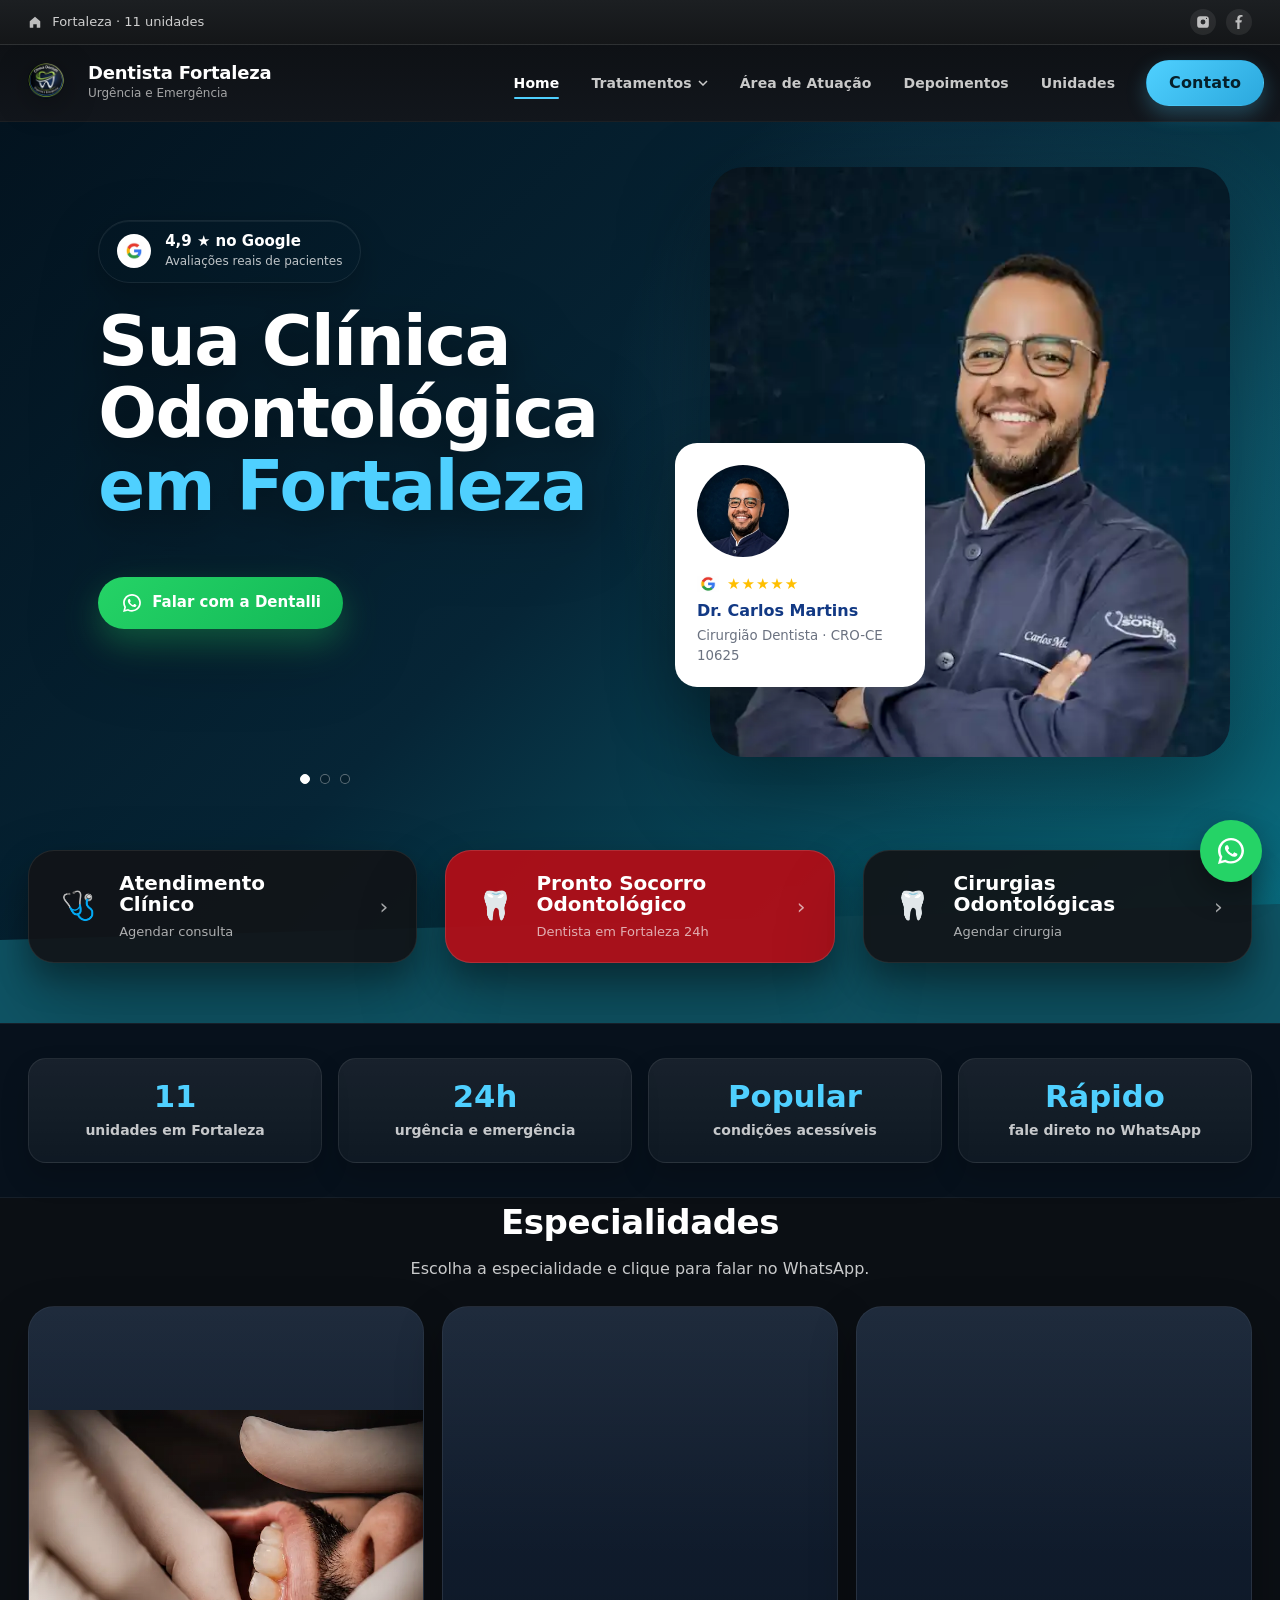
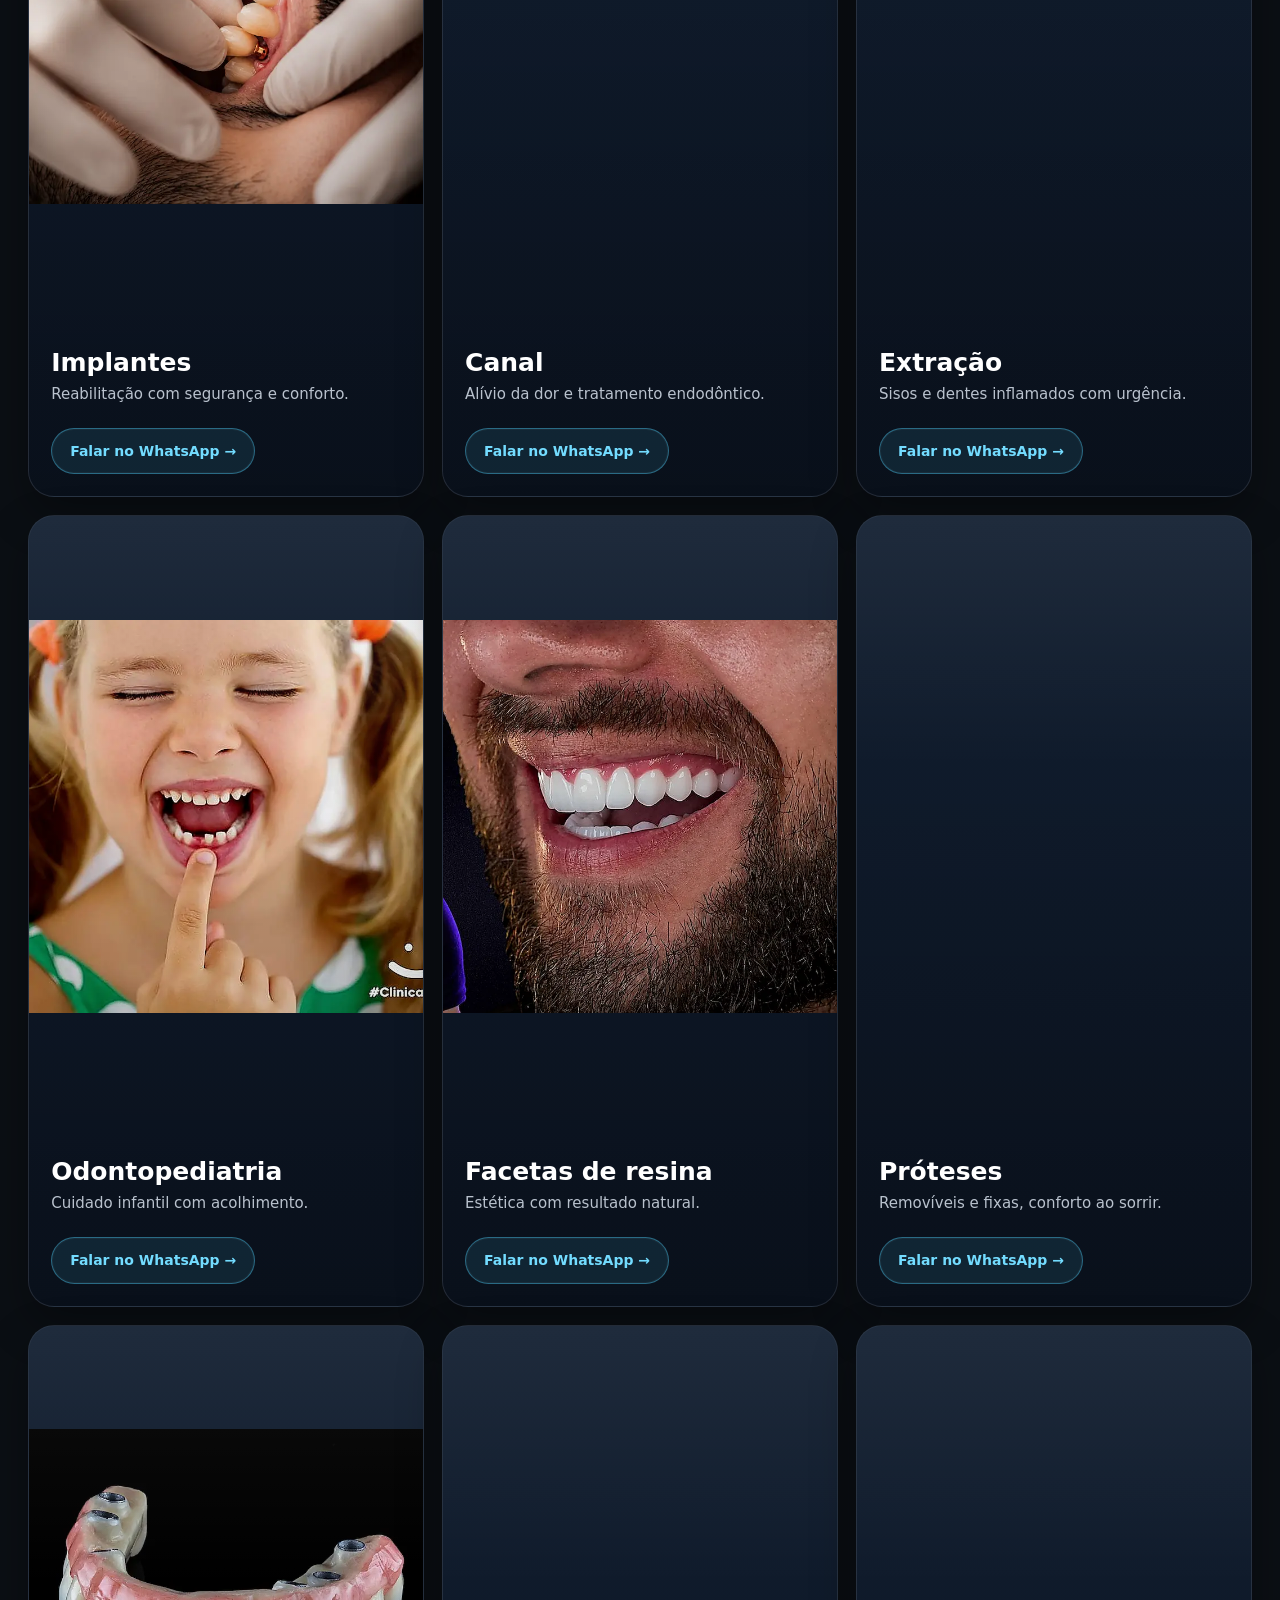
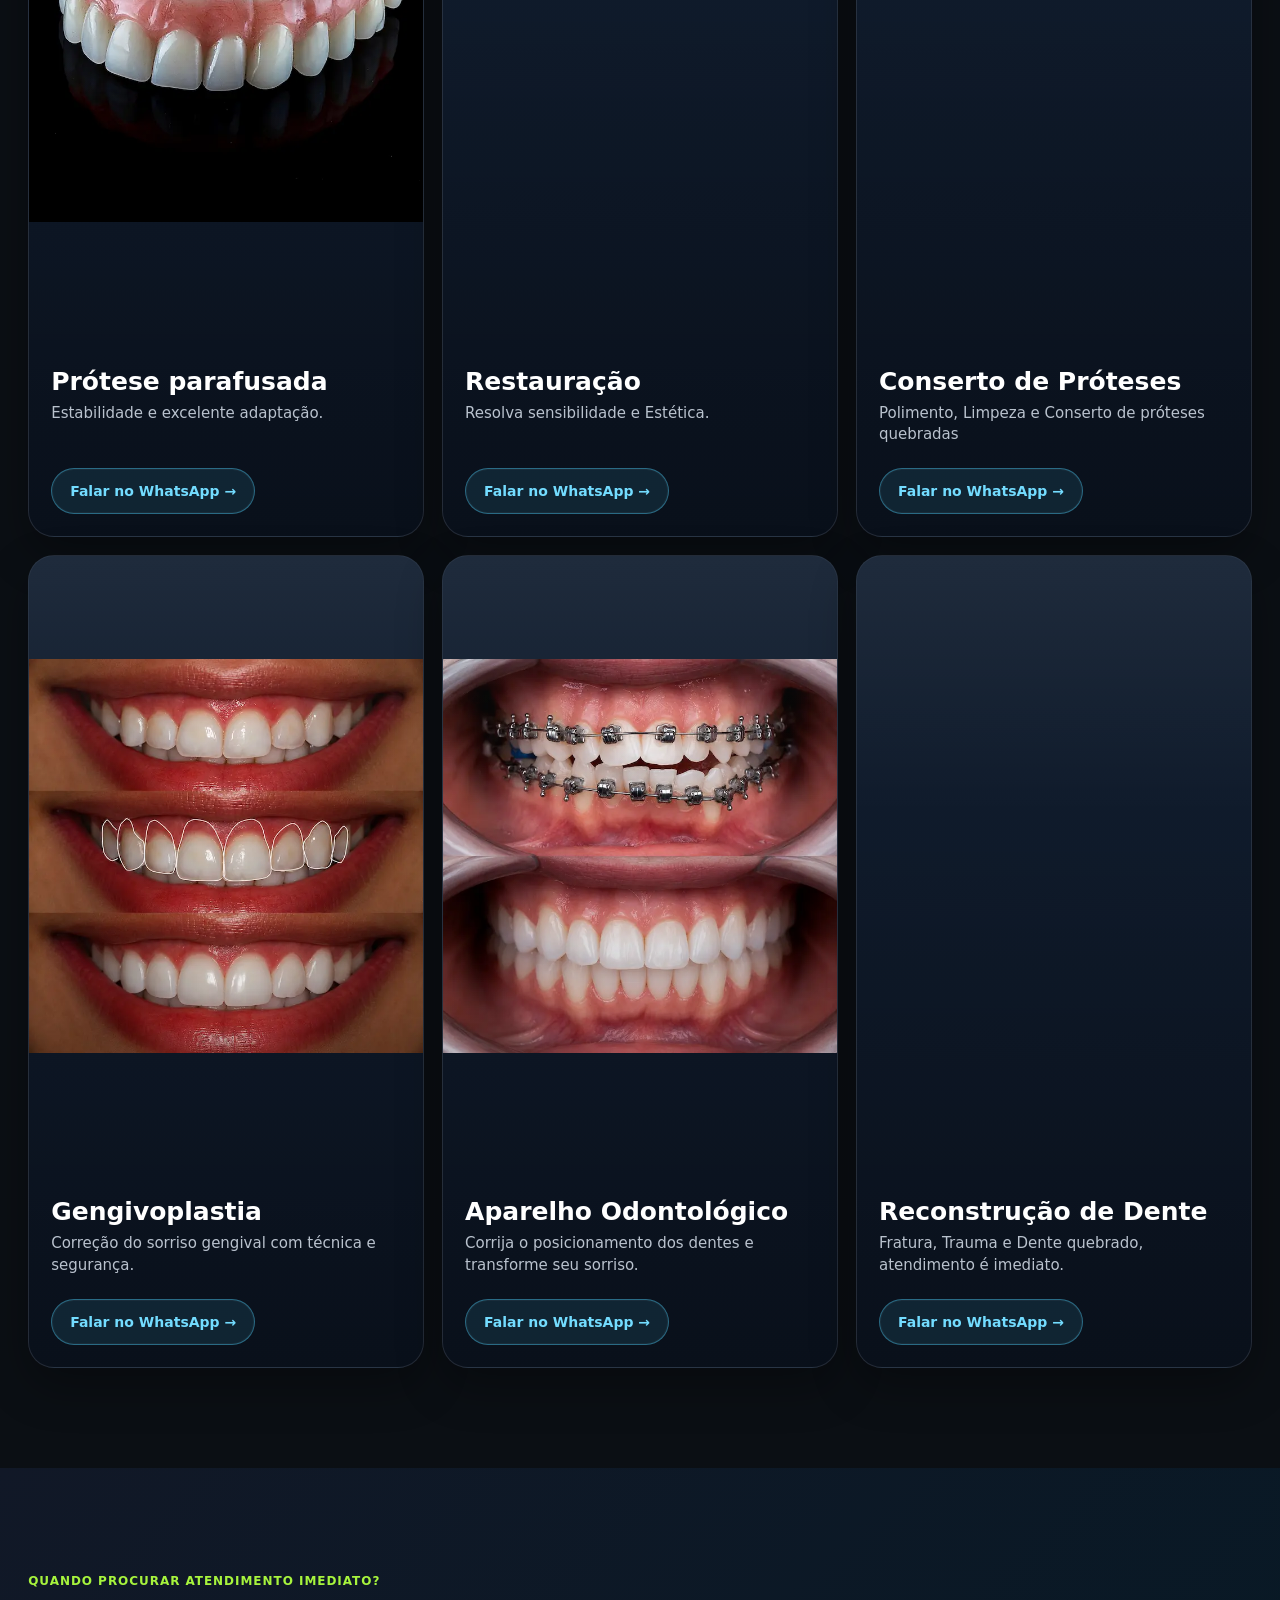
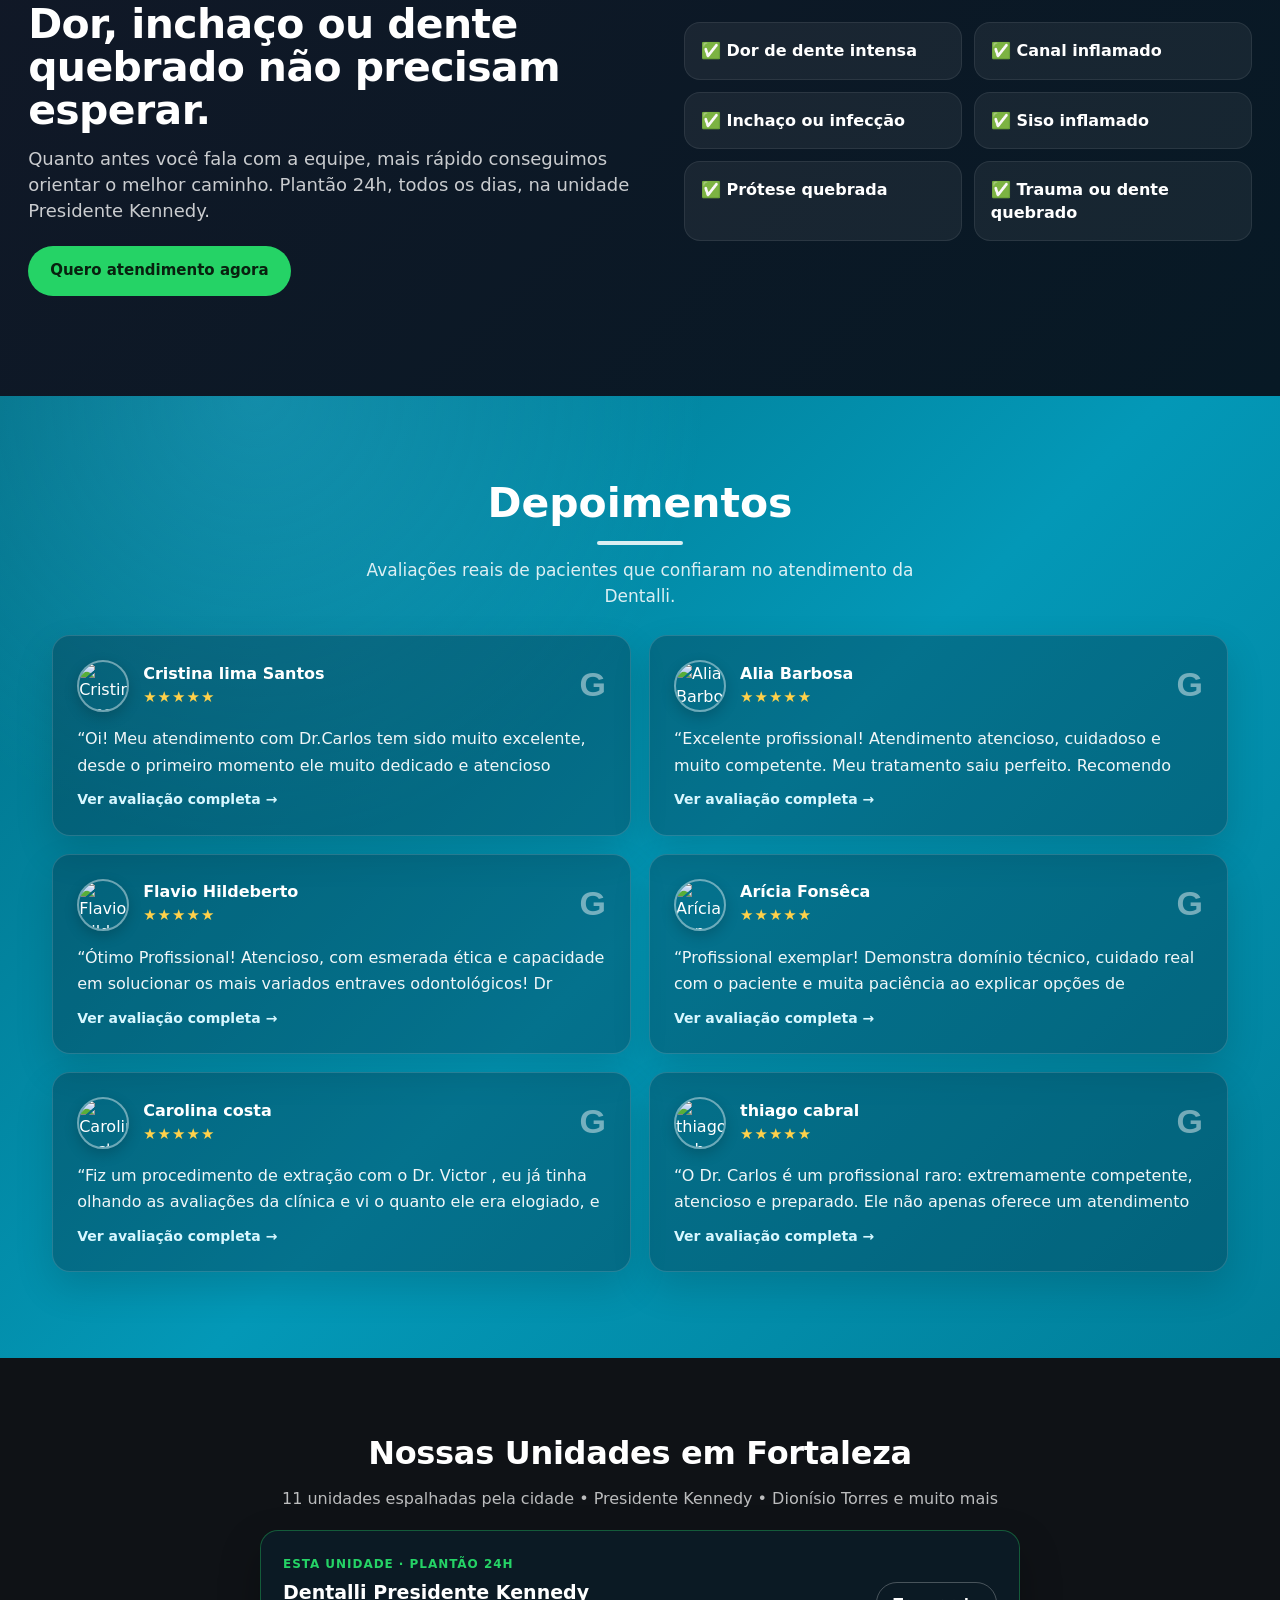
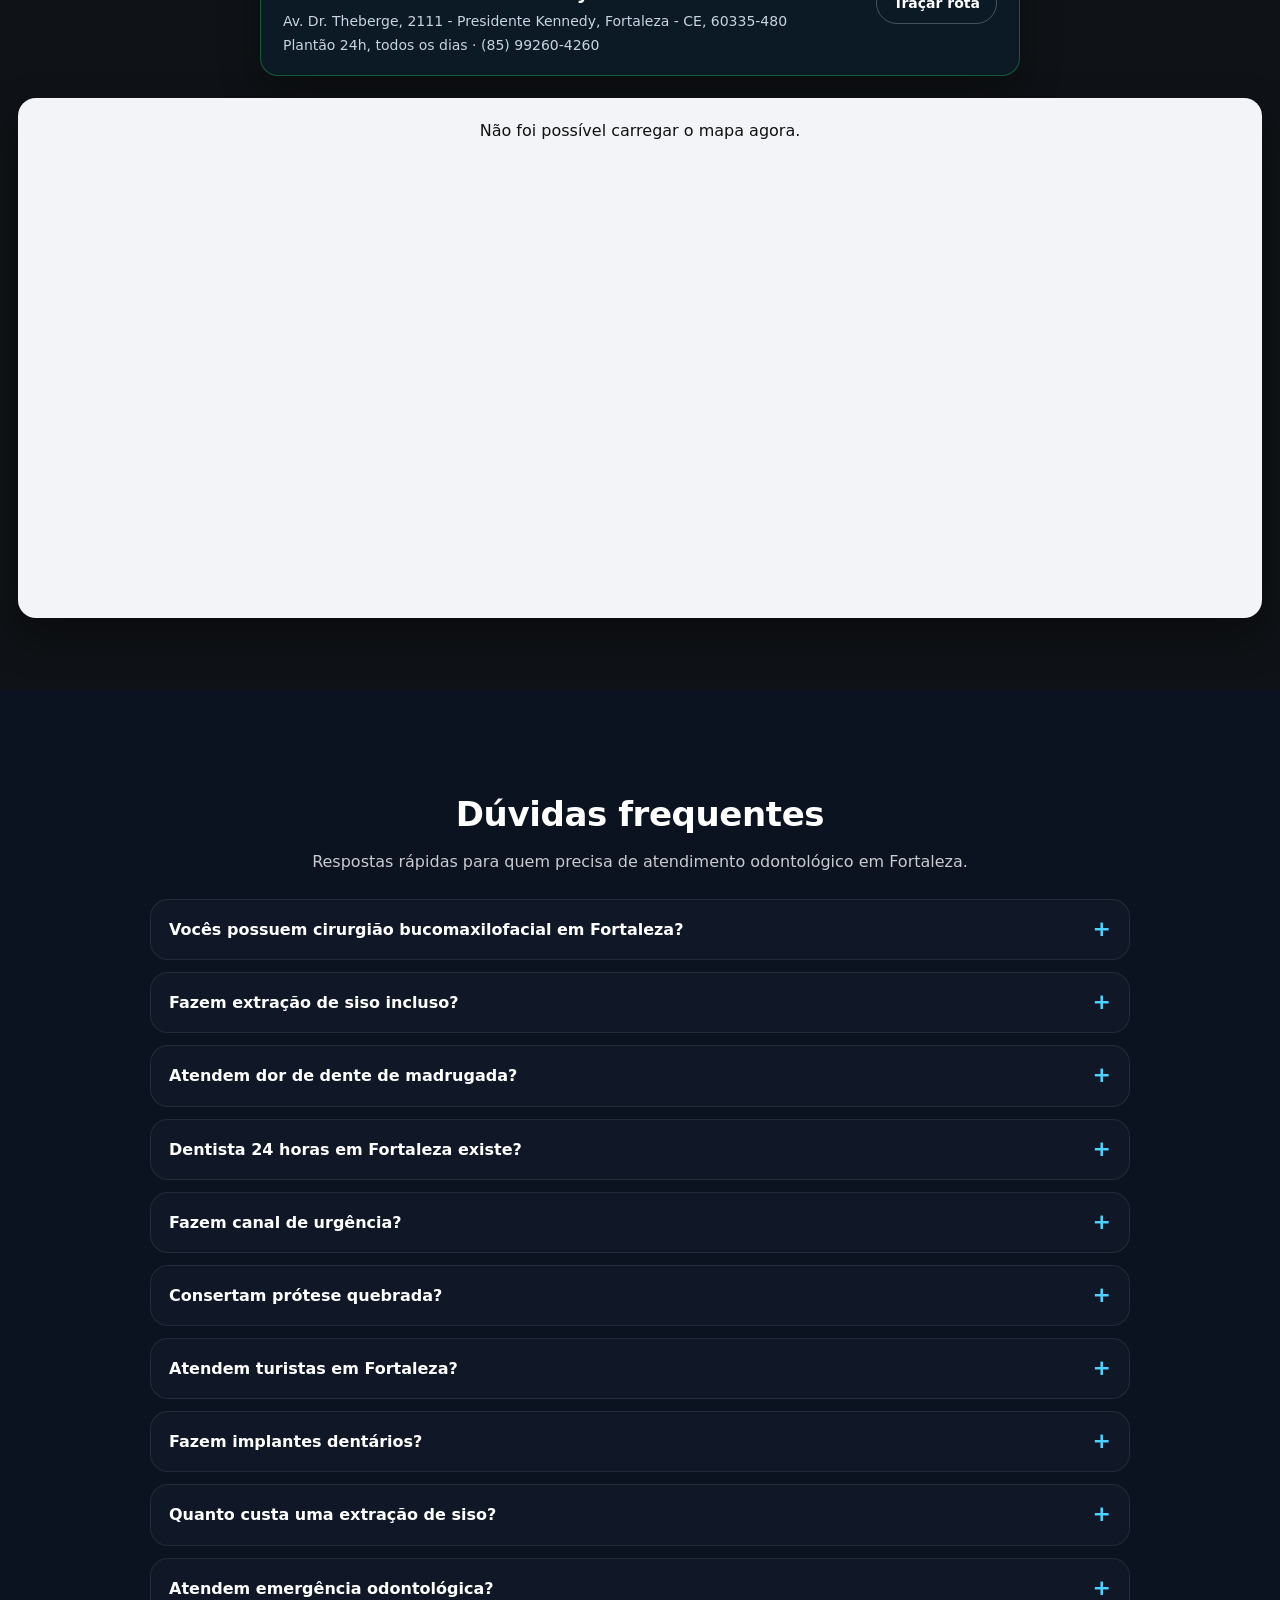
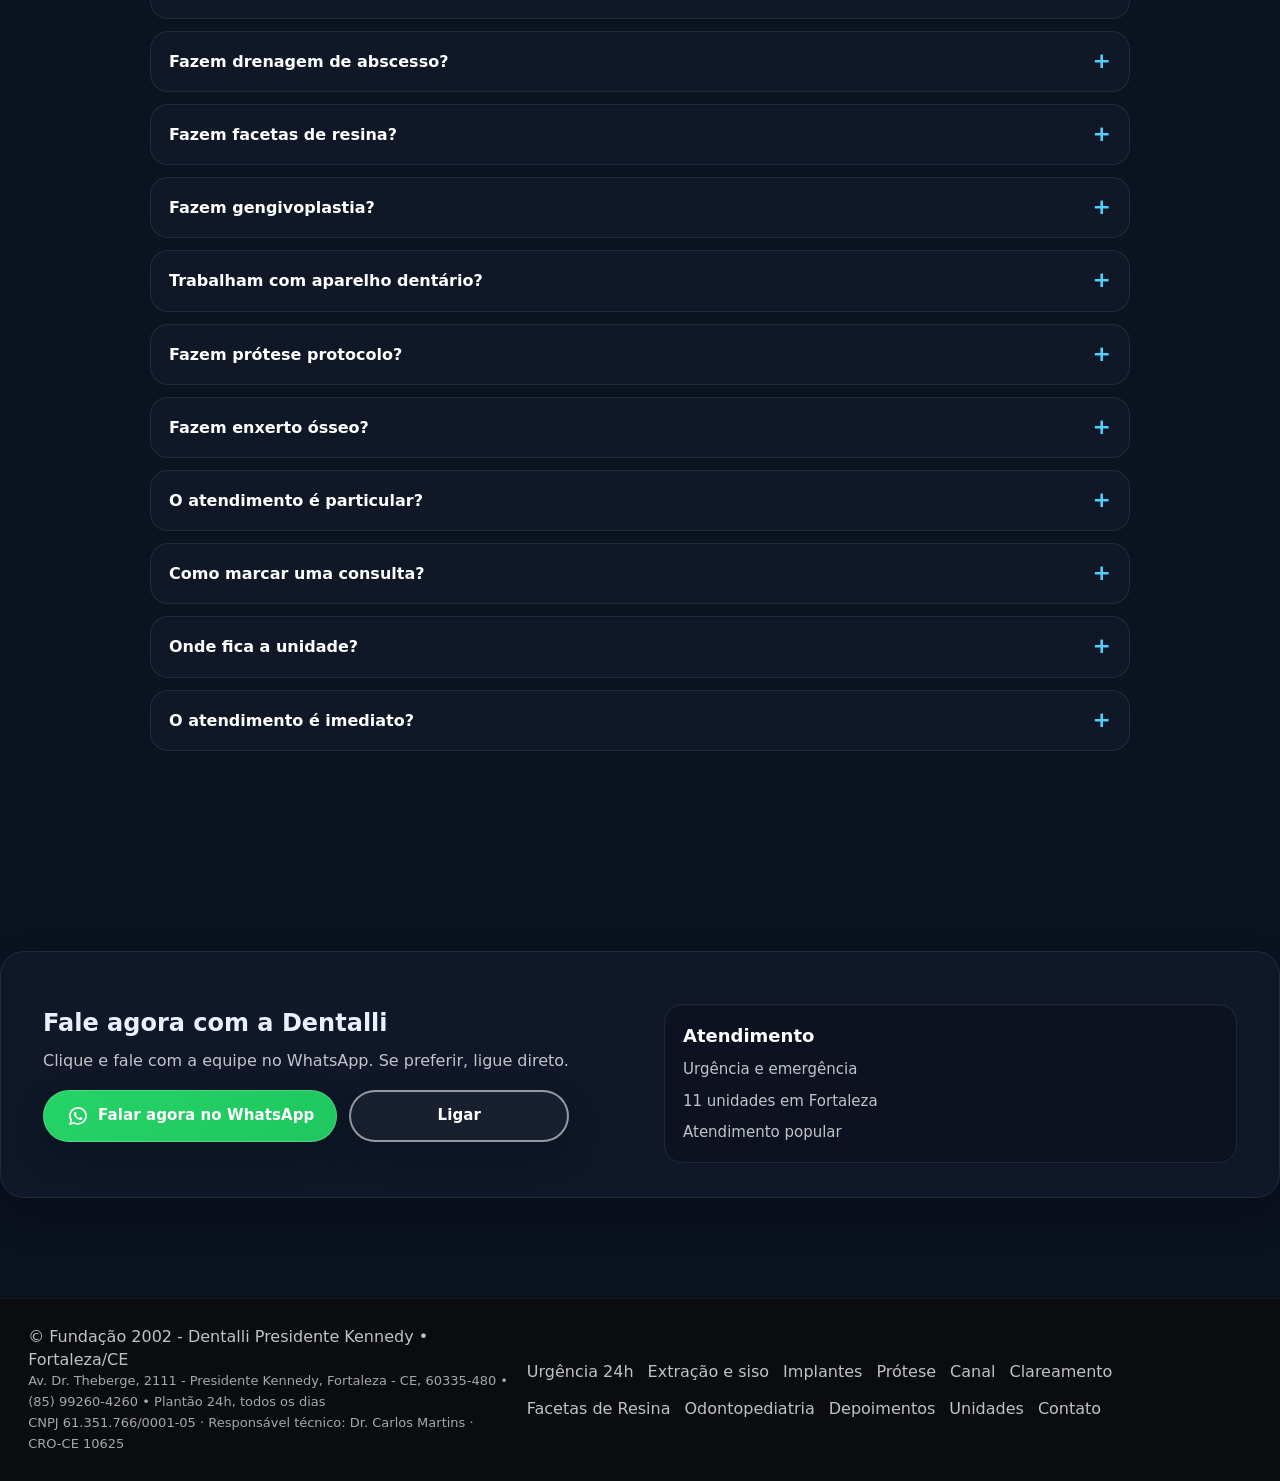
==== index.html @ d0fbab03 "Site dentistasfortaleza.com no padrão do dentistafortaleza.net Mesmas páginas (home, urgência, extra" ====
<!doctype html>
<html lang="pt-BR">

<head>
  <!-- Google Tag Manager -->
  <script>(function(w,d,s,l,i){w[l]=w[l]||[];w[l].push({'gtm.start':
  new Date().getTime(),event:'gtm.js'});var f=d.getElementsByTagName(s)[0],
  j=d.createElement(s),dl=l!='dataLayer'?'&l='+l:'';j.async=true;j.src=
  'https://www.googletagmanager.com/gtm.js?id='+i+dl;f.parentNode.insertBefore(j,f);
  })(window,document,'script','dataLayer','GTM-T4L43JB3');</script>
  <!-- End Google Tag Manager -->
  <meta charset="utf-8" />
  <meta name="viewport" content="width=device-width,initial-scale=1" />
  <title>Dentista 24 Horas em Fortaleza | Urgência Odontológica | Dentista Fortaleza</title>
  <meta name="description"
    content="Dentista 24 horas em Fortaleza. Atendimento odontológico popular com urgência imediata, bucomaxilo, implantes, prótese fixa, implante sem corte, canal, facetas de resina, gengivoplastia, odontopediatria, extração de siso e restauração.">

  <!-- SEO TÉCNICO -->
  <link rel="canonical" href="https://dentistasfortaleza.com/" />
  <meta name="robots" content="index, follow, max-image-preview:large" />
  <meta name="author" content="Dentista Fortaleza" />
  <meta name="theme-color" content="#0b1220" />

  <!-- OPEN GRAPH / WHATSAPP -->
  <meta property="og:type" content="website" />
  <meta property="og:locale" content="pt_BR" />
  <meta property="og:site_name" content="Dentista Fortaleza" />
  <meta property="og:title" content="Dentista 24 Horas em Fortaleza | Urgência Odontológica | Dentalli" />
  <meta property="og:description"
    content="Atendimento odontológico popular em Fortaleza. Urgência 24h, dor de dente, canal, siso, implantes, próteses, bucomaxilo, odontopediatria, facetas, gengivoplastia e restauração." />
  <meta property="og:url" content="https://dentistasfortaleza.com/" />
  <meta property="og:image" content="https://dentistasfortaleza.com/assets/img/dentista.webp" />

  <!-- TWITTER / X -->
  <meta name="twitter:card" content="summary_large_image" />
  <meta name="twitter:title" content="Dentista 24 Horas em Fortaleza | Dentista Fortaleza" />
  <meta name="twitter:description"
    content="Urgência odontológica, atendimento popular, bucomaxilo, implantes, próteses, canal, siso, facetas e odontopediatria em Fortaleza." />
  <meta name="twitter:image" content="https://dentistasfortaleza.com/assets/img/dentista.webp" />

  <!-- PERFORMANCE -->
  <link rel="stylesheet" href="./css/style.min.css" />
  <link rel="stylesheet" href="./css/unidade.css" />

 <script type="application/ld+json">
{
  "@context": "https://schema.org",
  "@graph": [
    {
      "@type": [
        "Dentist",
        "LocalBusiness",
        "MedicalBusiness"
      ],
      "@id": "https://dentistasfortaleza.com/#dentalli",
      "name": "Dentalli Presidente Kennedy",
      "url": "https://dentistasfortaleza.com/",
      "logo": "https://dentistasfortaleza.com/assets/img/logo-dentalli.webp",
      "image": "https://dentistasfortaleza.com/assets/img/dentista.webp",
      "telephone": "+55 85 99260-4260",
      "priceRange": "R$",
      "areaServed": {
        "@type": "City",
        "name": "Fortaleza"
      },
      "address": {
        "@type": "PostalAddress",
        "streetAddress": "Av. Dr. Theberge, 2111",
        "addressLocality": "Fortaleza",
        "addressRegion": "CE",
        "postalCode": "60335-480",
        "addressCountry": "BR"
      },
      "contactPoint": {
        "@type": "ContactPoint",
        "telephone": "+55 85 99260-4260",
        "contactType": "customer service",
        "availableLanguage": "pt-BR"
      },
      "geo": {
        "@type": "GeoCoordinates",
        "latitude": -3.72780,
        "longitude": -38.57060
      },
      "openingHoursSpecification": [
        {
          "@type": "OpeningHoursSpecification",
          "dayOfWeek": [
            "Monday",
            "Tuesday",
            "Wednesday",
            "Thursday",
            "Friday",
            "Saturday",
            "Sunday"
          ],
          "opens": "00:00",
          "closes": "23:59"
        }
      ],
      "medicalSpecialty": [
        "Odontologia",
        "Bucomaxilofacial",
        "Implantodontia",
        "Endodontia",
        "Odontopediatria",
        "Prótese Dentária",
        "Dentística"
      ],
      "knowsAbout": [
        "dentista 24 horas em Fortaleza",
        "urgência odontológica em Fortaleza",
        "atendimento odontológico popular",
        "bucomaxilo em Fortaleza",
        "implantes dentários",
        "implante sem corte",
        "prótese fixa",
        "prótese flex",
        "tratamento de canal",
        "dor de dente",
        "dente quebrado",
        "extração de siso",
        "siso incluso",
        "restauração dentária",
        "facetas de resina",
        "gengivoplastia",
        "odontopediatria"
      ],
      "sameAs": [
        "https://www.instagram.com/drcarlosgmartins/",
        "https://www.facebook.com/p/Clinica-Dentalli-Iguatemi-100095034321883/"
      ]
    },
    {
      "@type": "WebSite",
      "@id": "https://dentistasfortaleza.com/#website",
      "url": "https://dentistasfortaleza.com/",
      "name": "Dentista Fortaleza",
      "publisher": {
        "@id": "https://dentistasfortaleza.com/#dentalli"
      },
      "inLanguage": "pt-BR"
    },
    {
      "@type": "WebPage",
      "@id": "https://dentistasfortaleza.com/#webpage",
      "url": "https://dentistasfortaleza.com/",
      "name": "Dentista 24 Horas em Fortaleza | Urgência Odontológica | Dentalli",
      "description": "Dentista 24 horas em Fortaleza. Atendimento odontológico de urgência para dor de dente, canal inflamado, siso, próteses quebradas, implantes, bucomaxilofacial e emergências odontológicas.",
      "isPartOf": {
        "@id": "https://dentistasfortaleza.com/#website"
      },
      "about": {
        "@id": "https://dentistasfortaleza.com/#dentalli"
      },
      "publisher": {
        "@id": "https://dentistasfortaleza.com/#dentalli"
      },
      "inLanguage": "pt-BR"
    }
  ]
}
</script>

</head>

<body>
  <!-- Google Tag Manager (noscript) -->
  <noscript><iframe src="https://www.googletagmanager.com/ns.html?id=GTM-T4L43JB3"
  height="0" width="0" style="display:none;visibility:hidden"></iframe></noscript>
  <!-- End Google Tag Manager (noscript) -->

  <!-- ===== TOP BAR (estilo DOMO) ===== -->
  <div class="topbar">
    <div class="container container--xl topbar__inner">

      <!-- LEFT -->
      <div class="topbar__left">
        <svg viewBox="0 0 24 24" class="ico">
          <path d="M3 10.5 12 3l9 7.5V21a1 1 0 0 1-1 1h-5v-6H9v6H4a1 1 0 0 1-1-1z" />
        </svg>
        <span>Fortaleza · 11 unidades</span>
      </div>

      <!-- CENTER -->
      <div class="topbar__center">

        <!-- BALÕES DE DIFERENCIAIS -->
        <div class="topbar__badges">
          <a href="./urgencia/">🚨 Precisa de urgência?</a>
          <span>💰 Preço popular</span>
          <span>📍 Fortaleza/CE</span>
        </div>

      </div>


      <!-- RIGHT -->
      <div class="topbar__right">
        <div class="topbar__social">
          <!-- Instagram -->
          <a href="https://www.instagram.com/drcarlosgmartins/" aria-label="Instagram">
            <svg viewBox="0 0 24 24" class="ico">
              <path
                d="M7 2h10a5 5 0 0 1 5 5v10a5 5 0 0 1-5 5H7a5 5 0 0 1-5-5V7a5 5 0 0 1 5-5zm5 5.8A4.2 4.2 0 1 0 16.2 12 4.2 4.2 0 0 0 12 7.8zm6-.9a1 1 0 1 0-1-1 1 1 0 0 0 1 1z" />
            </svg>
          </a>

          <!-- Facebook -->
          <a href="https://www.facebook.com/p/Clinica-Dentalli-Iguatemi-100095034321883/" aria-label="Facebook">
            <svg viewBox="0 0 24 24" class="ico">
              <path d="M15 3h3V0h-3a6 6 0 0 0-6 6v3H6v4h3v11h4V13h3l1-4h-4V6a1 1 0 0 1 1-1z" />
            </svg>
          </a>

        </div>
      </div>

    </div>
  </div>


  <!-- ===== HEADER ===== -->
  <header class="header">
    <div class="container container--xl header__inner">

      <!-- LOGO / MARCA -->
      <a class="brand" href="#home">
        <img class="brand__logo" src="./assets/img/logo-dentalli.webp" alt="Dentista Fortaleza" width="180" height="80"
          fetchpriority="high" />
        <div class="brand__text">
          <div class="brand__name">Dentista Fortaleza</div>
          <div class="brand__sub">Urgência e Emergência</div>
        </div>
      </a>

      <!-- MENU DESKTOP -->
      <nav class="nav" aria-label="Menu principal">

        <a href="#home" class="nav__link is-active">
          Home
        </a>

        <!-- NOVO: Tratamentos -->
        <div class="nav__dropdown">

          <button class="nav__link nav__dropdown-btn">
            Tratamentos
            <svg width="10" height="6" viewBox="0 0 10 6">
              <path d="M1 1L5 5L9 1" />
            </svg>
          </button>

          <div class="nav__submenu">

            <a href="./urgencia/">
              Urgência 24h
            </a>

            <a href="./implantes/">
              Implantes Dentários
            </a>

            <a href="./protese/">
              Prótese Dentária
            </a>

            <a href="./canal/">
              Tratamento de Canal
            </a>

            <a href="./extracao/">
              Extração e Siso
            </a>

            <a href="./clareamento/">
              Clareamento
            </a>

            <a href="./facetas/">
              Facetas de Resina
            </a>

            <a href="./pediatria/">
              Odontopediatria
            </a>

          </div>

        </div>


        <a href="#atuacao" class="nav__link">
          Área de Atuação
        </a>

        <a href="#depoimentos" class="nav__link">
          Depoimentos
        </a>

        <a href="#mapa" class="nav__link">
          Unidades
        </a>

        <a href="#contato" class="nav__btn">
          Contato
        </a>

      </nav>

      <!-- BURGER (SÓ MOBILE) -->
      <button id="menuBtn" class="burger" aria-label="Abrir menu" aria-expanded="false" aria-controls="mobileNav">
        ☰
      </button>
    </div>

    <!-- MENU MOBILE -->
    <div id="mobileNav" class="mobileNav" aria-hidden="true" inert>

      <a href="#home">Home</a>


      <!-- TRATAMENTOS MOBILE -->
      <div class="mobileNav__group">

        <button class="mobileNav__title" type="button">
          Tratamentos
          <span>⌄</span>
        </button>


        <div class="mobileNav__submenu">

          <a href="./urgencia/">
            Urgência 24h
          </a>

          <a href="./implantes/">
            Implantes Dentários
          </a>

          <a href="./protese/">
            Prótese Dentária
          </a>

          <a href="./canal/">
            Tratamento de Canal
          </a>

          <a href="./extracao/">
            Extração e Siso
          </a>

          <a href="./clareamento/">
            Clareamento Dental
          </a>

          <a href="./facetas/">
            Facetas de Resina
          </a>

          <a href="./pediatria/">
            Odontopediatria
          </a>

        </div>

      </div>


      <a href="#atuacao">
        Área de Atuação
      </a>

      <a href="#depoimentos">
        Depoimentos
      </a>

      <a href="#mapa">
        Unidades
      </a>

      <a href="#contato">
        Contato
      </a>


      <a class="mobileNav__cta" data-whatsapp data-wa-context="wppMenuMobileHome" href="#">
        WhatsApp imediato
      </a>

    </div>

    <div id="menuOverlay" class="menuOverlay"></div>

  </header>


  <!-- ===== HERO / SLIDER ===== -->
  <main id="home">
    <section class="hero heroSplitDesktop">

      <div class="heroSplitWrap">
        <div class="heroSplitLeft">

          <div class="hero__slider" data-slider="hero">

            <!-- Slide 1 -->
            <article class="slide is-active">
              <div class="container container--xl slide__inner">
                <div class="slide__content">
                  <div class="googleBadge">
                    <img src="./assets/img/google-logo.webp" alt="Google Avaliações" width="32" height="32">
                    <div>
                      <strong>4,9 ★ no Google</strong>
                      <span>Avaliações reais de pacientes</span>
                    </div>
                  </div>
                  <h1 class="slide__title">
                    Sua Clínica Odontológica<br><span>em Fortaleza</span>
                  </h1>
                  <div class="slide__actions">
                      
                    <a href="#" class="btn btn--wa btn--heroWa" data-whatsapp data-wa-context="wppHeroHome">
                      <span class="waIcon">
                        <svg viewBox="0 0 32 32" aria-hidden="true">
                          <path fill="currentColor"
                            d="M16 3C8.82 3 3 8.73 3 15.8c0 2.25.6 4.45 1.74 6.38L3 29l7.02-1.82A13.1 13.1 0 0 0 16 28.6c7.18 0 13-5.73 13-12.8C29 8.73 23.18 3 16 3Zm0 23.3c-1.83 0-3.63-.48-5.2-1.39l-.37-.21-4.16 1.08 1.1-4.02-.24-.39a10.6 10.6 0 0 1-1.6-5.57c0-5.8 4.72-10.52 10.47-10.52 5.78 0 10.48 4.72 10.48 10.52S21.78 26.3 16 26.3Zm5.75-7.86c-.31-.16-1.82-.9-2.1-1-.28-.1-.48-.16-.68.16-.2.31-.79 1-.97 1.2-.18.2-.36.23-.67.08-.31-.16-1.3-.48-2.48-1.53-.92-.82-1.54-1.84-1.72-2.15-.18-.31-.02-.48.14-.63.14-.14.31-.36.46-.54.15-.18.2-.31.31-.52.1-.21.05-.39-.03-.55-.08-.16-.68-1.64-.93-2.25-.25-.6-.5-.52-.68-.53h-.58c-.2 0-.52.08-.8.39-.28.31-1.07 1.05-1.07 2.57s1.1 2.98 1.25 3.19c.15.21 2.15 3.3 5.22 4.62.73.32 1.3.5 1.74.64.74.23 1.41.2 1.94.12.59-.09 1.82-.74 2.08-1.46.26-.72.26-1.34.18-1.46-.08-.12-.28-.2-.59-.36Z" />
                        </svg>
                      </span>
                      <span><b>Falar com a Dentalli</b><small>Agende sua consulta agora</small></span>
                    </a>

                  </div>
                </div>
              </div>
            </article>

            <!-- Slide 2 -->
            <article class="slide">
              <div class="container container--xl slide__inner">
                <div class="slide__content">
                  <div class="googleBadge">
                    <img src="./assets/img/google-logo.webp" alt="Google Avaliações" width="32" height="32">
                    <div>
                      <strong>4,9 ★ no Google</strong>
                      <span>Avaliações reais de pacientes</span>
                    </div>
                  </div>
                  <h2 class="slide__title">
                    Facetas, Clareamento,<br><span>Restauração e Dente Quebrado</span>
                  </h2>
                  <div class="slide__actions">
                    <a href="#" class="btn btn--wa btn--heroWa" data-whatsapp data-wa-context="wppEspecialidadeFacetasHome">
                      <span class="waIcon">
                        <svg viewBox="0 0 32 32" aria-hidden="true">
                          <path fill="currentColor"
                            d="M16 3C8.82 3 3 8.73 3 15.8c0 2.25.6 4.45 1.74 6.38L3 29l7.02-1.82A13.1 13.1 0 0 0 16 28.6c7.18 0 13-5.73 13-12.8C29 8.73 23.18 3 16 3Zm0 23.3c-1.83 0-3.63-.48-5.2-1.39l-.37-.21-4.16 1.08 1.1-4.02-.24-.39a10.6 10.6 0 0 1-1.6-5.57c0-5.8 4.72-10.52 10.47-10.52 5.78 0 10.48 4.72 10.48 10.52S21.78 26.3 16 26.3Zm5.75-7.86c-.31-.16-1.82-.9-2.1-1-.28-.1-.48-.16-.68.16-.2.31-.79 1-.97 1.2-.18.2-.36.23-.67.08-.31-.16-1.3-.48-2.48-1.53-.92-.82-1.54-1.84-1.72-2.15-.18-.31-.02-.48.14-.63.14-.14.31-.36.46-.54.15-.18.2-.31.31-.52.1-.21.05-.39-.03-.55-.08-.16-.68-1.64-.93-2.25-.25-.6-.5-.52-.68-.53h-.58c-.2 0-.52.08-.8.39-.28.31-1.07 1.05-1.07 2.57s1.1 2.98 1.25 3.19c.15.21 2.15 3.3 5.22 4.62.73.32 1.3.5 1.74.64.74.23 1.41.2 1.94.12.59-.09 1.82-.74 2.08-1.46.26-.72.26-1.34.18-1.46-.08-.12-.28-.2-.59-.36Z" />
                        </svg>
                      </span>
                      <span><b>Falar com a Dentalli</b><small>Fale sobre o seu sorriso</small></span>
                    </a>
                  </div>
                </div>
              </div>
            </article>

            <!-- Slide 3 -->
            <article class="slide">
              <div class="container container--xl slide__inner">
                <div class="slide__content">
                  <div class="googleBadge">
                    <img src="./assets/img/google-logo.webp" alt="Google Avaliações" width="32" height="32">
                    <div>
                      <strong>4,9 ★ no Google</strong>
                      <span>Avaliações reais de pacientes</span>
                    </div>
                  </div>
                  <h2 class="slide__title">
                    Implantes, Próteses,<br><span>Facetas e Canal</span>
                  </h2>
                  <div class="slide__actions">
                    <a href="#" class="btn btn--wa btn--heroWa" data-whatsapp data-wa-context="wppEspecialidadeImplanteHome">
                      <span class="waIcon">
                        <svg viewBox="0 0 32 32" aria-hidden="true">
                          <path fill="currentColor"
                            d="M16 3C8.82 3 3 8.73 3 15.8c0 2.25.6 4.45 1.74 6.38L3 29l7.02-1.82A13.1 13.1 0 0 0 16 28.6c7.18 0 13-5.73 13-12.8C29 8.73 23.18 3 16 3Zm0 23.3c-1.83 0-3.63-.48-5.2-1.39l-.37-.21-4.16 1.08 1.1-4.02-.24-.39a10.6 10.6 0 0 1-1.6-5.57c0-5.8 4.72-10.52 10.47-10.52 5.78 0 10.48 4.72 10.48 10.52S21.78 26.3 16 26.3Zm5.75-7.86c-.31-.16-1.82-.9-2.1-1-.28-.1-.48-.16-.68.16-.2.31-.79 1-.97 1.2-.18.2-.36.23-.67.08-.31-.16-1.3-.48-2.48-1.53-.92-.82-1.54-1.84-1.72-2.15-.18-.31-.02-.48.14-.63.14-.14.31-.36.46-.54.15-.18.2-.31.31-.52.1-.21.05-.39-.03-.55-.08-.16-.68-1.64-.93-2.25-.25-.6-.5-.52-.68-.53h-.58c-.2 0-.52.08-.8.39-.28.31-1.07 1.05-1.07 2.57s1.1 2.98 1.25 3.19c.15.21 2.15 3.3 5.22 4.62.73.32 1.3.5 1.74.64.74.23 1.41.2 1.94.12.59-.09 1.82-.74 2.08-1.46.26-.72.26-1.34.18-1.46-.08-.12-.28-.2-.59-.36Z" />
                        </svg>
                      </span>
                      <span><b>Falar com a Dentalli</b><small>Agende sua avaliação</small></span>
                    </a>
                  </div>
                </div>
              </div>
            </article>

            <button class="slideNav slideNav--prev" aria-label="Anterior">‹</button>
            <button class="slideNav slideNav--next" aria-label="Próximo">›</button>

            <div class="dots" aria-label="Navegação do carrossel">
              <button class="dot is-active" aria-label="Slide 1"></button>
              <button class="dot" aria-label="Slide 2"></button>
              <button class="dot" aria-label="Slide 3"></button>
            </div>
          </div>

        </div>

        <div class="heroDoctorBox">
          <img src="./assets/img/dentista.webp" alt="Dr. Carlos Martins, dentista da Dentalli Presidente Kennedy em Fortaleza" width="520" height="590"
            fetchpriority="high" decoding="async">

          <div class="doctorMiniCard">
            <img src="./assets/img/dentista-rosto.webp" alt="Dr. Carlos Martins" width="112" height="112" loading="lazy"
              decoding="async">
            <div class="doctorRate">
              <img src="./assets/img/google-logo.webp" alt="Google" width="22" height="22" loading="lazy"
                decoding="async">
              <span>★★★★★</span>
            </div>
            <span>Dr. Carlos Martins</span>
            <small>Cirurgião Dentista · CRO-CE 10625</small>
          </div>
        </div>
      </div>

      <!-- Cards invadindo (igual DOMO) -->
      <div class="container container--xl">
        <div class="floatingCards">
          <div class="fCardWrap">
            <a class="fCard" data-whatsapp data-wa-context="wppCardAtendimentoHome" href="#">
              <div class="fCard__icon">🩺</div>
              <div class="fCard__text">
                <strong>Atendimento<br>Clínico</strong>
                <span>Agendar consulta</span>
              </div>
              <div class="fCard__arrow">›</div>
            </a>

          </div>

          <a class="fCard fCard--red" href="./urgencia/">
            <div class="fCard__icon">🦷</div>
            <div class="fCard__text">
              <strong>Pronto Socorro<br>Odontológico</strong>
              <span>Dentista em Fortaleza 24h</span>
            </div>
            <div class="fCard__arrow">›</div>
          </a>

          <a class="fCard" data-whatsapp data-wa-context="wppCardCirurgiasHome" href="#">
            <div class="fCard__icon">🦷</div>
            <div class="fCard__text">
              <strong>Cirurgias<br>Odontológicas</strong>
              <span>Agendar cirurgia</span>
            </div>
            <div class="fCard__arrow">›</div>
          </a>
        </div>
      </div>
    </section>

    <!-- ===== PROVA SOCIAL / CONVERSÃO ===== -->
    <section class="trustStrip" aria-label="Diferenciais da Dentista Fortaleza">
      <div class="container container--xl trustStrip__grid">
        <div class="trustItem reveal"><strong>11</strong><span>unidades em Fortaleza</span></div>
        <div class="trustItem reveal"><strong>24h</strong><span>urgência e emergência</span></div>
        <div class="trustItem reveal"><strong>Popular</strong><span>condições acessíveis</span></div>
        <div class="trustItem reveal"><strong>Rápido</strong><span>fale direto no WhatsApp</span></div>
      </div>
    </section>

    <!-- ===== SOBRE ===== -->
    <!-- <section class="section" id="sobre">
      <div class="container container--xl">
        <div class="sectionHead sectionHead--center">
          <h2>Atendimento popular, rápido e humanizado</h2>
          <p>Equipe com experiência, estrutura moderna e atendimento de urgência em Fortaleza.</p>
        </div>

        <div class="grid3">
          <div class="card">
            <h3>11 unidades em Fortaleza</h3>
            <p>Sempre tem uma Dentalli perto de você, com atendimento ágil.</p>
          </div>
          <div class="card">
            <h3>Urgência e emergência</h3>
            <p>Dor intensa, inchaço, canal e extrações com prioridade.</p>
          </div>
          <div class="card">
            <h3>Preço popular</h3>
            <p>Tratamentos acessíveis sem abrir mão de segurança.</p>
          </div>
        </div>
      </div>
    </section> -->

    <!-- ===== ÁREA DE ATUAÇÃO ===== -->
    <section class="section section--continuo" id="atuacao">
      <div class="container container--xl">
        <div class="sectionHead sectionHead--center">
          <h2>Especialidades</h2>
          <p>Escolha a especialidade e clique para falar no WhatsApp.</p>
        </div>

        <div class="actGrid">
          <a class="actCard" data-whatsapp data-wa-context="wppEspecialidadeImplanteHome" href="#">
            <img class="actCard__image" loading="lazy" decoding="async" src="./assets/img/implante.webp"
              alt="Implantes dentários em Fortaleza">
            <h3>Implantes</h3>
            <p>Reabilitação com segurança e conforto.</p>
            <span class="actBtn">Falar no WhatsApp →</span>
          </a>

          <a class="actCard" data-whatsapp data-wa-context="wppEspecialidadeCanalHome" href="#">
            <img class="actCard__image" loading="lazy" decoding="async" src="./assets/img/canal.webp"
              alt="Tratamento de canal em Fortaleza">
            <h3>Canal</h3>
            <p>Alívio da dor e tratamento endodôntico.</p>
            <span class="actBtn">Falar no WhatsApp →</span>
          </a>

          <a class="actCard" data-whatsapp data-wa-context="wppEspecialidadeExtracaoHome" href="#">
            <img class="actCard__image" loading="lazy" decoding="async" src="./assets/img/extracao.webp"
              alt="Extração de dente em Fortaleza">
            <h3>Extração</h3>
            <p>Sisos e dentes inflamados com urgência.</p>
            <span class="actBtn">Falar no WhatsApp →</span>
          </a>

          <a class="actCard" data-whatsapp data-wa-context="wppEspecialidadePediatriaHome" href="#">
            <img class="actCard__image" loading="lazy" decoding="async" src="./assets/img/odontopediatria.webp"
              alt="Odontopediatria em Fortaleza">
            <h3>Odontopediatria</h3>
            <p>Cuidado infantil com acolhimento.</p>
            <span class="actBtn">Falar no WhatsApp →</span>
          </a>

          <a class="actCard" data-whatsapp data-wa-context="wppEspecialidadeFacetasHome" href="#">
            <img class="actCard__image" loading="lazy" decoding="async" src="./assets/img/facetas.webp"
              alt="Facetas de resina em Fortaleza">
            <h3>Facetas de resina</h3>
            <p>Estética com resultado natural.</p>
            <span class="actBtn">Falar no WhatsApp →</span>
          </a>

          <a class="actCard" data-whatsapp data-wa-context="wppEspecialidadeProteseHome" href="#">
            <img class="actCard__image" loading="lazy" decoding="async" src="./assets/img/protese.webp"
              alt="Próteses dentárias em Fortaleza">
            <h3>Próteses</h3>
            <p>Removíveis e fixas, conforto ao sorrir.</p>
            <span class="actBtn">Falar no WhatsApp →</span>
          </a>

          <a class="actCard" data-whatsapp data-wa-context="wppEspecialidadeProteseParafusadaHome" href="#">
            <img class="actCard__image" loading="lazy" decoding="async" src="./assets/img/protese-parafusada.webp"
              alt="Prótese parafusada em Fortaleza">
            <h3>Prótese parafusada</h3>
            <p>Estabilidade e excelente adaptação.</p>
            <span class="actBtn">Falar no WhatsApp →</span>
          </a>

          <a class="actCard" data-whatsapp data-wa-context="wppEspecialidadeRestauracaoHome" href="#">
            <img class="actCard__image" loading="lazy" decoding="async" src="./assets/img/restauracao.webp"
              alt="Restauraucao e Dente quebrado Fortaleza">
            <h3>Restauração</h3>
            <p>Resolva sensibilidade e Estética.</p>
            <span class="actBtn">Falar no WhatsApp →</span>
          </a>

          <a class="actCard" data-whatsapp data-wa-context="wppEspecialidadeConsertoProteseHome" href="#">
            <img class="actCard__image" loading="lazy" decoding="async" src="./assets/img/conserto-de-protese.webp"
              alt="Conserto de protese em Fortaleza">
            <h3>Conserto de Próteses</h3>
            <p>Polimento, Limpeza e Conserto de próteses quebradas</p>
            <span class="actBtn">Falar no WhatsApp →</span>
          </a>

          <a class="actCard" data-whatsapp data-wa-context="wppEspecialidadeGengivoplastiaHome" href="#">
            <img class="actCard__image" loading="lazy" decoding="async" src="./assets/img/gengivoplastia.webp"
              alt="Gengivoplastia para correção do sorriso gengival em Fortaleza">
            <h3>Gengivoplastia</h3>
            <p>Correção do sorriso gengival com técnica e segurança.</p>
            <span class="actBtn">Falar no WhatsApp →</span>
          </a>

          <a class="actCard" data-whatsapp data-wa-context="wppEspecialidadeAparelhoHome" href="#">
            <img class="actCard__image" loading="lazy" decoding="async" src="./assets/img/aparelho.webp"
              alt="Aparelho odontológico em Fortaleza">
            <h3>Aparelho Odontológico</h3>
            <p>Corrija o posicionamento dos dentes e transforme seu sorriso.</p>
            <span class="actBtn">Falar no WhatsApp →</span>
          </a>

          <a class="actCard" data-whatsapp data-wa-context="wppEspecialidadeDenteQuebradoHome" href="#">
            <img class="actCard__image" loading="lazy" decoding="async" src="./assets/img/dentequebrado.webp"
              alt="Dente quebrado">
            <h3>Reconstrução de Dente</h3>
            <p>Fratura, Trauma e Dente quebrado, atendimento é imediato.</p>
            <span class="actBtn">Falar no WhatsApp →</span>
          </a>

        </div>
      </div>
    </section>


    <!-- ===== URGÊNCIA ===== -->
    <section class="section emergency" id="urgencia">
      <div class="container container--xl emergency__grid">
        <div class="emergency__copy reveal">
          <span class="kicker">Quando procurar atendimento imediato?</span>
          <h2>Dor, inchaço ou dente quebrado não precisam esperar.</h2>
          <p>Quanto antes você fala com a equipe, mais rápido conseguimos orientar o melhor caminho. Plantão 24h, todos
            os dias, na unidade Presidente Kennedy.</p>
          <a class="btn btn--wa btn--pulse" data-whatsapp data-wa-context="wppUrgenciaHome" href="#">Quero atendimento
            agora</a>
        </div>
        <div class="emergencyList reveal">
          <div>✅ Dor de dente intensa</div>
          <div>✅ Canal inflamado</div>
          <div>✅ Inchaço ou infecção</div>
          <div>✅ Siso inflamado</div>
          <div>✅ Prótese quebrada</div>
          <div>✅ Trauma ou dente quebrado</div>
        </div>
      </div>
    </section>


    <!-- ===== DEPOIMENTOS (formato carrossel) ===== -->
    <section class="testimonials" id="depoimentos">
      <div class="container container--xl">
        <h2 class="testimonials__title">Depoimentos</h2>
        <p class="sectionIntro">Avaliações reais de pacientes que confiaram no atendimento da Dentalli.</p>

        <div class="tSlider" data-slider="testimonials">
          <button class="tNav tNav--prev" aria-label="Anterior">‹</button>

          <div class="tTrack">
            <article class="tCard is-active">
              <div class="tTop">
                <img class="tAvatar"
                  src="https://lh3.googleusercontent.com/a-/ALV-UjUrYLFMAX7rfZqxfejk_1RDM1I8oDB8vBGdckMFTzNe0hLViq3vuQ=s45-c-rp-mo-br100"
                  alt="Cristina lima Santos" />
                <div>
                  <strong>Cristina lima Santos</strong>
                  <div class="tStars">★★★★★</div>
                </div>
                <div class="tG">G</div>
              </div>
              <p class="reviewText">
                “Oi!
                Meu atendimento com Dr.Carlos tem sido muito excelente, desde o primeiro momento ele muito dedicado e
                atencioso explicando todo procedimento a ser feito .
                Eu super indico!!!
                Parabéns Dr. Carlos por tanta dedicação com o cliente. ❤️ 👏”
              </p>
              <span class="reviewMore">
                Ver avaliação completa →
              </span>
            </article>

            <article class="tCard">
              <div class="tTop">
                <img class="tAvatar"
                  src="https://lh3.googleusercontent.com/a-/ALV-UjVT_iZoAo9lLoc3cE-1ke_A3nsG0O3HpszXy4ZhHdW8mJBMWOi02Q=s45-c-rp-mo-br100"
                  alt="Alia Barbosa" />
                <div>
                  <strong>Alia Barbosa</strong>
                  <div class="tStars">★★★★★</div>
                </div>
                <div class="tG">G</div>
              </div>
              <p class="reviewText">
                “Excelente profissional! Atendimento atencioso, cuidadoso e muito competente. Meu tratamento saiu
                perfeito. Recomendo demais o Dr. Carlos.”
              </p>
              <span class="reviewMore">
                Ver avaliação completa →
              </span>
            </article>

            <article class="tCard">
              <div class="tTop">
                <img class="tAvatar"
                  src="https://lh3.googleusercontent.com/a-/ALV-UjXGZ6lLZTmZHXr3w9FYDFYTo_3ga1Wef7Xzz7WjFpLouiNoHYQt4A=s45-c-rp-mo-br100"
                  alt="Flavio Hildeberto" />
                <div>
                  <strong>Flavio Hildeberto</strong>
                  <div class="tStars">★★★★★</div>
                </div>
                <div class="tG">G</div>
              </div>
              <p class="reviewText">
                “Ótimo Profissional! Atencioso, com esmerada ética e capacidade em solucionar os mais variados entraves
                odontológicos! Dr Carlos merece mais que cinco estrelas!”
              </p>
              <span class="reviewMore">
                Ver avaliação completa →
              </span>
            </article>

            <article class="tCard">
              <div class="tTop">
                <img class="tAvatar"
                  src="https://lh3.googleusercontent.com/a-/ALV-UjW0y5qXZOHTVKnANaeZAuCuawT4Owl4YIyetpVBoqunqcO8aMKatQ=s45-c-rp-mo-br100"
                  alt="Arícia Fonsêca" />
                <div>
                  <strong>Arícia Fonsêca</strong>
                  <div class="tStars">★★★★★</div>
                </div>
                <div class="tG">G</div>
              </div>
              <p class="reviewText">
                “Profissional exemplar! Demonstra domínio técnico, cuidado real com o paciente e muita paciência ao
                explicar opções de tratamento. O consultório é organizado, a equipe é acolhedora e o resultado do meu
                atendimento ficou perfeito. Um dos melhores dentistas que já fui.”
              </p>
              <span class="reviewMore">
                Ver avaliação completa →
              </span>
            </article>

            <article class="tCard">
              <div class="tTop">
                <img class="tAvatar"
                  src="https://lh3.googleusercontent.com/a-/ALV-UjXgGXSMoB9wEh_Vi9NCN602-RA-QXsBPJehETU8SJ-Vaxd_uQ6G3A=s45-c-rp-mo-br100"
                  alt="Carolina costa" />
                <div>
                  <strong>Carolina costa</strong>
                  <div class="tStars">★★★★★</div>
                </div>
                <div class="tG">G</div>
              </div>
              <p class="reviewText">
                “Fiz um procedimento de extração com o Dr. Victor , eu já tinha olhando as avaliações da clínica e vi o
                quanto ele era elogiado, e é uma alegria ser atendida por ele, paciente, cuidadoso , sincero e muito
                profissional, voltarei porque achei meu odontologista e indicarei muito ele,
                Parabéns a ele e a sua parceira de sala. Obrigada pelo o atendimento excepcional e acolhedor ♥️.”
              </p>
              <span class="reviewMore">
                Ver avaliação completa →
              </span>
            </article>

            <article class="tCard">
              <div class="tTop">
                <img class="tAvatar"
                  src="https://lh3.googleusercontent.com/a-/ALV-UjW43kPMEC4-wIxNvfNStsWQAMvLSWWD1EeGJQ3fleoItBcN-ngI=s45-c-rp-mo-br100"
                  alt="thiago cabral" />
                <div>
                  <strong>thiago cabral</strong>
                  <div class="tStars">★★★★★</div>
                </div>
                <div class="tG">G</div>
              </div>
              <p class="reviewText">
                “O Dr. Carlos é um profissional raro: extremamente competente, atencioso e preparado. Ele não apenas
                oferece um atendimento técnico de excelência, mas um cuidado humanizado difícil de encontrar hoje em
                dia. Precisei dele em um momento de muita dor, durante um feriado, e ele foi impecável. Resolvemos tudo
                da melhor forma, com uma agilidade e qualidade profissional muito acima da média. Sou eternamente
                grato!”
              </p>
              <span class="reviewMore">
                Ver avaliação completa →
              </span>
            </article>

          </div>

          <button class="tNav tNav--next" aria-label="Próximo">›</button>

          <div class="tDots" aria-label="Navegação depoimentos">
            <button class="tDot is-active" aria-label="Depoimento 1"></button>
            <button class="tDot" aria-label="Depoimento 2"></button>
            <button class="tDot" aria-label="Depoimento 3"></button>
          </div>
        </div>
      </div>
    </section>

    <!-- ===== BLOG ===== -->
    <!-- <section class="section section--dark" id="blog">
      <div class="container container--xl">
        <div class="sectionHead sectionHead--center">
          <h2>Blog</h2>
          <p>Dicas rápidas e conteúdos para ajudar você a cuidar do seu sorriso.</p>
        </div>


        <div class="blogGrid">
          <a class="blogCard" href="#">
            <h3>Vamos continuar falando de implantes</h3>
            <span class="blogDate">08/08/2024</span>
            <span class="blogMore">Saiba mais ›</span>
          </a>

          <a class="blogCard" href="#">
            <h3>Tratamento de Canal</h3>
            <span class="blogDate">05/08/2024</span>
            <span class="blogMore">Saiba mais ›</span>
          </a>

          <a class="blogCard" href="#">
            <h3>Vamos falar de implantes</h3>
            <span class="blogDate">05/08/2024</span>
            <span class="blogMore">Saiba mais ›</span>
          </a>

          <a class="blogCard" href="#">
            <h3>Retomar aos trabalhos</h3>
            <span class="blogDate">31/07/2024</span>
            <span class="blogMore">Saiba mais ›</span>
          </a>
        </div>
      </div>
    </section> -->

    <!-- ===== MAPA (FULL WIDTH) ===== -->
    <section class="mapWrap" id="mapa">
      <div class="mapWrap__head">
        <h2>Nossas Unidades em Fortaleza</h2>
        <p>11 unidades espalhadas pela cidade • Presidente Kennedy • Dionísio Torres e muito mais</p>
      </div>

      <!-- Destaque da unidade deste site -->
      <div class="unitCard">
        <div>
          <span class="unitCard__tag">Esta unidade · Plantão 24h</span>
          <strong>Dentalli Presidente Kennedy</strong>
          <p>Av. Dr. Theberge, 2111 - Presidente Kennedy, Fortaleza - CE, 60335-480</p>
          <p>Plantão 24h, todos os dias · <a href="tel:+5585992604260" data-tel-link>(85) 99260-4260</a></p>
        </div>
        <div class="unitCard__actions">
          <a href="https://www.google.com/maps/search/?api=1&amp;query=Av.+Dr.+Theberge,+2111+-+Presidente+Kennedy,+Fortaleza+-+CE,+60335-480"
            target="_blank" rel="noopener">Traçar rota</a>
        </div>
      </div>

      <div class="mapShell">
        <div id="map"></div>
      </div>
    </section>

    <!-- ===== FAQ ===== -->
    <section class="section faq" id="duvidas">
      <div class="container container--xl">
        <div class="sectionHead sectionHead--center reveal">
          <h2>Dúvidas frequentes</h2>
          <p>Respostas rápidas para quem precisa de atendimento odontológico em Fortaleza.</p>
        </div>
        <div class="faqGrid">
          <details class="faqItem reveal">
            <summary>Vocês possuem cirurgião bucomaxilofacial em Fortaleza?</summary>
            <p>Sim. A Dentalli conta com atendimento em bucomaxilofacial em Fortaleza para avaliação de cirurgias mais
              complexas, extração de siso, traumas, fraturas e procedimentos odontológicos que exigem maior cuidado.</p>
          </details>

          <details class="faqItem reveal">
            <summary>Fazem extração de siso incluso?</summary>
            <p>Sim. Realizamos avaliação para extração de siso incluso, semi-incluso ou impactado. O paciente passa por
              análise clínica e, quando necessário, exames de imagem para definir a melhor conduta.</p>
          </details>

          <details class="faqItem reveal">
            <summary>Atendem dor de dente de madrugada?</summary>
            <p>Sim. A Dentalli oferece atendimento odontológico de urgência para dor de dente intensa, inclusive de
              madrugada. Plantão 24h, todos os dias, na unidade Presidente Kennedy.</p>
          </details>

          <details class="faqItem reveal">
            <summary>Dentista 24 horas em Fortaleza existe?</summary>
            <p>Sim. A Dentalli trabalha com atendimento de urgência odontológica 24h em Fortaleza para casos como dor
              intensa, canal inflamado, infecção, fratura dental, siso, abscesso e prótese quebrada.</p>
          </details>

          <details class="faqItem reveal">
            <summary>Fazem canal de urgência?</summary>
            <p>Sim. Realizamos avaliação para tratamento de canal de urgência em casos de dor forte, inflamação,
              infecção ou sensibilidade intensa. O objetivo é aliviar a dor e iniciar o tratamento com segurança.</p>
          </details>

          <details class="faqItem reveal">
            <summary>Consertam prótese quebrada?</summary>
            <p>Sim. A Dentalli atende casos de prótese dentária quebrada, solta ou machucando. A equipe avalia se é
              possível fazer reparo, ajuste ou substituição da prótese.</p>
          </details>

          <details class="faqItem reveal">
            <summary>Atendem turistas em Fortaleza?</summary>
            <p>Sim. Atendemos turistas em Fortaleza que precisam de dentista de urgência, seja por dor de dente,
              fratura, restauração quebrada, canal, siso ou problema com prótese durante a viagem.</p>
          </details>

          <details class="faqItem reveal">
            <summary>Fazem implantes dentários?</summary>
            <p>Sim. A Dentalli realiza avaliação para implantes dentários em Fortaleza, incluindo planejamento, exames,
              cirurgia de implante e opções de prótese sobre implante conforme cada caso.</p>
          </details>

          <details class="faqItem reveal">
            <summary>Quanto custa uma extração de siso?</summary>
            <p>O valor da extração de siso depende da posição do dente, grau de dificuldade, necessidade de exames e
              tipo de procedimento. Para informar corretamente, é necessário passar por avaliação odontológica.</p>
          </details>

          <details class="faqItem reveal">
            <summary>Atendem emergência odontológica?</summary>
            <p>Sim. Atendemos emergência odontológica em Fortaleza para dor intensa, infecção, abscesso, fratura
              dentária, trauma, sangramento, canal inflamado, siso e prótese quebrada.</p>
          </details>

          <details class="faqItem reveal">
            <summary>Fazem drenagem de abscesso?</summary>
            <p>Sim. Casos de abscesso dentário, inchaço ou infecção devem ser avaliados com urgência. Quando indicado, o
              dentista pode realizar drenagem, medicação e tratamento da causa do problema.</p>
          </details>

          <details class="faqItem reveal">
            <summary>Fazem facetas de resina?</summary>
            <p>Sim. A Dentalli realiza avaliação para facetas de resina em Fortaleza, indicadas para melhorar cor,
              formato, tamanho e harmonia do sorriso de forma estética e personalizada.</p>
          </details>

          <details class="faqItem reveal">
            <summary>Fazem gengivoplastia?</summary>
            <p>Sim. Realizamos avaliação para gengivoplastia, procedimento estético indicado para melhorar o contorno
              gengival, reduzir excesso de gengiva aparente e deixar o sorriso mais harmônico.</p>
          </details>

          <details class="faqItem reveal">
            <summary>Trabalham com aparelho dentário?</summary>
            <p>Sim. A Dentalli oferece avaliação ortodôntica para aparelho dentário, alinhamento dos dentes, correção da
              mordida e planejamento de tratamento conforme a necessidade de cada paciente.</p>
          </details>

          <details class="faqItem reveal">
            <summary>Fazem prótese protocolo?</summary>
            <p>Sim. Realizamos avaliação para prótese protocolo sobre implantes, uma opção para quem perdeu vários
              dentes e busca mais estabilidade, conforto e segurança ao mastigar e sorrir.</p>
          </details>

          <details class="faqItem reveal">
            <summary>Fazem enxerto ósseo?</summary>
            <p>Sim. A necessidade de enxerto ósseo é avaliada em consulta, principalmente em casos de implantes
              dentários quando há pouca estrutura óssea para receber o implante com segurança.</p>
          </details>

          <details class="faqItem reveal">
            <summary>O atendimento é particular?</summary>
            <p>Sim. A Dentalli Presidente Kennedy atende exclusivamente pacientes particulares, com condições de pagamento
              facilitadas. Fale com a equipe pelo WhatsApp.</p>
          </details>

          <details class="faqItem reveal">
            <summary>Como marcar uma consulta?</summary>
            <p>Para marcar uma consulta na Dentalli Presidente Kennedy, clique em um dos botões de WhatsApp do site, conte o
              que você precisa e a equipe combina o melhor horário com você.</p>
          </details>

          <details class="faqItem reveal">
            <summary>Onde fica a unidade?</summary>
            <p>A Dentalli Presidente Kennedy fica na Av. Dr. Theberge, 2111 - Presidente Kennedy, Fortaleza - CE, 60335-480, com
              plantão 24h, todos os dias. A rede Dentalli tem 11 unidades em Fortaleza.</p>
          </details>

          <details class="faqItem reveal">
            <summary>O atendimento é imediato?</summary>
            <p>Em casos de urgência odontológica, o atendimento é feito no plantão 24h, todos os dias, na unidade Presidente
              Kennedy. Situações como dor intensa, fratura, infecção ou prótese quebrada têm prioridade.</p>
          </details>
        </div>
      </div>
    </section>

    <!-- ===== CONTATO ===== -->
    <section class="section" id="contato">
      <div class="container contactBox">
        <div>
          <h2>Fale agora com a Dentalli</h2>
          <p class="muted">Clique e fale com a equipe no WhatsApp. Se preferir, ligue direto.</p>
          <div class="contactActions">

            <a href="#" class="btn btn--wa btn--heroWa" data-whatsapp data-wa-context="wppContatoHome">
              <span class="waIcon">
                <svg viewBox="0 0 32 32" aria-hidden="true">
                  <path fill="currentColor"
                    d="M16 3C8.82 3 3 8.73 3 15.8c0 2.25.6 4.45 1.74 6.38L3 29l7.02-1.82A13.1 13.1 0 0 0 16 28.6c7.18 0 13-5.73 13-12.8C29 8.73 23.18 3 16 3Zm0 23.3c-1.83 0-3.63-.48-5.2-1.39l-.37-.21-4.16 1.08 1.1-4.02-.24-.39a10.6 10.6 0 0 1-1.6-5.57c0-5.8 4.72-10.52 10.47-10.52 5.78 0 10.48 4.72 10.48 10.52S21.78 26.3 16 26.3Zm5.75-7.86c-.31-.16-1.82-.9-2.1-1-.28-.1-.48-.16-.68.16-.2.31-.79 1-.97 1.2-.18.2-.36.23-.67.08-.31-.16-1.3-.48-2.48-1.53-.92-.82-1.54-1.84-1.72-2.15-.18-.31-.02-.48.14-.63.14-.14.31-.36.46-.54.15-.18.2-.31.31-.52.1-.21.05-.39-.03-.55-.08-.16-.68-1.64-.93-2.25-.25-.6-.5-.52-.68-.53h-.58c-.2 0-.52.08-.8.39-.28.31-1.07 1.05-1.07 2.57s1.1 2.98 1.25 3.19c.15.21 2.15 3.3 5.22 4.62.73.32 1.3.5 1.74.64.74.23 1.41.2 1.94.12.59-.09 1.82-.74 2.08-1.46.26-.72.26-1.34.18-1.46-.08-.12-.28-.2-.59-.36Z" />
                </svg>
              </span>
              <span>Falar agora no WhatsApp</span>
            </a>

            <a class="btn btn--ghost" data-tel-link>Ligar</a>
          </div>
        </div>

        <div class="miniInfo">
          <h3>Atendimento</h3>
          <div class="miniList">
            <span>Urgência e emergência</span>
            <span>11 unidades em Fortaleza</span>
            <span>Atendimento popular</span>
          </div>
        </div>
      </div>
    </section>

    <footer class="footer">
      <div class="container container--xl footer__inner">
        <div>
          © Fundação 2002 - Dentalli Presidente Kennedy • Fortaleza/CE
          <p class="footer__unit">Av. Dr. Theberge, 2111 - Presidente Kennedy, Fortaleza - CE, 60335-480 •
            <a href="tel:+5585992604260" data-tel-link>(85) 99260-4260</a> • Plantão 24h, todos os dias<br>
            CNPJ 61.351.766/0001-05 · Responsável técnico: Dr. Carlos Martins · CRO-CE 10625</p>
        </div>
        <div class="footer__links">
          <a href="./urgencia/">Urgência 24h</a>
          <a href="./extracao/">Extração e siso</a>
          <a href="./implantes/">Implantes</a>
          <a href="./protese/">Prótese</a>
          <a href="./canal/">Canal</a>
          <a href="./clareamento/">Clareamento</a>
          <a href="./facetas/">Facetas de Resina</a>
          <a href="./pediatria/">Odontopediatria</a>
          <a href="#depoimentos">Depoimentos</a>
          <a href="#mapa">Unidades</a>
          <a href="#contato">Contato</a>
        </div>
      </div>
    </footer>
  </main>

  <!-- WhatsApp Floating -->
  <a class="waFloat" data-whatsapp data-wa-context="wppFlutuanteHome" href="#" aria-label="Falar no WhatsApp">

    <svg viewBox="0 0 32 32" fill="none">
      <path fill="white"
        d="M16 3C8.82 3 3 8.73 3 15.8c0 2.25.6 4.45 1.74 6.38L3 29l7.02-1.82A13.1 13.1 0 0 0 16 28.6c7.18 0 13-5.73 13-12.8C29 8.73 23.18 3 16 3Zm0 23.3c-1.83 0-3.63-.48-5.2-1.39l-.37-.21-4.16 1.08 1.1-4.02-.24-.39a10.6 10.6 0 0 1-1.6-5.57c0-5.8 4.72-10.52 10.47-10.52 5.78 0 10.48 4.72 10.48 10.52S21.78 26.3 16 26.3Zm5.75-7.86c-.31-.16-1.82-.9-2.1-1-.28-.1-.48-.16-.68.16-.2.31-.79 1-.97 1.2-.18.2-.36.23-.67.08-.31-.16-1.3-.48-2.48-1.53-.92-.82-1.54-1.84-1.72-2.15-.18-.31-.02-.48.14-.63.14-.14.31-.36.46-.54.15-.18.2-.31.31-.52.1-.21.05-.39-.03-.55-.08-.16-.68-1.64-.93-2.25-.25-.6-.5-.52-.68-.53h-.58c-.2 0-.52.08-.8.39-.28.31-1.07 1.05-1.07 2.57s1.1 2.98 1.25 3.19c.15.21 2.15 3.3 5.22 4.62.73.32 1.3.5 1.74.64.74.23 1.41.2 1.94.12.59-.09 1.82-.74 2.08-1.46.26-.72.26-1.34.18-1.46-.08-.12-.28-.2-.59-.36Z" />
    </svg>

  </a>
  <script src="/js/whatsapp.js" defer></script>
  <script src="./js/script.min.js" defer></script>

  <a data-tel-link class="callBar">
    <svg viewBox="0 0 24 24" aria-hidden="true">
      <path fill="currentColor"
        d="M6.6 10.8c1.6 3.2 3.9 5.5 7.1 7.1l2.4-2.4c.3-.3.7-.4 1.1-.3 1.2.4 2.5.6 3.8.6.6 0 1 .4 1 1V21c0 .6-.4 1-1 1C10.5 22 2 13.5 2 3c0-.6.4-1 1-1h4.2c.6 0 1 .4 1 1 0 1.3.2 2.6.6 3.8.1.4 0 .8-.3 1.1l-2.3 2.9z" />
    </svg>

    <span>Ligar Agora</span>
  </a>

  <!-- Popup Benefício Dentalli -->

  <!-- POPUP DESATIVADO (contador e desconto). Para reativar, descomente este bloco e a chamada no JS.
  <div class="benefitOverlay" id="benefitOverlay" aria-hidden="true">
  <div class="benefitModal" role="dialog" aria-modal="true" aria-labelledby="benefitTitle">

    <button class="benefitClose" id="benefitClose" aria-label="Fechar popup">×</button>

    <div class="benefitImage">
      <img src="./assets/img/beneficio.webp" alt="Benefício exclusivo Dentalli">
    </div>

    <div class="benefitContent">
      <span class="benefitKicker">🦷 Antes de sair...</span>

      <h2 id="benefitTitle">Seu benefício já está disponível</h2>

      <p>
       Seu código exclusivo será exibido após o clique.
      </p>

      <div class="benefitTimer">
        Expira em <strong id="benefitTimer">05:00</strong>
      </div>

      <div class="benefitGift" id="benefitGift">
        <span>🔓</span>
        <strong>Liberar minha condição</strong>
      </div>

      <div class="benefitReveal" id="benefitReveal" hidden>
        <small>Seu código exclusivo:</small>
        <strong id="benefitCode">DTL-00000</strong>

        <div class="benefitOptions">
          <span>✅ Limpeza com condição especial</span>
          <span>💰 Desconto exclusivo no tratamento</span>
        </div>

        <a class="benefitWhatsapp" data-wa-context="popupHome" id="popupHome">
          Resgatar no WhatsApp e agendar!
        </a>
      </div>

      <button class="benefitNo" id="benefitNo">Não quero meu benefício</button>
    </div>
  </div>
</div>
  -->
</body>

</html>
---- css/style.min.css ----
.burger,
.dot,
.reviewMore,
.slideNav,
.tDot,
.tNav {
    cursor: pointer
}

*,
.mobileNav a,
::after,
::before {
    box-sizing: border-box
}

.floatingCards,
.grid3 {
    grid-template-columns: 1fr 1fr 1fr
}

#map,
.brand__sub,
.hero {
    overflow: hidden
}

.heroProof,
.mapWrap__head,
.sectionHead--center,
.slide__content,
.topbar__cta,
.trustItem {
    text-align: center
}

body,
html {
    max-width: 100%;
    overflow-x: hidden
}

* {
    margin: 0;
    padding: 0
}

html {
    scroll-behavior: smooth
}

body {
    font-family: Inter, system-ui, Arial, sans-serif;
    color: #eaf0ff;
    background: #0b1220;
    line-height: 1.45;
    -webkit-font-smoothing: antialiased;
    -moz-osx-font-smoothing: grayscale
}

a {
    color: inherit;
    text-decoration: none
}

.container {
    width: 100%;
    max-width: 1920px;
    margin: 0 auto;
    padding-left: clamp(14px, 2.2vw, 40px);
    padding-right: clamp(14px, 2.2vw, 40px)
}

.container--xl {
    max-width: 2120px
}

:root {
    --brand: #213984;
    --wa: #25D366;
    --dark: #111315;
    --dark2: #1a1d20;
    --heroBlue: #2a7f99;
    --muted: #c9d2e6;
    --card: #121b2d;
    --radius: 22px;
    --accent: #4fd0ff;
    --lime: #a7f43d;
    --surface: #101827;
    --surface2: #121b2d;
    --dentalli-bg: #07111c;
    --dentalli-card: #0f1a2a;
    --dentalli-line: rgba(255, 255, 255, .10);
    --dentalli-cyan: #50d5ff;
    --dentalli-red: #d71920;
    --dentalli-star: #ffd14a
}

.brand {
    display: flex;
    align-items: center;
    gap: 10px
}

.brand,
.header__inner {
    display: flex;
    gap: 12px
}

.header {
    position: relative;
    background: linear-gradient(to bottom, #0e1115, #12161c);
    border-bottom: 1px solid rgba(255, 255, 255, .06)
}

.hero::after,
.mobileNav {
    position: absolute;
    left: 0
}

.header__inner {
    align-items: center;
    justify-content: flex-start;
    width: 100%;
    padding: 0 16px
}

.brand,
.contactBox,
.nav,
.tTop {
    align-items: center
}

.brand__logo {
    width: 60px;
    height: auto;
    object-fit: contain;
    display: block;
    flex-shrink: 0;
    filter: drop-shadow(0 6px 16px rgba(0, 0, 0, .35))
}

.actCard__image,
.tAvatar {
    object-fit: cover
}

.brand__text {
    display: flex;
    flex-direction: column;
    justify-content: center;
    flex: 1
}

.brand__name {
    font-size: 18px;
    font-weight: 600;
    letter-spacing: -.2px;
    line-height: 1.1;
    color: #fff
}

.brand__sub {
    font-size: 12px;
    font-weight: 400;
    color: #c9c9c9;
    opacity: .8;
    margin-top: 2px;
    white-space: nowrap;
    text-overflow: ellipsis
}

.nav {
    display: flex;
    align-items: center;
    gap: 30px
}

.nav__link {
    position: relative;
    color: #c9c9c9;
    font-size: 14px;
    font-weight: 600;
    letter-spacing: .1px;
    padding: 6px 1px;
    opacity: 1;
    transition: color .2s ease
}

.nav__link::after {
    content: "";
    position: absolute;
    left: 1px;
    right: 1px;
    bottom: 0;
    height: 2px;
    border-radius: 2px;
    background: var(--accent);
    transform: scaleX(0);
    transform-origin: left;
    transition: transform .25s ease
}

.nav__link.is-active,
.nav__link:hover {
    color: #fff
}

.nav__link.is-active::after,
.nav__link:hover::after {
    transform: scaleX(1)
}

.nav__btn {
    padding: 10px 22px;
    border-radius: 999px;
    border: 1px solid transparent;
    background: linear-gradient(135deg, #4fd0ff, #2ba8dd);
    color: #06202b;
    font-weight: 700;
    letter-spacing: .1px;
    box-shadow: 0 8px 20px rgba(79, 208, 255, .28);
    transition: transform .2s ease, box-shadow .2s ease, filter .2s ease
}

.nav__btn:hover {
    transform: translateY(-1px);
    box-shadow: 0 12px 26px rgba(79, 208, 255, .4);
    filter: saturate(1.1)
}

.nav__btn:active {
    transform: scale(.97)
}

.burger {
    display: none;
    background: 0 0;
    border: none;
    color: #ff4d4d;
    font-size: 28px;
    padding: 6px;
    align-self: center;
    margin-left: auto
}

.mobileNav {
    padding: 16px;
    top: 100%;
    width: 100%;
    z-index: 9999;
    background: linear-gradient(#101214, #0c0e10);
    border-top: 1px solid rgba(255, 255, 255, .06)
}

.hero-content,
.tNav {
    z-index: 2
}

.floatingCards,
.hero,
.hero-content,
.hero__slider,
.tSlider {
    position: relative
}

.slideNav,
.tNav {
    top: 50%;
    place-items: center
}

.mobileNav a {
    display: block;
    width: 100%;
    padding: 14px 0;
    font-size: 16px;
    color: #c9c9c9
}

.hero {
    background-size: 200% 200%;
    animation: none;
    background: linear-gradient(135deg, #062630, #0c3f4f, #1a6d82);
    color: #fff;
    padding-bottom: 100px
}

.hero::after {
    content: "";
    bottom: -1px;
    width: 100%;
    height: 120px;
    background: #0f5566;
    clip-path: polygon(0 30%, 100% 0, 100% 100%, 0 100%)
}

.hero h1,
.slide__title {
    margin-bottom: 24px
}

.hero p,
.slide__lead {
    font-size: 18px;
    line-height: 1.5;
    max-width: 340px;
    margin-top: 0;
    margin-bottom: 28px;
    color: rgba(255, 255, 255, .88)
}

.hero__slider {
    min-height: 520px
}

.actCard::after,
.dots,
.slide,
.slide::after,
.slideNav,
.tNav {
    position: absolute
}

.slide {
    inset: 0;
    opacity: 0;
    pointer-events: none;
    transition: opacity .35s;
    background: linear-gradient(90deg, rgba(0, 0, 0, .35), rgba(0, 0, 0, .15)), var(--bg) center/cover no-repeat
}

.menuOverlay.is-open,
.slide.is-active {
    opacity: 1;
    pointer-events: auto
}

.actCard::after,
.menuOverlay,
.slide::after {
    inset: 0;
    pointer-events: none
}

.slide__inner {
    height: 520px;
    display: flex;
    align-items: center
}

.slide__content {
    max-width: 620px;
    margin: 0 auto;
    display: flex;
    flex-direction: column;
    align-items: center
}

.slide__pill {
    display: inline-flex;
    background: rgba(0, 0, 0, .28);
    border: 1px solid rgba(255, 255, 255, .18);
    padding: 10px 16px;
    border-radius: 999px;
    font-weight: 500;
    color: #f2f6ff;
    margin-bottom: 18px
}

.slide__title {
    font-size: 52px;
    line-height: 1.05;
    letter-spacing: -.6px;
    margin-bottom: 14px;
    color: #fff
}

.slide__title span {
    color: #4fd0ff
}

.slide__lead {
    color: rgba(255, 255, 255, .92);
    font-size: 18px;
    line-height: 1.5;
    max-width: 560px;
    margin-bottom: 22px
}

.slide__actions {
    display: flex;
    flex-direction: column;
    align-items: center;
    gap: 18px;
    margin-top: 8px;
    margin-bottom: 36px;
    width: 100%
}

.slideNav {
    transform: translateY(-50%);
    width: 44px;
    height: 44px;
    border-radius: 50%;
    border: 1px solid rgba(255, 255, 255, .25);
    background: rgba(0, 0, 0, .22);
    color: #fff;
    font-size: 28px;
    display: none !important
}

.slideNav--prev {
    left: 16px
}

.slideNav--next {
    right: 16px
}

.dots {
    left: 50%;
    transform: translateX(-50%);
    bottom: 18px;
    display: flex;
    gap: 10px
}

.dot {
    width: 10px;
    height: 10px;
    border-radius: 50%;
    border: 1px solid rgba(255, 255, 255, .35);
    background: rgba(0, 0, 0, .15)
}

.dot.is-active {
    background: #fff;
    border-color: #fff
}

.btn {
    display: inline-flex;
    align-items: center;
    justify-content: center;
    padding: 14px 22px;
    border-radius: 999px;
    font-weight: 700;
    font-size: 15px;
    gap: 8px
}

.btn--wa {
    background: var(--wa);
    color: #08210f
}

.btn--ghost {
    border: 2px solid rgba(255, 255, 255, .65);
    background: 0 0;
    color: #fff
}

.btn:active {
    transform: scale(.98)
}

.floatingCards {
    z-index: 2;
    margin-top: 0;
    display: grid;
    gap: 28px
}

.fCard__text {
    display: flex;
    flex-direction: column;
    gap: 4px;
    line-height: 1.15
}

.fCard,
.fCard__icon {
    display: flex;
    align-items: center
}

.fCard__text span {
    font-size: 13px;
    opacity: .8
}

.fCard {
    background: rgba(18, 20, 23, .92);
    border-radius: 26px;
    padding: 22px 28px;
    min-height: 110px;
    gap: 20px;
    box-shadow: 0 16px 32px rgba(0, 0, 0, .35), 0 50px 90px rgba(0, 0, 0, .25);
    border: 1px solid rgba(255, 255, 255, .08)
}

.fCard--red {
    background: rgba(176, 14, 24, .95);
    border-color: rgba(255, 255, 255, .12)
}

.fCard__icon {
    font-size: 28px;
    width: 42px;
    height: 42px;
    justify-content: center;
    flex-shrink: 0
}

.fCard__text strong {
    font-weight: 800;
    margin: 0;
    display: block;
    font-size: 20px;
    line-height: 1.05;
    color: #fff
}

.fCard__text span {
    display: block;
    margin-top: 6px;
    color: rgba(255, 255, 255, .82);
    font-weight: 500
}

.fCard__arrow {
    margin-left: auto;
    font-size: 22px;
    opacity: .75;
    color: rgba(255, 255, 255, .85)
}

.actIcon,
.tCard p {
    opacity: .95
}

.section {
    padding: 100px 0
}

.section--dark {
    background: #10151f
}

.sectionHead {
    margin-bottom: 26px
}

.sectionHead h2 {
    font-size: 34px;
    letter-spacing: -.4px;
    color: #fff
}

.sectionHead p {
    color: rgba(255, 255, 255, .78);
    margin-top: 10px
}

.grid3 {
    display: grid;
    gap: 28px
}

.card {
    background: #0f1728;
    border: 1px solid rgba(255, 255, 255, .06);
    border-radius: 20px;
    padding: 20px;
    box-shadow: 0 12px 26px rgba(0, 0, 0, .22)
}

.actCard,
.blogCard {
    box-shadow: 0 18px 40px rgba(0, 0, 0, .28)
}

.card h3 {
    font-size: 18px;
    color: #fff;
    margin-bottom: 8px
}

.card p,
.footer,
.miniList,
.muted {
    color: rgba(255, 255, 255, .75)
}

.actGrid {
    margin-top: 18px;
    display: grid;
    grid-template-columns: repeat(3, 1fr);
    gap: 18px
}

.actCard {
    background: #15181b;
    border-radius: 26px
}

.actIcon {
    font-size: 46px;
    margin-bottom: 10px
}

.actCard p {
    max-width: 320px;
    margin: 0 auto 18px
}

.actBtn {
    display: inline-flex;
    border-radius: 999px;
    font-weight: 800
}

.tAvatar,
.tDot,
.tNav {
    border-radius: 50%
}

.testimonials {
    background: #028aa6
}

.testimonials__title {
    text-align: center;
    font-size: 40px;
    color: #fff
}

.tNav {
    transform: translateY(-50%);
    width: 44px;
    height: 44px;
    font-size: 28px;
    display: grid
}

.tTrack {
    display: grid;
    grid-template-columns: repeat(2, 1fr);
    gap: 16px
}

.tDots,
.tTop {
    display: flex
}

.tTop {
    gap: 14px
}

.tStars {
    letter-spacing: 2px;
    margin-top: 4px
}

.tG {
    margin-left: auto;
    opacity: .35
}

.tDots {
    justify-content: center;
    gap: 12px
}

.tDot {
    border: 1px solid rgba(255, 255, 255, .2)
}

.blogGrid {
    margin-top: 18px;
    display: grid;
    grid-template-columns: repeat(4, 1fr);
    gap: 24px
}

.blogCard {
    background: #15181b;
    border: 1px solid rgba(255, 255, 255, .08);
    border-radius: 26px;
    padding: 28px
}

.blogCard h3 {
    color: #4fd0ff;
    font-size: 26px;
    margin-bottom: 12px
}

.blogDate {
    display: block;
    color: rgba(255, 255, 255, .7);
    margin-bottom: 18px
}

.blogMore {
    color: #4fd0ff;
    font-weight: 800
}

.mapWrap {
    padding: 72px 0;
    background: #0f1216
}

.mapWrap__head {
    padding: 0 18px 20px
}

.mapWrap__head h2 {
    font-size: 32px;
    color: #fff;
    letter-spacing: -.3px
}

.mapWrap__head p {
    margin-top: 10px;
    color: rgba(255, 255, 255, .72)
}

.mapShell {
    width: 100%;
    max-width: 1400px;
    margin: 0 auto;
    padding: 0 18px
}

#map {
    height: 520px;
    width: 100%;
    border-radius: 18px;
    border: 1px solid rgba(255, 255, 255, .1);
    box-shadow: 0 18px 40px rgba(0, 0, 0, .35);
    background: #f2f4f7
}

.leaflet-tooltip {
    background: #111;
    color: #fff;
    border: 1px solid rgba(255, 255, 255, .2);
    border-radius: 10px;
    padding: 8px 10px;
    font-family: Inter, sans-serif
}

.contactBox {
    display: grid;
    grid-template-columns: 1fr 1fr;
    gap: 48px;
    background: #0f1728;
    border: 1px solid rgba(255, 255, 255, .08);
    border-radius: 24px;
    padding: 34px 42px;
    box-shadow: 0 18px 40px rgba(0, 0, 0, .25)
}

.contactActions,
.footer__inner {
    align-items: center;
    display: flex
}

.contactActions {
    gap: 14px;
    flex-wrap: wrap
}

.contactActions .btn {
    width: auto;
    min-width: 220px;
    height: 52px;
    border-radius: 999px;
    font-size: 15px;
    font-weight: 900;
    letter-spacing: .1px;
    box-shadow: 0 14px 34px rgba(0, 0, 0, .22)
}

.contactActions .btn--wa {
    background: linear-gradient(135deg, #25d366, #20c760);
    color: #06210f;
    border: 1px solid rgba(255, 255, 255, .18)
}

.contactActions .btn--wa:hover {
    transform: translateY(-2px);
    box-shadow: 0 18px 42px rgba(37, 211, 102, .25)
}

.contactActions .btn--ghost {
    background: rgba(255, 255, 255, .04);
    border: 2px solid rgba(255, 255, 255, .55);
    color: #fff
}

.contactActions .btn--ghost:hover {
    background: rgba(255, 255, 255, .1);
    border-color: rgba(255, 255, 255, .85);
    transform: translateY(-2px)
}

.miniInfo {
    margin-top: 18px;
    box-shadow: inset 0 1px 0 rgba(255, 255, 255, .04)
}

.miniInfo h3 {
    font-size: 18px;
    color: #fff;
    margin-bottom: 10px
}

.miniList {
    display: flex;
    flex-direction: column;
    gap: 12px;
    font-size: 15px
}

.footer__inner {
    justify-content: space-between;
    gap: 18px
}

.footer__links {
    display: flex;
    align-items: center;
    gap: 18px;
    flex-wrap: wrap
}

@media (max-width:680px) {

    .contactBox,
    .footer__inner,
    .miniInfo {
        text-align: center
    }

    .contactBox {
        padding: 28px 18px
    }

    .contactActions {
        justify-content: center
    }

    .contactActions .btn {
        width: 100%;
        max-width: 330px
    }

    .footer {
        padding: 26px 0 34px
    }

    .footer__inner {
        flex-direction: column;
        justify-content: center
    }

    .footer__links {
        justify-content: center;
        gap: 12px 18px
    }
}

.muted {
    margin-top: 8px
}

.contactActions {
    margin-top: 18px;
    display: flex;
    gap: 12px;
    flex-wrap: wrap
}

.miniInfo {
    background: rgba(0, 0, 0, .18);
    border: 1px solid rgba(255, 255, 255, .08);
    border-radius: 18px;
    padding: 18px
}

.miniList {
    display: flex;
    flex-direction: column;
    gap: 10px
}

.footer__inner,
.waFloat {
    display: flex;
    align-items: center
}

.footer {
    padding: 26px 0;
    background: #0a0c0f;
    border-top: 1px solid rgba(255, 255, 255, .06)
}

.footer__links a:hover,
.waFloat {
    color: #fff
}

.footer__inner {
    justify-content: space-between;
    gap: 16px
}

.footer__links {
    display: flex;
    gap: 14px
}

.waFloat {
    position: fixed;
    right: 18px;
    bottom: 18px;
    width: 62px;
    height: 62px;
    border-radius: 50%;
    background: #25d366;
    justify-content: center;
    z-index: 9999;
    box-shadow: 0 10px 30px rgba(0, 0, 0, .35)
}

.waFloat svg {
    width: 32px;
    height: 32px;
    display: block
}

.waFloat:hover {
    transform: scale(1.08)
}

.topbar {
    background: linear-gradient(#1c1f22, #141618);
    border-bottom: 1px solid rgba(255, 255, 255, .08);
    font-size: 13px
}

.topbar__btn,
.topbar__cta {
    display: flex;
    font-size: 12px
}

.topbar__inner {
    height: 44px;
    display: flex;
    align-items: center;
    justify-content: space-between;
    gap: 16px
}

.topbar__center,
.topbar__left,
.topbar__right {
    display: flex;
    align-items: center;
    gap: 10px;
    color: #cfcfcf
}

.topbar__link {
    display: flex;
    align-items: center;
    gap: 6px;
    color: #d7d7d7;
    font-weight: 500
}

.topbar__btn,
.topbar__cta {
    border-radius: 2px;
    color: #fff;
    white-space: nowrap
}

.topbar__link.wa {
    color: #25d366;
    font-weight: 700
}

.topbar__cta {
    height: 32px;
    padding: 0 14px;
    justify-content: center;
    align-items: center;
    background: #b10e18;
    font-weight: 700;
    letter-spacing: .2px
}

.topbar__social {
    display: flex;
    gap: 10px;
    margin-left: 8px
}

.topbar__social a {
    width: 26px;
    height: 26px;
    display: grid;
    place-items: center;
    border-radius: 50%;
    background: rgba(255, 255, 255, .08);
    transition: .2s
}

.topbar__social a:hover {
    background: rgba(255, 255, 255, .18);
    transform: translateY(-1px)
}

.topbar .ico {
    width: 14px;
    height: 14px;
    fill: #cfcfcf;
    opacity: .9
}

.topbar .ico.wa {
    fill: #25D366
}

.topbar__btn {
    align-items: center;
    gap: 6px;
    height: 30px;
    padding: 0 12px;
    font-weight: 700;
    background: rgba(255, 255, 255, .1);
    border: 1px solid rgba(255, 255, 255, .18)
}

.topbar__btn.call {
    background: rgba(72, 193, 255, .12);
    border-color: rgba(72, 193, 255, .35)
}

.topbar__btn.wa {
    background: rgba(37, 211, 102, .16);
    border-color: rgba(37, 211, 102, .35);
    color: #fff !important
}

.topbar__btn.wa svg {
    width: 16px;
    height: 16px;
    display: block
}

.topbar__badges {
    display: flex;
    align-items: center;
    gap: 8px
}

.topbar__badges a,
.topbar__badges span {
    display: inline-flex;
    align-items: center;
    height: 26px;
    padding: 0 11px;
    border-radius: 999px;
    background: rgba(255, 255, 255, .07);
    border: 1px solid rgba(255, 255, 255, .16);
    font-size: 11.5px;
    font-weight: 700;
    color: #cfcfcf;
    white-space: nowrap;
    text-decoration: none;
    transition: .2s
}

.topbar__badges a:hover {
    background: rgba(255, 255, 255, .16);
    color: #fff;
    border-color: rgba(255, 255, 255, .3)
}

@media (max-width:1400px) {
    .topbar__badges {
        display: none
    }
}

.topbar__btn:hover {
    background: rgba(255, 255, 255, .22)
}

.section--continuo {
    background: #0b0f14;
    padding-top: 0
}

@media (min-width:769px) {
    .topbar {
        position: sticky;
        top: 0;
        z-index: 120
    }
}

@media (max-width:1200px) {
    .tTrack {
        grid-template-columns: repeat(2, 1fr)
    }
}

body.scrolled .header {
    background: #0a0d12;
    box-shadow: 0 8px 20px rgba(0, 0, 0, .4)
}

.mobileNav {
    display: none;
    transform: translateY(-20px);
    opacity: 0
}

@media (max-width:980px) {

    .nav,
    .topbar {
        display: none !important
    }

    .actGrid,
    .blogGrid,
    .contactBox,
    .floatingCards,
    .grid3 {
        grid-template-columns: 1fr
    }

    .slide__title {
        font-size: 40px
    }

    .floatingCards {
        margin-top: -28px
    }

    .tNav--prev {
        left: 0
    }

    .tNav--next {
        right: 0
    }

    .topbar {
        height: 0 !important;
        overflow: hidden !important
    }

    .header {
        top: 0
    }

    .burger {
        display: block !important;
        margin-left: auto;
        font-size: 28px;
        line-height: 1;
        color: #fff;
        background: 0 0;
        border: 0;
        cursor: pointer
    }

    .mobileNav {
        display: block;
        max-height: 0;
        overflow: hidden;
        background: #101214;
        transition: max-height .28s;
        border-top: 1px solid rgba(255, 255, 255, .06)
    }

    .mobileNav.is-open {
        max-height: 420px
    }

    .mobileNav a {
        display: block;
        padding: 14px 0;
        font-size: 16px;
        color: #c9c9c9
    }

    .header__inner {
        padding-left: 14px;
        padding-right: 14px
    }
}

.blogCard,
.burger,
.menuOverlay,
.mobileNav {
    transition: .25s
}

.menuOverlay {
    position: fixed;
    background: rgba(0, 0, 0, .6);
    opacity: 0;
    z-index: 9998
}

.mobileNav.is-open {
    transform: translateY(0);
    opacity: 1
}

.burger.is-open {
    transform: rotate(90deg)
}

.brand,
.brand__text,
.header,
.header__inner {
    max-width: 100%;
    min-width: 0
}

.header__inner {
    flex-wrap: nowrap
}

.brand__logo,
.burger {
    flex-shrink: 0
}

@keyframes gradientMove {

    0%,
    100% {
        background-position: 0 50%
    }

    50% {
        background-position: 100% 50%
    }
}

@media (max-width:768px) {

    .topbar__center,
    .topbar__social {
        display: none
    }

    .topbar__inner {
        justify-content: space-between
    }

    .topbar__cta {
        font-size: 11px;
        padding: 0 12px
    }

    .hero,
    .hero-content,
    .hero__content,
    .slider-content {
        text-align: center
    }

    .hero {
        padding-top: 48px;
        padding-bottom: 80px
    }

    .hero-content,
    .hero__content,
    .slider-content {
        display: flex;
        flex-direction: column;
        align-items: center
    }

    .badge {
        margin-left: auto;
        margin-right: auto
    }

    .hero h1,
    .hero-title {
        font-size: 32px;
        line-height: 1.2
    }

    .hero p {
        max-width: 320px
    }

    .cta-buttons,
    .hero-buttons {
        justify-content: center;
        gap: 12px
    }

    .cta-buttons a,
    .hero-buttons a,
    .hero-buttons button {
        width: 100%;
        max-width: 260px
    }

    .slideNav,
    .slideNav--next,
    .slideNav--prev {
        display: none !important;
        visibility: hidden !important;
        opacity: 0 !important;
        pointer-events: none !important
    }

    .slide__inner {
        align-items: flex-start !important;
        padding-top: 20px !important;
        height: 520px
    }

    .slide__content {
        padding-top: 0 !important
    }
}

.header {
    position: sticky !important;
    z-index: 110
}

.header__inner {
    justify-content: space-between !important;
    min-height: 76px
}

.nav {
    margin-left: auto
}

.btn--wa,
.topbar__cta,
.waFloat {
    transition: transform .2s, box-shadow .2s, filter .2s
}

.btn--wa:hover,
.topbar__cta:hover,
.waFloat:hover {
    transform: translateY(-2px);
    filter: saturate(1.1)
}

.hero {
    background: radial-gradient(circle at 78% 22%, rgba(79, 208, 255, .22), transparent 35%), linear-gradient(135deg, #041722, #0b3e4e, #087f9a)
}

.slide {
    background: linear-gradient(90deg, rgba(2, 8, 18, .78), rgba(2, 8, 18, .36), rgba(2, 8, 18, .14)), var(--bg) center/cover no-repeat
}

.slide::after {
    content: "";
    background: radial-gradient(circle at 18% 30%, rgba(79, 208, 255, .18), transparent 30%)
}

.slide__content,
.slide__inner {
    position: relative;
    z-index: 2
}

.slide__content {
    padding: 28px 0
}

.heroProof {
    display: inline-flex;
    font-size: 14px;
    letter-spacing: .2px;
    text-shadow: 0 2px 10px rgba(0, 0, 0, .45)
}

.slide__title {
    font-weight: 900;
    text-shadow: 0 12px 34px rgba(0, 0, 0, .35)
}

.slide__lead {
    font-size: clamp(16px, 1.2vw, 20px);
    font-weight: 500
}

.heroBadges {
    display: flex;
    flex-wrap: wrap
}

.dot,
.slideNav,
.tDot,
.tNav {
    transition: transform .2s, background .2s
}

.slideNav:hover,
.tNav:hover {
    transform: translateY(-50%) scale(1.06);
    background: rgba(0, 0, 0, .38)
}

.dot:hover,
.tDot:hover {
    transform: scale(1.2)
}

.actCard,
.blogCard,
.card,
.fCard {
    transition: transform .22s, border-color .22s, box-shadow .22s
}

.actCard:hover,
.blogCard:hover,
.card:hover,
.fCard:hover {
    transform: translateY(-5px);
    border-color: rgba(79, 208, 255, .32);
    box-shadow: 0 22px 56px rgba(0, 0, 0, .36)
}

.trustStrip {
    padding: 34px 0
}

.trustStrip__grid {
    display: grid;
    grid-template-columns: repeat(4, 1fr);
    gap: 14px
}

.trustItem {
    background: rgba(255, 255, 255, .055);
    padding: 22px
}

.trustItem strong {
    display: block;
    font-size: clamp(26px, 2.4vw, 38px);
    font-weight: 900;
    color: #4fd0ff;
    line-height: 1
}

.trustItem span {
    display: block;
    margin-top: 8px;
    color: rgba(255, 255, 255, .76);
    font-weight: 700;
    font-size: 14px
}

.emergency {
    background: linear-gradient(135deg, #111827, #071925)
}

.emergency__grid {
    display: grid;
    grid-template-columns: 1.05fr .95fr;
    gap: 28px;
    align-items: center
}

.kicker {
    display: inline-flex;
    margin-bottom: 12px;
    color: #a7f43d;
    font-weight: 900;
    letter-spacing: .08em;
    text-transform: uppercase;
    font-size: 12px
}

.emergency__copy h2 {
    font-size: clamp(32px, 3.2vw, 54px);
    line-height: 1.05;
    margin-bottom: 14px;
    color: #fff;
    letter-spacing: -.6px
}

.emergency__copy p {
    color: rgba(255, 255, 255, .78);
    font-size: 18px;
    max-width: 620px;
    margin-bottom: 22px
}

.emergencyList {
    display: grid;
    grid-template-columns: 1fr 1fr;
    gap: 12px
}

.emergencyList div {
    padding: 16px;
    border-radius: 16px;
    background: rgba(255, 255, 255, .06);
    border: 1px solid rgba(255, 255, 255, .08);
    font-weight: 800;
    color: #fff
}

.faq {
    background: #0b1220
}

.faqGrid {
    max-width: 980px;
    margin: 0 auto;
    display: grid;
    gap: 12px
}

.faqItem {
    background: #101827;
    border: 1px solid rgba(255, 255, 255, .08);
    border-radius: 18px;
    padding: 0 18px;
    overflow: hidden
}

.faqItem summary {
    cursor: pointer;
    padding: 18px 0;
    font-weight: 900;
    color: #fff;
    list-style: none
}

.faqItem summary::-webkit-details-marker {
    display: none
}

.faqItem summary::after {
    content: "+";
    float: right;
    color: #4fd0ff;
    font-size: 22px;
    line-height: 1
}

.faqItem[open] summary::after {
    content: "–"
}

.faqItem p {
    padding: 0 0 18px;
    color: rgba(255, 255, 255, .76)
}

.reveal {
    opacity: 0;
    transform: translateY(18px);
    transition: opacity .55s, transform .55s
}

.reveal.is-visible {
    opacity: 1;
    transform: none
}

.waFloat {
    font-size: 24px;
    animation: 2.3s infinite waPulse
}

.waFloat span {
    transform: translateY(1px)
}

@media (max-width:980px) {
    .header__inner {
        gap: 12px
    }

    .brand {
        align-items: center
    }

    .brand__text {
        line-height: 1.1
    }

    .emergency__copy,
    .mobileNav__cta,
    .slide__content {
        text-align: center
    }

    .header {
        top: 0
    }

    .mobileNav {
        position: fixed !important;
        top: 0;
        right: 0;
        left: auto;
        width: min(86vw, 360px);
        height: 100vh;
        max-height: none !important;
        padding: 88px 22px 24px;
        z-index: 10000;
        background: linear-gradient(180deg, #101827, #070b12);
        border-left: 1px solid rgba(255, 255, 255, .1);
        transform: translateX(105%);
        opacity: 1;
        box-shadow: -18px 0 50px rgba(0, 0, 0, .45)
    }

    .mobileNav.is-open {
        transform: translateX(0)
    }

    .mobileNav a {
        border-bottom: 1px solid rgba(255, 255, 255, .06);
        padding: 16px 4px
    }

    .mobileNav__cta {
        margin-top: 18px !important;
        background: var(--wa);
        color: #08210f !important;
        border-radius: 999px;
        font-weight: 900;
        border-bottom: 0 !important
    }

    .burger {
        z-index: 10001
    }

    .menuOverlay {
        z-index: 9999
    }

    .slide__inner {
        height: auto !important;
        min-height: 560px;
        align-items: center !important;
        padding-top: 26px !important;
        padding-bottom: 70px
    }

    .slide__content {
        margin: 0 auto
    }

    .heroBadges,
    .slide__actions {
        justify-content: center
    }

    .trustStrip__grid {
        grid-template-columns: 1fr 1fr
    }

    .emergency__grid {
        grid-template-columns: 1fr
    }

    .emergency__copy .btn {
        margin: auto
    }
}

@media (max-width:620px) {
    .slide__title {
        font-size: 34px !important
    }

    .slide__lead {
        font-size: 16px
    }

    .btn,
    .slide__actions {
        width: 100%
    }

    .slide__actions .btn {
        max-width: 310px
    }

    .heroBadges span,
    .heroBadges a {
        width: 100%;
        max-width: 310px
    }

    .emergencyList,
    .trustStrip__grid {
        grid-template-columns: 1fr
    }

    .waFloat {
        width: 58px;
        height: 58px;
        right: 14px;
        bottom: 14px
    }
}

@media (prefers-reduced-motion:reduce) {

    *,
    ::after,
    ::before {
        animation: none !important;
        transition: none !important;
        scroll-behavior: auto !important
    }
}

.heroProof {
    display: flex;
    align-items: center;
    justify-content: center;
    gap: 10px;
    flex-wrap: wrap;
    color: #fff;
    line-height: 1.4
}

.heroStars {
    color: #ffd34d;
    font-size: 18px;
    line-height: 1
}

@media (max-width:768px) {
    .heroBadges {
        display: none !important
    }

    .slide__actions .btn {
        width: 100%;
        max-width: 320px
    }

    .slide__inner {
        padding-top: 10px !important
    }
}

.googleBadge {
    display: inline-flex;
    align-items: center;
    gap: 14px;
    padding: 12px 18px;
    border-radius: 999px;
    border: 1px solid rgba(255, 255, 255, .08);
    box-shadow: 0 10px 30px rgba(0, 0, 0, .22), inset 0 1px 0 rgba(255, 255, 255, .06);
    margin-bottom: 22px;
    animation: 3.2s ease-in-out infinite googleFloat
}

.googleBadge img {
    width: 34px;
    height: 34px;
    object-fit: contain;
    background: #fff;
    border-radius: 50%;
    padding: 5px
}

.googleBadge strong {
    display: block;
    color: #fff;
    font-size: 15px;
    line-height: 1.1
}

.googleBadge span {
    display: block;
    color: rgba(255, 255, 255, .74);
    font-size: 12px;
    margin-top: 3px
}

@keyframes googleFloat {

    0%,
    100% {
        transform: translateY(0)
    }

    50% {
        transform: translateY(-6px)
    }
}

@media(max-width:980px) {
    .googleBadge {
        margin-bottom: 18px;
        padding: 10px 16px
    }

    .googleBadge img {
        width: 30px;
        height: 30px
    }

    .googleBadge strong {
        font-size: 14px
    }

    .googleBadge span {
        font-size: 11px
    }
}

@media (min-width:981px) {

    .heroSplitLeft .hero__slider,
    .hero__slider {
        min-height: 680px !important
    }

    .heroSplitLeft .slide__inner,
    .slide__inner {
        height: 680px !important
    }

    .slide__inner {
        align-items: center !important;
        padding-top: 0 !important
    }

    .floatingCards {
        margin-top: 48px !important
    }

    .heroSplitDesktop {
        padding-bottom: 60px
    }

    .heroSplitWrap {
        max-width: 1440px;
        margin: 0 auto;
        padding: 0 48px;
        display: grid;
        grid-template-columns: 1fr 520px;
        gap: 70px;
        align-items: center
    }

    .heroSplitLeft {
        min-width: 0
    }

    .heroDoctorBox {
        position: relative;
        display: flex;
        justify-content: center;
        align-items: center;
        isolation: isolate
    }

    .heroDoctorBox::before {
        content: "";
        position: absolute;
        width: 420px;
        height: 420px;
        left: 50%;
        top: 46%;
        transform: translate(-50%, -50%);
        border-radius: 50%;
        background: radial-gradient(circle, rgba(79, 208, 255, .28) 0, rgba(79, 208, 255, .12) 45%, transparent 72%);
        filter: blur(45px);
        z-index: -1;
        animation: none
    }

    .heroDoctorBox>img {
        width: 100%;
        max-width: 500px;
        height: 580px;
        object-fit: cover;
        border-radius: 34px;
        box-shadow: 0 30px 90px rgba(0, 0, 0, .38)
    }

    .doctorMiniCard {
        position: absolute;
        left: -35px;
        bottom: 70px;
        width: 250px;
        padding: 22px;
        background: #fff;
        color: #0b1220;
        border-radius: 22px;
        box-shadow: 0 24px 70px rgba(0, 0, 0, .28)
    }

    .doctorMiniCard img {
        width: 92px;
        height: 92px;
        border-radius: 50%;
        object-fit: cover;
        display: block;
        margin-bottom: 14px
    }

    .doctorMiniCard strong {
        display: block;
        color: #213984;
        font-size: 18px
    }

    .doctorMiniCard span {
        display: block;
        color: #123984;
        font-weight: 700;
        margin-top: 3px
    }

    .doctorMiniCard small {
        display: block;
        margin-top: 4px;
        color: #6b7280
    }
}

@media (max-width:980px) {
    .hero__slider {
        min-height: 560px !important
    }

    .slide__inner {
        height: 560px !important;
        align-items: flex-start !important;
        padding-top: 34px !important;
        padding-bottom: 0 !important
    }

    .slide__content {
        max-width: 360px;
        margin: 0 auto;
        text-align: center;
        align-items: center
    }

    .floatingCards {
        display: grid;
        grid-template-columns: 1fr;
        gap: 14px;
        position: relative;
        z-index: 5
    }

    .heroSplitWrap {
        display: block
    }

    .heroDoctorBox {
        display: block;
        max-width: 330px;
        margin: 38px auto 40px;
        position: relative
    }

    .heroBadges {
        display: none !important
    }

    .heroDoctorBox>img {
        width: 100%;
        height: 360px;
        object-fit: cover;
        object-position: center 60%;
        border-radius: 0;
        box-shadow: none
    }

    .doctorMiniCard {
        display: block;
        position: absolute;
        left: 42%;
        bottom: -78px;
        transform: translateX(-50%);
        width: 260px;
        padding: 20px 22px 18px;
        background: #fff;
        color: #0b1220;
        border-radius: 18px;
        box-shadow: 0 18px 45px rgba(0, 0, 0, .22);
        text-align: left;
        overflow: hidden
    }

    .doctorMiniCard::before {
        content: "";
        position: absolute;
        top: -40%;
        left: -70%;
        width: 55%;
        height: 180%;
        background: linear-gradient(90deg, transparent, rgba(255, 255, 255, .55), transparent);
        transform: rotate(22deg);
        animation: none;
        pointer-events: none
    }

    @keyframes cardShine {
        0% {
            left: -80%
        }

        100%,
        20% {
            left: 160%
        }
    }

    .doctorMiniCard>img {
        width: 112px;
        height: 112px;
        border-radius: 50%;
        object-fit: cover;
        object-position: center
    }

    .doctorMiniCard strong {
        display: block;
        color: #2438ff;
        font-size: 16px;
        margin-bottom: 4px
    }

    .doctorMiniCard span {
        display: block;
        color: #123984;
        font-size: 16px;
        font-weight: 500
    }

    .doctorMiniCard small {
        display: block;
        color: #4b5563;
        font-size: 13px;
        margin-top: 2px
    }

    .floatingCards {
        margin-top: 110px !important
    }
}

@media (min-width:981px) {
    .heroSplitWrap {
        max-width: 1540px;
        gap: 110px;
        padding: 0 70px
    }

    .heroSplitLeft .hero__slider {
        background: 0 0 !important;
        box-shadow: none !important
    }

    .heroSplitLeft .slide {
        background: 0 0 !important
    }

    .heroSplitLeft .slide::after {
        display: none !important
    }

    .hero {
        background: radial-gradient(circle at 78% 35%, rgba(79, 208, 255, .22), transparent 34%), linear-gradient(135deg, #03131f 0, #062536 46%, #0b7487 100%) !important
    }

    .heroDoctorBox {
        transform: translateX(20px)
    }

    .heroDoctorBox>img {
        max-width: 520px;
        height: 590px
    }
}

.doctorRate {
    display: flex;
    align-items: center;
    gap: 8px;
    margin-bottom: 3px
}

.doctorRate img {
    width: 22px !important;
    height: 22px !important;
    object-fit: contain;
    border-radius: 0 !important;
    background: 0 0 !important;
    padding: 0 !important;
    margin: 0 !important
}

.doctorRate span {
    color: #ffbf00 !important;
    font-size: 15px !important;
    letter-spacing: 1px
}

.doctorMiniCard {
    opacity: 0;
    transform: translateY(26px) scale(.96);
    transition: opacity .7s, transform .7s cubic-bezier(.2, .8, .2, 1);
    overflow: hidden !important
}

.doctorMiniCard.is-visible {
    opacity: 1;
    transform: translateY(0) scale(1);
    animation: 4s ease-in-out infinite doctorFloat
}

@keyframes doctorFloat {

    0%,
    100% {
        transform: translateY(0)
    }

    50% {
        transform: translateY(-8px)
    }
}

.actCard__image {
    border-radius: 20px;
    margin-bottom: 20px
}

.reviewText {
    max-height: 3.2em;
    transition: max-height .45s
}

.reviewMore {
    display: inline-flex;
    transition: .25s
}

.reviewMore:hover {
    opacity: .75
}

.tCard.open {
    transform: translateY(-4px);
    box-shadow: 0 18px 45px rgba(0, 0, 0, .18);
    min-height: auto !important
}

@media (max-width:680px) {
    .tNav {
        display: none !important
    }

    .tSlider {
        overflow: hidden
    }

    .tTrack {
        grid-template-columns: 1fr;
        display: flex !important;
        grid-template-columns: none !important;
        gap: 0 !important;
        transition: transform .45s;
        will-change: transform
    }

    .tCard {
        min-width: 100% !important;
        flex: 0 0 100% !important
    }
}

@media (min-width:681px) {
    .tSlider {
        overflow: visible
    }

    .tTrack {
        display: grid !important;
        grid-template-columns: repeat(2, 1fr) !important;
        gap: 18px !important;
        transform: none !important
    }

    .tCard {
        min-width: 0 !important;
        flex: auto !important;
        margin: 0 !important;
        min-height: auto !important;
        background: rgba(8, 35, 55, .28);
        border: 1px solid rgba(255, 255, 255, .12);
        color: #fff
    }

    .tDots,
    .tNav {
        display: none !important
    }
}

@media (max-width:680px) {
    .tNav {
        display: none !important
    }

    .tSlider {
        overflow: hidden
    }

    .tTrack {
        display: flex !important;
        grid-template-columns: none !important;
        gap: 0 !important;
        transition: transform .45s;
        will-change: transform
    }

    .tCard {
        flex: 0 0 100% !important;
        min-width: 100% !important;
        margin: 0 !important;
        min-height: auto !important
    }
}

img {
    max-width: 100%;
    height: auto
}

.header {
    position: sticky;
    top: 44px
}

.actCard,
.btn--pulse,
.tCard {
    position: relative
}

.heroSplitWrap {
    max-width: 2120px;
    margin: 0 auto
}

.heroSplitDesktop .slide__content {
    filter: drop-shadow(0 14px 38px rgba(0, 0, 0, .24))
}

.heroProof {
    display: inline-flex;
    align-items: center;
    gap: 9px;
    padding: 8px 14px;
    border-radius: 999px;
    background: rgba(0, 0, 0, .22);
    border: 1px solid rgba(255, 255, 255, .16);
    font-weight: 700;
    margin: 14px 0 16px
}

.heroStars {
    color: var(--dentalli-star);
    letter-spacing: 2px;
    text-shadow: 0 1px 10px rgba(255, 209, 74, .35)
}

.heroBadges {
    display: flex;
    flex-wrap: wrap;
    justify-content: center;
    gap: 10px;
    margin-top: 4px
}

.heroBadges span,
.heroBadges a {
    display: inline-flex;
    align-items: center;
    min-height: 34px;
    padding: 8px 13px;
    border-radius: 999px;
    background: rgba(0, 0, 0, .25);
    border: 1px solid rgba(255, 255, 255, .14);
    font-size: 13px;
    font-weight: 800;
    color: #fff;
    text-decoration: none
}

.heroBadges a {
    transition: transform .2s, border-color .2s
}

.heroBadges a:hover {
    transform: translateY(-2px);
    border-color: rgba(255, 255, 255, .4)
}

.btn--pulse {
    box-shadow: 0 0 0 0 rgba(37, 211, 102, .5);
    animation: 2.4s infinite waPulse
}

@keyframes waPulse {
    0% {
        box-shadow: 0 0 0 0 rgba(37, 211, 102, .42);
        box-shadow: 0 0 0 0 rgba(37, 211, 102, .55)
    }

    70% {
        box-shadow: 0 0 0 14px rgba(37, 211, 102, 0)
    }

    100% {
        box-shadow: 0 0 0 0 rgba(37, 211, 102, 0)
    }
}

.actGrid,
.tTrack {
    align-items: stretch
}

.actCard {
    overflow: hidden;
    display: flex;
    flex-direction: column;
    min-height: 430px;
    padding: 0 !important;
    text-align: left;
    background: linear-gradient(180deg, #111e30, #0b1320);
    border: 1px solid rgba(255, 255, 255, .1);
    box-shadow: 0 18px 46px rgba(0, 0, 0, .3);
    transition: transform .28s, box-shadow .28s, border-color .28s
}

.actCard::after {
    content: "";
    background: linear-gradient(180deg, rgba(255, 255, 255, .08), transparent 32%, rgba(0, 0, 0, .24));
    opacity: .75
}

.actCard:hover {
    transform: translateY(-7px);
    border-color: rgba(80, 213, 255, .38);
    box-shadow: 0 28px 65px rgba(0, 0, 0, .44)
}

.actCard__image {
    width: 100%;
    height: 600px;
    object-fit: contain;
    display: block;
    transition: transform .45s, filter .45s
}

.actCard:hover .actCard__image {
    transform: scale(1.045);
    filter: saturate(1.08) contrast(1.04)
}

.actCard .actBtn,
.actCard h3,
.actCard p {
    position: relative;
    z-index: 1;
    margin-left: 22px;
    margin-right: 22px
}

.actCard h3 {
    margin-top: 22px;
    margin-bottom: 8px;
    font-size: 25px;
    line-height: 1.08;
    color: #fff
}

.actBtn,
.actCard p {
    margin-bottom: 22px
}

.actCard p {
    max-width: none;
    color: rgba(235, 243, 255, .78);
    font-size: 15px;
    line-height: 1.45
}

.actBtn {
    margin-top: auto;
    align-self: flex-start;
    background: rgba(80, 213, 255, .1);
    border: 1px solid rgba(80, 213, 255, .4);
    color: #73dcff;
    padding: 12px 18px;
    font-size: 14px;
    box-shadow: inset 0 0 0 1px rgba(255, 255, 255, .04);
    transition: .24s
}

.actCard:hover .actBtn {
    background: #25d366;
    border-color: #25d366;
    color: #06210f
}

.testimonials {
    background: radial-gradient(circle at 20% 0, rgba(80, 213, 255, .22), transparent 32%), linear-gradient(135deg, #016f86, #0398b7 52%, #017f9a);
    padding: 86px 0;
    overflow: hidden
}

.testimonials__title {
    font-size: clamp(32px, 3.2vw, 48px);
    line-height: 1.05;
    margin-bottom: 12px
}

.testimonials__title::after {
    content: "";
    display: block;
    width: 86px;
    height: 4px;
    margin: 16px auto 0;
    border-radius: 999px;
    background: rgba(255, 255, 255, .85)
}

.tSlider {
    width: 100%;
    max-width: 1920px;
    margin: 26px auto 0;
    padding: 0 24px
}

.tCard {
    display: block !important;
    border-radius: 18px;
    background: rgba(8, 35, 55, .32);
    color: #fff;
    border: 1px solid rgba(255, 255, 255, .14);
    box-shadow: 0 16px 38px rgba(0, 0, 0, .14);
    padding: 24px !important;
    min-height: auto !important;
    transition: transform .28s, box-shadow .28s, border-color .28s
}

.tCard:hover {
    transform: translateY(-4px);
    border-color: rgba(255, 255, 255, .24);
    box-shadow: 0 24px 58px rgba(0, 0, 0, .22)
}

.tCard::before {
    content: "";
    display: none
}

.tTop {
    align-items: center;
    margin-bottom: 14px;
    padding-right: 46px
}

.tAvatar {
    width: 52px;
    height: 52px;
    border: 2px solid rgba(255, 255, 255, .42);
    box-shadow: 0 5px 14px rgba(0, 0, 0, .18)
}

.reviewMore,
.tG {
    border: 0;
    background: 0 0;
    font-weight: 900
}

.tTop strong {
    display: block;
    color: #fff;
    font-size: 16px;
    line-height: 1.2
}

.tStars {
    color: #ffd14a;
    font-size: 15px;
    letter-spacing: 1px;
    text-shadow: none
}

.tG {
    position: absolute;
    right: 24px;
    top: 24px;
    width: auto;
    height: auto;
    display: block;
    color: rgba(255, 255, 255, .45);
    font-family: Arial, sans-serif;
    font-size: 34px;
    opacity: 1
}

.reviewText,
.tCard p {
    font-size: 16px !important;
    line-height: 1.65 !important;
    color: rgba(255, 255, 255, .94);
    opacity: 1 !important;
    margin: 0;
    display: -webkit-box;
    line-clamp: 3;
    -webkit-line-clamp: 3;
    -webkit-box-orient: vertical;
    overflow: hidden
}

.tCard.open .reviewText {
    max-height: 500px;
    line-clamp: unset;
    -webkit-line-clamp: unset;
    overflow: visible
}

.reviewMore {
    margin-top: 12px;
    display: inline-flex;
    align-items: center;
    gap: 6px;
    color: #d7f7ff;
    font-size: 14px;
    padding: 0
}

.reviewMore[hidden] {
    display: none !important
}

.tNav {
    background: rgba(255, 255, 255, .96);
    color: #064c5d;
    border: 1px solid rgba(255, 255, 255, .5);
    box-shadow: 0 12px 30px rgba(0, 0, 0, .18)
}

.tNav--prev {
    left: -18px
}

.tNav--next {
    right: -18px
}

.tDots {
    margin-top: 24px
}

.tDot {
    width: 11px;
    height: 11px;
    background: rgba(255, 255, 255, .34);
    border-color: rgba(255, 255, 255, .55)
}

.tDot.is-active {
    width: 30px;
    border-radius: 999px;
    background: #fff;
    border-color: #fff
}

.trustStrip {
    background: #07111c;
    border-top: 1px solid rgba(255, 255, 255, .06);
    border-bottom: 1px solid rgba(255, 255, 255, .06)
}

.trustStrip__grid {
    gap: 16px
}

.trustItem {
    border-radius: 18px;
    background: linear-gradient(180deg, rgba(255, 255, 255, .07), rgba(255, 255, 255, .035));
    border: 1px solid rgba(255, 255, 255, .08);
    box-shadow: 0 14px 28px rgba(0, 0, 0, .18)
}

.blogCard:hover {
    transform: translateY(-5px);
    border-color: rgba(80, 213, 255, .35)
}

@media (max-width:980px) {
    .header {
        top: 0
    }

    .hero {
        padding-bottom: 54px
    }

    .slide__inner {
        height: 560px;
        align-items: center
    }

    .slide__title {
        font-size: clamp(31px, 9vw, 42px)
    }

    .slide__actions {
        margin-bottom: 20px
    }

    .floatingCards {
        gap: 14px;
        margin-top: 0
    }

    .fCard {
        min-height: 92px;
        padding: 18px 20px;
        border-radius: 20px
    }

    .actGrid {
        grid-template-columns: 1fr;
        gap: 18px
    }

    .actCard {
        min-height: 0;
        border-radius: 22px
    }

    .actCard__image {
        height: 230px
    }

    .hero {
        padding-top: 0 !important
    }

    .hero__slider {
        min-height: 540px !important
    }

    .slide__inner {
        padding-top: 22px !important
    }

    .heroDoctorBox {
        overflow: visible !important
    }
}

@media (min-width:681px) {
    .tSlider {
        overflow: visible
    }

    .tTrack {
        display: grid !important;
        grid-template-columns: repeat(2, 1fr) !important;
        gap: 18px !important;
        transform: none !important
    }

    .tCard {
        min-width: 0 !important;
        flex: auto !important;
        margin: 0 !important
    }

    .tDots,
    .tNav {
        display: none !important
    }
}

@media (max-width:680px) {

    .tCard,
    .tCard.open {
        min-height: auto
    }

    .testimonials {
        padding: 64px 0
    }

    .tSlider {
        overflow: hidden;
        padding: 0 4px
    }

    .tTrack {
        display: flex !important;
        grid-template-columns: none !important;
        gap: 0 !important;
        transition: transform .45s;
        will-change: transform
    }

    .tCard {
        flex: 0 0 100% !important;
        min-width: 100% !important;
        margin: 0;
        display: block !important
    }

    .tNav {
        display: none !important
    }

    .tCard::before {
        right: 18px;
        top: 18px;
        font-size: 10px
    }

    .tTop {
        padding-right: 102px;
        gap: 11px
    }

    .tAvatar {
        width: 48px;
        height: 48px
    }

    .reviewText {
        line-clamp: 3;
        -webkit-line-clamp: 3
    }

    .tCard.open .reviewText {
        line-clamp: unset;
        -webkit-line-clamp: unset
    }

    .section {
        padding: 70px 0
    }
}

@media (max-width:480px) {
    .brand__logo {
        width: 52px
    }

    .brand__name {
        font-size: 16px
    }

    .brand__sub {
        font-size: 11px
    }

    .heroBadges span,
    .heroBadges a,
    .heroProof {
        font-size: 12px
    }

    .container {
        padding-left: 16px;
        padding-right: 16px
    }

    .heroProof {
        gap: 6px
    }

    .btn {
        width: 100%;
        max-width: 310px
    }

    .actCard__image {
        height: 400px
    }

    .tCard {
        padding: 20px !important
    }
}

.sectionIntro {
    max-width: 620px;
    margin: 0 auto;
    color: rgba(255, 255, 255, .86);
    text-align: center;
    font-size: 17px;
    line-height: 1.55
}

@keyframes doctorGlow {

    0%,
    100% {
        transform: translate(-50%, -50%) scale(1);
        opacity: .8
    }

    50% {
        transform: translate(-50%, -50%) scale(1.08);
        opacity: 1
    }
}

.callBar {
    display: none
}

@media (max-width:768px) {
    .callBar {
        position: fixed;
        left: 16px;
        right: 16px;
        bottom: 14px;
        height: 68px;
        display: flex;
        align-items: center;
        justify-content: center;
        gap: 14px;
        border-radius: 22px;
        background: linear-gradient(180deg, #1c29dd, #0723be);
        color: #fff;
        text-decoration: none;
        font-weight: 300;
        font-size: 22px;
        box-shadow: 0 16px 40px rgba(0, 0, 0, .35), 0 2px 10px rgba(255, 0, 0, .25);
        z-index: 9998;
        animation: .75s cubic-bezier(.22, 1, .36, 1) callBarEnter
    }

    .callBar svg {
        width: 28px;
        height: 28px;
        flex-shrink: 0
    }

    .callBar span {
        font-size: 22px;
        font-weight: 900;
        letter-spacing: .2px
    }

    body {
        padding-bottom: 88px
    }

    .waFloat {
        bottom: 100px
    }
}

@keyframes callBarEnter {
    from {
        transform: translateX(-120%);
        opacity: 0
    }

    70% {
        transform: translateX(4%)
    }

    to {
        transform: translateX(0);
        opacity: 1
    }
}

.btn--heroWa {
    position: relative;
    overflow: hidden;
    color: #fff !important;
    background: linear-gradient(135deg, #25d366, #12b857);
    box-shadow: 0 14px 34px rgba(37, 211, 102, .32);
    isolation: isolate
}

.btn--heroWa::before {
    content: "";
    position: absolute;
    inset: -40%;
    background: linear-gradient(120deg, transparent 35%, rgba(255, 255, 255, .55) 50%, transparent 65%);
    transform: translateX(-80%) rotate(12deg);
    animation: 3.4s ease-in-out infinite waShine;
    z-index: -1
}

.btn--heroWa::after {
    content: "";
    position: absolute;
    inset: -4px;
    border-radius: 999px;
    border: 2px solid rgba(255, 255, 255, .28);
    opacity: 0;
    animation: 2.6s ease-out infinite waRing
}

.waIcon {
    width: 24px;
    height: 24px;
    display: inline-grid;
    place-items: center;
    color: #fff;
    animation: 2.2s ease-in-out infinite waIconPop
}

.waIcon svg {
    width: 22px;
    height: 22px
}

@keyframes waShine {

    0%,
    55% {
        transform: translateX(-85%) rotate(12deg)
    }

    100%,
    75% {
        transform: translateX(85%) rotate(12deg)
    }
}

@keyframes waRing {
    0% {
        transform: scale(.96);
        opacity: .55
    }

    100% {
        transform: scale(1.18);
        opacity: 0
    }
}

@keyframes waIconPop {

    0%,
    100% {
        transform: scale(1) rotate(0)
    }

    45% {
        transform: scale(1.14) rotate(-6deg)
    }

    60% {
        transform: scale(1.05) rotate(4deg)
    }
}

.benefitOverlay {
  position: fixed;
  inset: 0;
  z-index: 99999;
  display: none;
  align-items: center;
  justify-content: center;
  padding: 18px;
  background: rgba(2, 8, 18, .74);
  backdrop-filter: blur(10px);
}

.benefitOverlay.is-open {
  display: flex;
}

.benefitModal {
  position: relative;
  width: min(980px, 100%);
  display: grid;
  grid-template-columns: 1.05fr .95fr;
  overflow: hidden;
  border-radius: 28px;
  background: linear-gradient(145deg, #07111c, #101827);
  border: 1px solid rgba(255,255,255,.12);
  box-shadow: 0 30px 100px rgba(0,0,0,.55);
  animation: benefitIn .35s ease;
}

.benefitClose {
  position: absolute;
  top: 14px;
  right: 16px;
  z-index: 3;
  width: 38px;
  height: 38px;
  border: 0;
  border-radius: 50%;
  background: rgba(255,255,255,.12);
  color: #fff;
  font-size: 28px;
  cursor: pointer;
}

.benefitImage{
    display:flex;
    justify-content:center;
    align-items:center;
    background:#06101c;
    overflow:hidden;
}

.benefitImage img{
    width:100%;
    height:100%;
    object-fit:contain;
    object-position:center;
    display:block;
}

.benefitContent {
  padding: 42px 34px;
  color: #fff;
  display: flex;
  flex-direction: column;
  justify-content: center;
}

.benefitKicker {
  color: #ffd14a;
  font-weight: 900;
  margin-bottom: 10px;
}

.benefitContent h2 {
  font-size: clamp(30px, 4vw, 46px);
  line-height: 1.02;
  margin-bottom: 14px;
}

.benefitContent p {
  color: rgba(255,255,255,.78);
  font-size: 16px;
  margin-bottom: 18px;
}

.benefitTimer {
  display: inline-flex;
  width: fit-content;
  padding: 10px 16px;
  border-radius: 999px;
  background: rgba(255,209,74,.12);
  border: 1px solid rgba(255,209,74,.32);
  color: #ffd14a;
  font-weight: 800;
  margin: 0 auto 20px;
}

.benefitGift {
  width: 100%;
  max-width: 260px;
  margin: 0 auto 12px;

  cursor: pointer;
  padding: 14px 18px;
  border-radius: 999px;

  display: flex;
  align-items: center;
  justify-content: center;
  gap: 8px;

  background: linear-gradient(180deg, #27D467 0%, #18B957 100%);
  color: #fff;
  border: 0;

  font-size: 14px;
  font-weight: 900;
  line-height: 1;
  text-align: center;
  white-space: nowrap;

  box-shadow: 0 12px 28px rgba(37, 211, 102, .30);
  transition: transform .2s ease, box-shadow .2s ease;
  animation: benefitPulse 2.2s infinite;
}

.benefitGift:hover {
  transform: translateY(-2px);
  box-shadow: 0 16px 34px rgba(37, 211, 102, .42);
}

.benefitGift:active {
  transform: scale(.98);
}

.benefitGift span {
  font-size: 18px;
  line-height: 1;
}

.benefitGift span {
  font-size: 22px;
}

.benefitReveal {
  padding: 18px;
  border-radius: 22px;
  background: linear-gradient(145deg, rgba(255,209,74,.14), rgba(255,255,255,.06));
  border: 1px solid rgba(255,209,74,.28);
  margin-bottom: 18px;
}

.benefitReveal small {
  display: block;
  color: rgba(255,255,255,.72);
  margin-bottom: 4px;
}

.benefitReveal > strong {
  display: inline-flex;
  padding: 10px 16px;
  border-radius: 14px;
  background: #07111c;
  color: #ffd14a;
  font-size: 22px;
  letter-spacing: 2px;
  margin-bottom: 14px;
}

.benefitOptions {
  display: grid;
  gap: 8px;
  margin-bottom: 16px;
  color: #fff;
  font-weight: 700;
}

.benefitWhatsapp {
  display: flex;
  justify-content: center;
  align-items: center;
  height: 52px;
  border-radius: 999px;
  background: #25D366;
  color: #fff;
  font-weight: 900;
  box-shadow: 0 14px 34px rgba(37,211,102,.32);
  animation: benefitPulse 2.2s infinite;
}

.benefitNo {
  background: none;
  border: 0;
  color: rgba(255,255,255,.58);
  cursor: pointer;
  font-size: 13px;
}

@keyframes benefitIn {
  from {
    opacity: 0;
    transform: translateY(22px) scale(.96);
  }
  to {
    opacity: 1;
    transform: none;
  }
}

@keyframes giftFloat {
  0%,100% {
    transform: translateY(0);
  }
  50% {
    transform: translateY(-5px);
  }
}

@keyframes benefitPulse {
  0%,100% {
    transform: scale(1);
  }
  50% {
    transform: scale(1.035);
  }
}

@media (max-width: 780px) {
  .benefitModal {
    grid-template-columns: 1fr;
    max-height: 92vh;
    overflow-y: auto;
  }

  .benefitImage {
    min-height: 220px;
  }

  .benefitContent {
    padding: 28px 20px;
    text-align: center;
  }

  .benefitTimer {
    margin-left: auto;
    margin-right: auto;
  }
}

@media (max-width: 768px) {
  .slide__inner {
    padding-top: 55px !important;
  }
}

/* ===============================
   DROPDOWN TRATAMENTOS
================================ */

.nav__dropdown {
  position: relative;
  display: flex;
  align-items: center;
}


/* BOTÃO TRATAMENTOS */
.nav__dropdown-btn {

  position: relative;

  background: transparent;
  border: none;

  color: #c9c9c9;

  font-family: inherit;
  font-size: 14px;
  font-weight: 600;
  letter-spacing: .1px;

  display: flex;
  align-items: center;
  gap: 6px;

  padding: 6px 1px;

  cursor: pointer;

  transition: color .2s ease;

}

.nav__dropdown-btn::after {

  content: "";
  position: absolute;
  left: 1px;
  right: 20px;
  bottom: 0;

  height: 2px;
  border-radius: 2px;
  background: var(--accent);

  transform: scaleX(0);
  transform-origin: left;
  transition: transform .25s ease;

}

.nav__dropdown:hover .nav__dropdown-btn {
  color: #fff;
}

.nav__dropdown:hover .nav__dropdown-btn::after {
  transform: scaleX(1);
}


/* SETA */
.nav__dropdown-btn svg {

  width: 10px;
  height: 6px;

  fill: none;
  stroke: currentColor;
  stroke-width: 1.5;

  transition: .25s ease;

}


/* ROTAÇÃO DA SETA */
.nav__dropdown:hover .nav__dropdown-btn svg {

  transform: rotate(180deg);

}



/* MENU ABERTO */
.nav__submenu {

  position: absolute;

  top: calc(100% + 18px);
  left: 50%;

  transform: translateX(-50%) translateY(10px);


  width: 240px;

  background: #07141d;

  border: 1px solid rgba(255,255,255,.12);

  border-radius: 14px;

  padding: 8px;


  opacity: 0;

  visibility: hidden;


  transition:
  opacity .25s ease,
  transform .25s ease;


  box-shadow: 0 20px 45px rgba(0,0,0,.45);

  z-index: 999;

}



/* MOSTRAR MENU */
.nav__dropdown:hover .nav__submenu {

  opacity: 1;

  visibility: visible;

  transform: translateX(-50%) translateY(0);

}



/* LINKS */
.nav__submenu a {

  display: block;

  padding: 12px 14px;


  color: #fff;

  font-size: 14px;

  text-decoration: none;


  border-radius: 10px;

  transition: .25s ease;

}



/* HOVER DOS LINKS */
.nav__submenu a:hover {

  background: rgba(255,255,255,.08);

  color: #22d86b;

}

/* ===============================
   MOBILE TRATAMENTOS
================================ */

.mobileNav__group {
  border-bottom: 1px solid rgba(255,255,255,.08);
}


.mobileNav__title {

  width:100%;

  background:none;

  border:0;

  color:#fff;

  font-size:16px;

  text-align:left;

  padding:18px 0;

  display:flex;

  justify-content:space-between;

  align-items:center;

  cursor:pointer;

}


.mobileNav__title span {

  font-size:14px;

  transition:.3s ease;

}


.mobileNav__submenu {

  display:none;

  padding-left:15px;

}


.mobileNav__submenu a {

  font-size:14px;

  padding:12px 0;

  color:#cfcfcf;

}



/* ABERTO */

.mobileNav__group.active .mobileNav__submenu {

  display:block;

}


.mobileNav__group.active .mobileNav__title span {

  transform:rotate(180deg);

}

/* ===========================
   Ajustes hero mobile — evitar CTA coberto pelos botões fixos
=========================== */

@media (max-width:980px) {
    .heroProof {
        display: none !important
    }
}

@media (max-height:700px) {
    .slide__inner {
        padding-top: 14px !important
    }

    .googleBadge {
        margin-bottom: 12px
    }
}

@media (max-width:768px) {
    .waFloat,
    .callBar {
        opacity: 0;
        transform: translateY(14px);
        pointer-events: none;
        transition: opacity .3s ease, transform .3s ease;
        animation: none !important
    }

    body.hero-passed .waFloat,
    body.hero-passed .callBar {
        opacity: 1;
        transform: none;
        pointer-events: auto
    }
}

/* ===========================
   Hero da home mais robusto no desktop
=========================== */

@media (min-width:981px) {
    .heroSplitDesktop .slide__content {
        max-width: 1260px;
        margin: 0;
        align-items: flex-start;
        text-align: left
    }

    .heroSplitDesktop .slide__title {
        font-size: clamp(48px, 5.4vw, 82px);
        letter-spacing: -1.5px
    }

    .heroSplitDesktop .slide__lead {
        max-width: 680px
    }

    .heroSplitDesktop .heroActions,
    .heroSplitDesktop .heroBadges {
        justify-content: flex-start
    }

    .heroSplitDesktop .slide__actions {
        flex-direction: row;
        align-items: center;
        justify-content: flex-start;
        flex-wrap: wrap;
        width: auto;
        margin-top: 4px;
        margin-bottom: 0
    }

    .heroSplitDesktop .slide__actions .btn {
        width: auto;
        max-width: none
    }

    .heroSplitDesktop .slide__lead {
        margin-bottom: 20px
    }

    .heroSplitDesktop .slide__inner {
        align-items: flex-start !important;
        padding-top: 70px !important
    }

    .heroSplitDesktop .googleBadge {
        margin-top: 0
    }
}

/* ===================================================================
   Mascote dentista animado — sobe atrás do card "Atendimento Clínico"
   e aponta pro botão "Falar com a Dentalli"
   =================================================================== */

.fCardWrap {
    position: relative;
}

.heroMascot,
.heroMascotDoc {
    position: absolute;
    z-index: 1;
    pointer-events: none;
    opacity: 0;
    transform: translateY(60px) scale(.82);
    animation: mascotRise 1.5s cubic-bezier(.34, 1.4, .64, 1) .5s both;
}

.heroMascot {
    left: 14px;
    bottom: 40px;
    width: 102px;
}

.heroMascotDoc {
    display: none;
}

.fCard {
    position: relative;
    z-index: 2;
}

.heroMascot__figure {
    width: 100%;
    height: auto;
    display: block;
    overflow: visible;
    filter: drop-shadow(0 10px 16px rgba(0, 0, 0, .4));
}

.heroMascot__rig {
    transform-box: fill-box;
    transform-origin: 50% 100%;
    animation: mascotJumpLoop 3.4s 2s infinite;
}

.heroMascot__legL,
.heroMascot__legR {
    transform-box: fill-box;
}

.heroMascot__legL {
    transform-origin: 50% 0%;
    animation: mascotLegL 3.4s 2s infinite;
}

.heroMascot__legR {
    transform-origin: 50% 0%;
    animation: mascotLegR 3.4s 2s infinite;
}

.heroMascot__armL {
    transform-box: fill-box;
    transform-origin: 100% 0%;
    animation: mascotArmL 3.4s 2s infinite;
}

.heroMascot__headPivot {
    transform-box: fill-box;
    transform-origin: 50% 100%;
    animation: mascotHeadLook .8s cubic-bezier(.3, .9, .35, 1) 1s both;
}

.heroMascot__headIdle {
    transform-box: fill-box;
    transform-origin: 50% 100%;
    animation: mascotHeadIdle 3.4s ease-in-out 2s infinite;
}

/* Entrada única: sobe de trás do card e assenta em cima dele */
@keyframes mascotRise {
    0% {
        opacity: 0;
        transform: translateY(64px) scale(.8)
    }

    55% {
        opacity: 1;
        transform: translateY(-9px) scale(1.05)
    }

    78% {
        transform: translateY(3px) scale(.97)
    }

    100% {
        opacity: 1;
        transform: translateY(0) scale(1)
    }
}

/* Corpo: agacha, pula com peso e pousa — em loop contínuo e molengo */
@keyframes mascotJumpLoop {
    0% {
        transform: translateY(0) scaleY(1) scaleX(1);
        animation-timing-function: cubic-bezier(.55, 0, .65, .35)
    }

    10% {
        transform: translateY(6px) scaleY(.86) scaleX(1.1);
        animation-timing-function: cubic-bezier(.2, .85, .35, 1)
    }

    26% {
        transform: translateY(-38px) scaleY(1.12) scaleX(.92);
        animation-timing-function: ease-in-out
    }

    36% {
        transform: translateY(-34px) scaleY(1.04) scaleX(.97);
        animation-timing-function: cubic-bezier(.55, 0, .75, .3)
    }

    50% {
        transform: translateY(4px) scaleY(.88) scaleX(1.08);
        animation-timing-function: ease-out
    }

    60% {
        transform: translateY(0) scaleY(1) scaleX(1);
        animation-timing-function: ease-in-out
    }

    100% {
        transform: translateY(0) scaleY(1) scaleX(1)
    }
}

@keyframes mascotLegL {

    0%,
    100% {
        transform: rotate(0deg)
    }

    10% {
        transform: rotate(-14deg)
    }

    26% {
        transform: rotate(10deg)
    }

    36% {
        transform: rotate(8deg)
    }

    50% {
        transform: rotate(-16deg)
    }

    60% {
        transform: rotate(0deg)
    }
}

@keyframes mascotLegR {

    0%,
    100% {
        transform: rotate(0deg)
    }

    10% {
        transform: rotate(14deg)
    }

    26% {
        transform: rotate(-10deg)
    }

    36% {
        transform: rotate(-8deg)
    }

    50% {
        transform: rotate(16deg)
    }

    60% {
        transform: rotate(0deg)
    }
}

@keyframes mascotArmL {

    0%,
    100% {
        transform: rotate(6deg)
    }

    10% {
        transform: rotate(-6deg)
    }

    26% {
        transform: rotate(24deg)
    }

    36% {
        transform: rotate(18deg)
    }

    50% {
        transform: rotate(2deg)
    }

    60% {
        transform: rotate(6deg)
    }
}

/* Cabeça: vira pra olhar o usuário (uma vez) e depois balança levemente (loop) */
@keyframes mascotHeadLook {
    0% {
        transform: rotate(-16deg)
    }

    100% {
        transform: rotate(8deg)
    }
}

@keyframes mascotHeadIdle {

    0%,
    100% {
        transform: rotate(0deg)
    }

    26% {
        transform: rotate(-8deg)
    }

    50% {
        transform: rotate(5deg)
    }

    60% {
        transform: rotate(0deg)
    }
}

@media (prefers-reduced-motion: reduce) {

    .heroMascot,
    .heroMascotDoc,
    .heroMascot__rig,
    .heroMascot__legL,
    .heroMascot__legR,
    .heroMascot__armL,
    .heroMascot__headPivot,
    .heroMascot__headIdle {
        animation: none !important;
        opacity: 1 !important;
        transform: none !important
    }
}

/* Mascote só aparece no desktop — escondido no mobile (≤980px). */
@media (max-width:980px) {
    .fCardWrap .heroMascot {
        display: none
    }
}

/* Hero mobile mais robusto — mesmo padrão visual/animação do botão da
   página de clareamento (rótulo em 2 linhas + pulso), H1 maior e
   coluna de texto mais larga. Desktop não é afetado. */
.btn--heroWa span b {
    line-height: 1.1
}

.btn--heroWa span small {
    display: none
}

@media (max-width:980px) {
    .slide__inner {
        padding-left: 10px !important;
        padding-right: 10px !important
    }

    .slide__content {
        max-width: 100% !important
    }

    .slide__lead {
        max-width: 460px !important;
        font-size: 17px !important
    }

    .slide__title {
        font-size: clamp(38px, 11vw, 54px) !important;
        letter-spacing: -1.2px !important;
        font-weight: 900 !important
    }

    .btn--heroWa {
        animation: 2.4s infinite waPulse
    }

    .btn--heroWa span b {
        display: block
    }

    .btn--heroWa span small {
        display: block;
        font-size: 11px;
        font-weight: 600;
        opacity: .85;
        margin-top: 2px
    }
}
/* ===========================
   Hero simplificado (selo, H1, botão e foto)
=========================== */
.slide__title + .slide__actions {
    margin-top: 30px
}

@media (max-width:980px) {
    /* Menos elementos no hero: altura menor para a foto não ficar longe do botão */
    .hero__slider {
        min-height: 470px !important
    }

    .slide__inner,
    .heroSplitLeft .slide__inner {
        height: 470px !important
    }

    .heroDoctorBox {
        margin: 8px auto 32px
    }

    /* Card do Dr. Carlos abaixo da foto: não cobre o rosto nem sai da tela */
    .doctorMiniCard,
    .doctorMiniCard.is-visible {
        position: relative;
        left: auto;
        bottom: auto;
        width: min(300px, calc(100% - 24px));
        margin: -28px auto 0;
        padding: 14px 16px;
        display: grid;
        grid-template-columns: 64px 1fr;
        column-gap: 14px;
        align-items: center;
        animation: none
    }

    .doctorMiniCard>img {
        grid-row: span 3;
        width: 64px;
        height: 64px;
        margin: 0
    }

    .doctorMiniCard .doctorRate {
        margin-bottom: 0
    }
}
---- css/unidade.css ----
/* ==========================================================
   DENTALLI DIONÍSIO TORRES — unidade.css
   Blocos da unidade usados em todas as páginas:
   card da unidade no mapa e rodapé.
   ========================================================== */

/* Card de destaque da unidade (seções de mapa/unidades) */
.unitCard {
  width: calc(100% - 32px);
  max-width: 760px;
  margin: 0 auto 22px;
  padding: 20px 22px;
  border-radius: 18px;
  background: #0b1a24;
  border: 1px solid rgba(37, 211, 102, .35);
  color: #eaf0ff;
  display: flex;
  flex-wrap: wrap;
  align-items: center;
  justify-content: space-between;
  gap: 14px 22px;
  text-align: left;
  box-shadow: 0 18px 40px rgba(0, 0, 0, .25);
}

.unitCard__tag {
  display: inline-block;
  margin-bottom: 6px;
  font-size: 12px;
  font-weight: 700;
  letter-spacing: .08em;
  text-transform: uppercase;
  color: #25d366;
}

.unitCard strong {
  display: block;
  font-size: 19px;
  color: #fff;
}

.unitCard p {
  margin: 4px 0 0;
  font-size: 14px;
  color: #c9d3e3;
}

.unitCard__actions {
  display: flex;
  flex-wrap: wrap;
  gap: 10px;
}

.unitCard__actions a {
  display: inline-flex;
  align-items: center;
  padding: 10px 16px;
  border-radius: 999px;
  font-size: 14px;
  font-weight: 700;
  text-decoration: none;
  color: #fff;
  border: 1px solid rgba(255, 255, 255, .25);
}

.unitCard__actions a:hover {
  background: rgba(255, 255, 255, .08);
}

/* Rodapé das páginas de tratamento */
.unitFooter {
  background: #07111c;
  color: #c9d3e3;
  padding: 36px 20px 28px;
  font-size: 14px;
  line-height: 1.6;
  border-top: 1px solid rgba(255, 255, 255, .08);
}

.unitFooter__inner {
  max-width: 1160px;
  margin: 0 auto;
  display: flex;
  flex-wrap: wrap;
  justify-content: space-between;
  gap: 24px;
}

.unitFooter strong {
  display: block;
  margin-bottom: 4px;
  color: #fff;
  font-size: 16px;
}

.unitFooter p {
  margin: 0;
}

.unitFooter a {
  color: #fff;
  text-decoration: none;
}

.unitFooter a:hover {
  text-decoration: underline;
}

.unitFooter__links {
  display: flex;
  flex-wrap: wrap;
  gap: 8px 16px;
  max-width: 520px;
  align-content: flex-start;
}

.unitFooter__links a {
  color: #c9d3e3;
}

.unitFooter__rt {
  max-width: 1160px;
  margin: 24px auto 0;
  padding-top: 16px;
  border-top: 1px solid rgba(255, 255, 255, .08);
  font-size: 13px;
  color: #9aa7bb;
}

/* Rodapé da home: linha extra com a unidade */
.footer__unit {
  width: 100%;
  font-size: 13px;
  line-height: 1.6;
  opacity: .85;
}

/* Espaço para as barras fixas do celular não cobrirem o rodapé */
@media (max-width: 900px) {
  .unitFooter {
    padding-bottom: 110px;
  }
}

/* CRO no card do Dr. Carlos (páginas de tratamento) */
.doctorCro {
  display: block;
  margin: 2px 0 6px;
  font-size: 12px;
  font-weight: 600;
  opacity: .8;
}
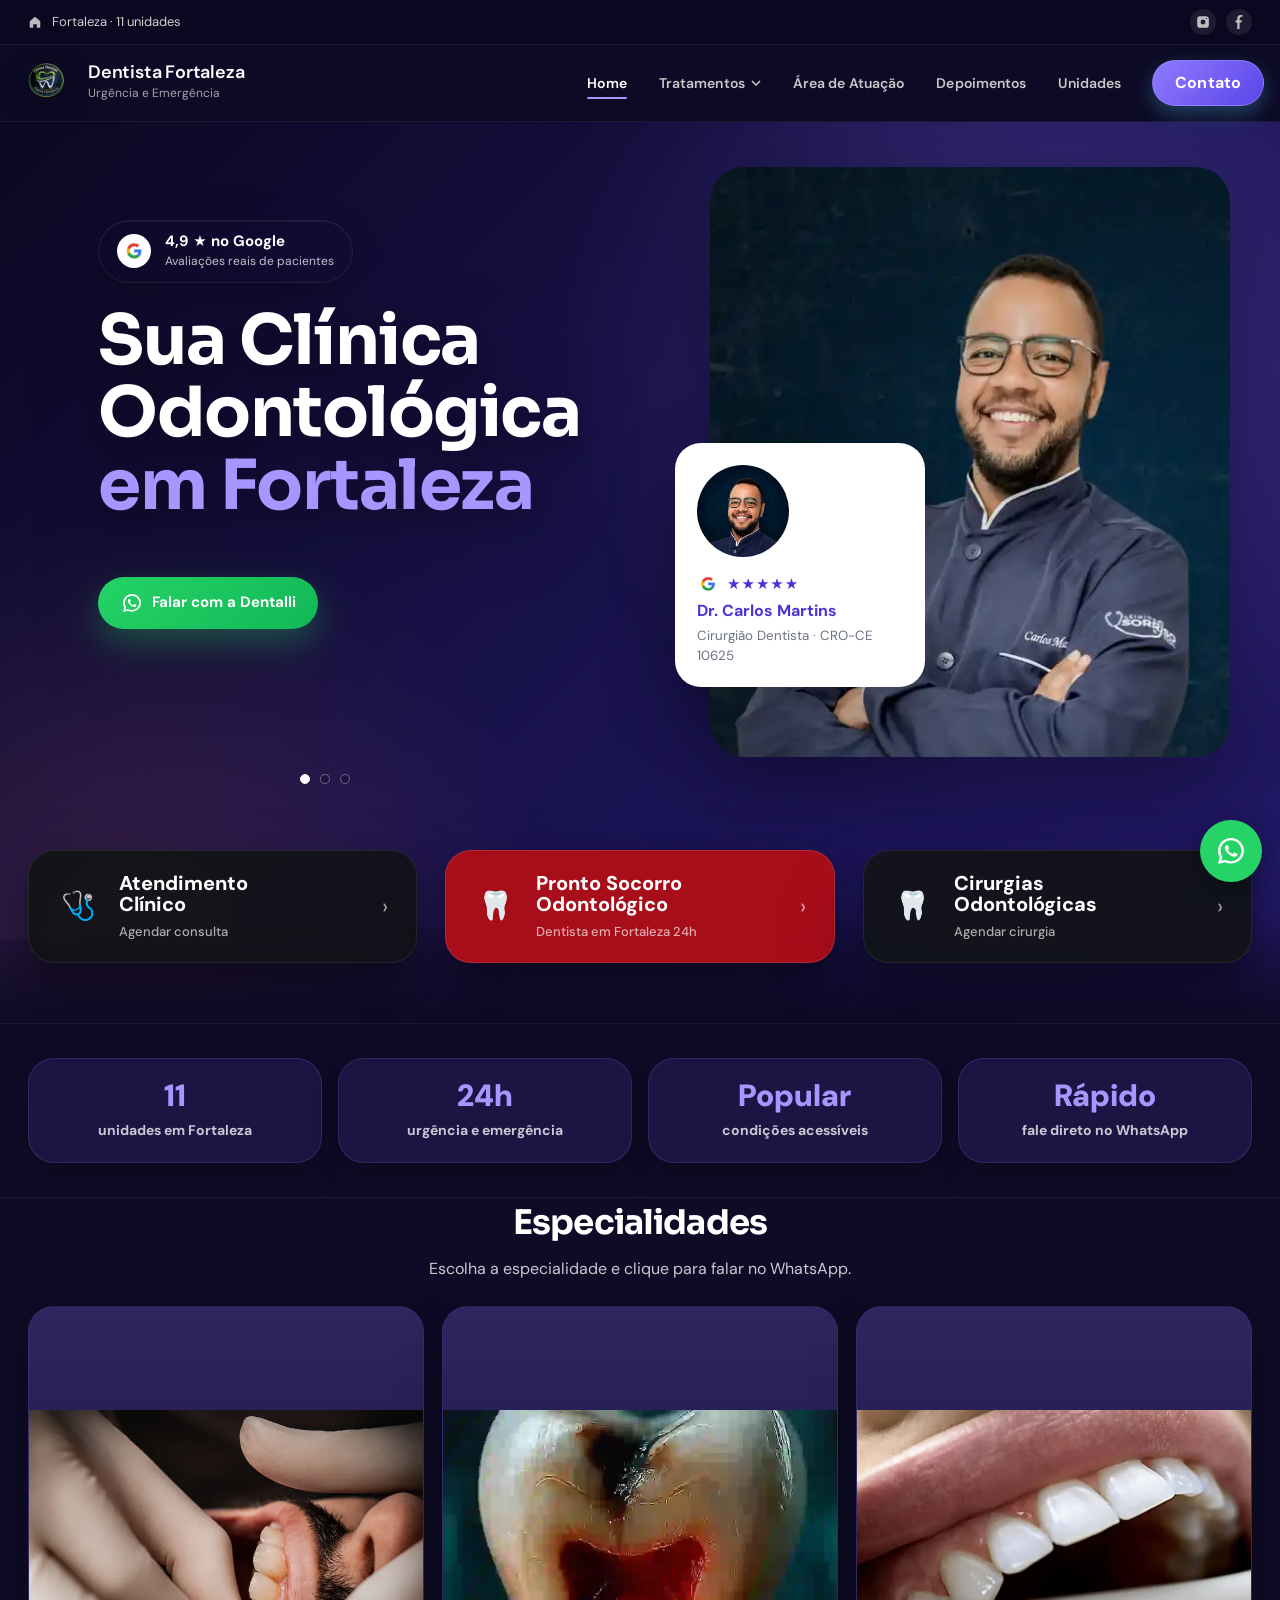
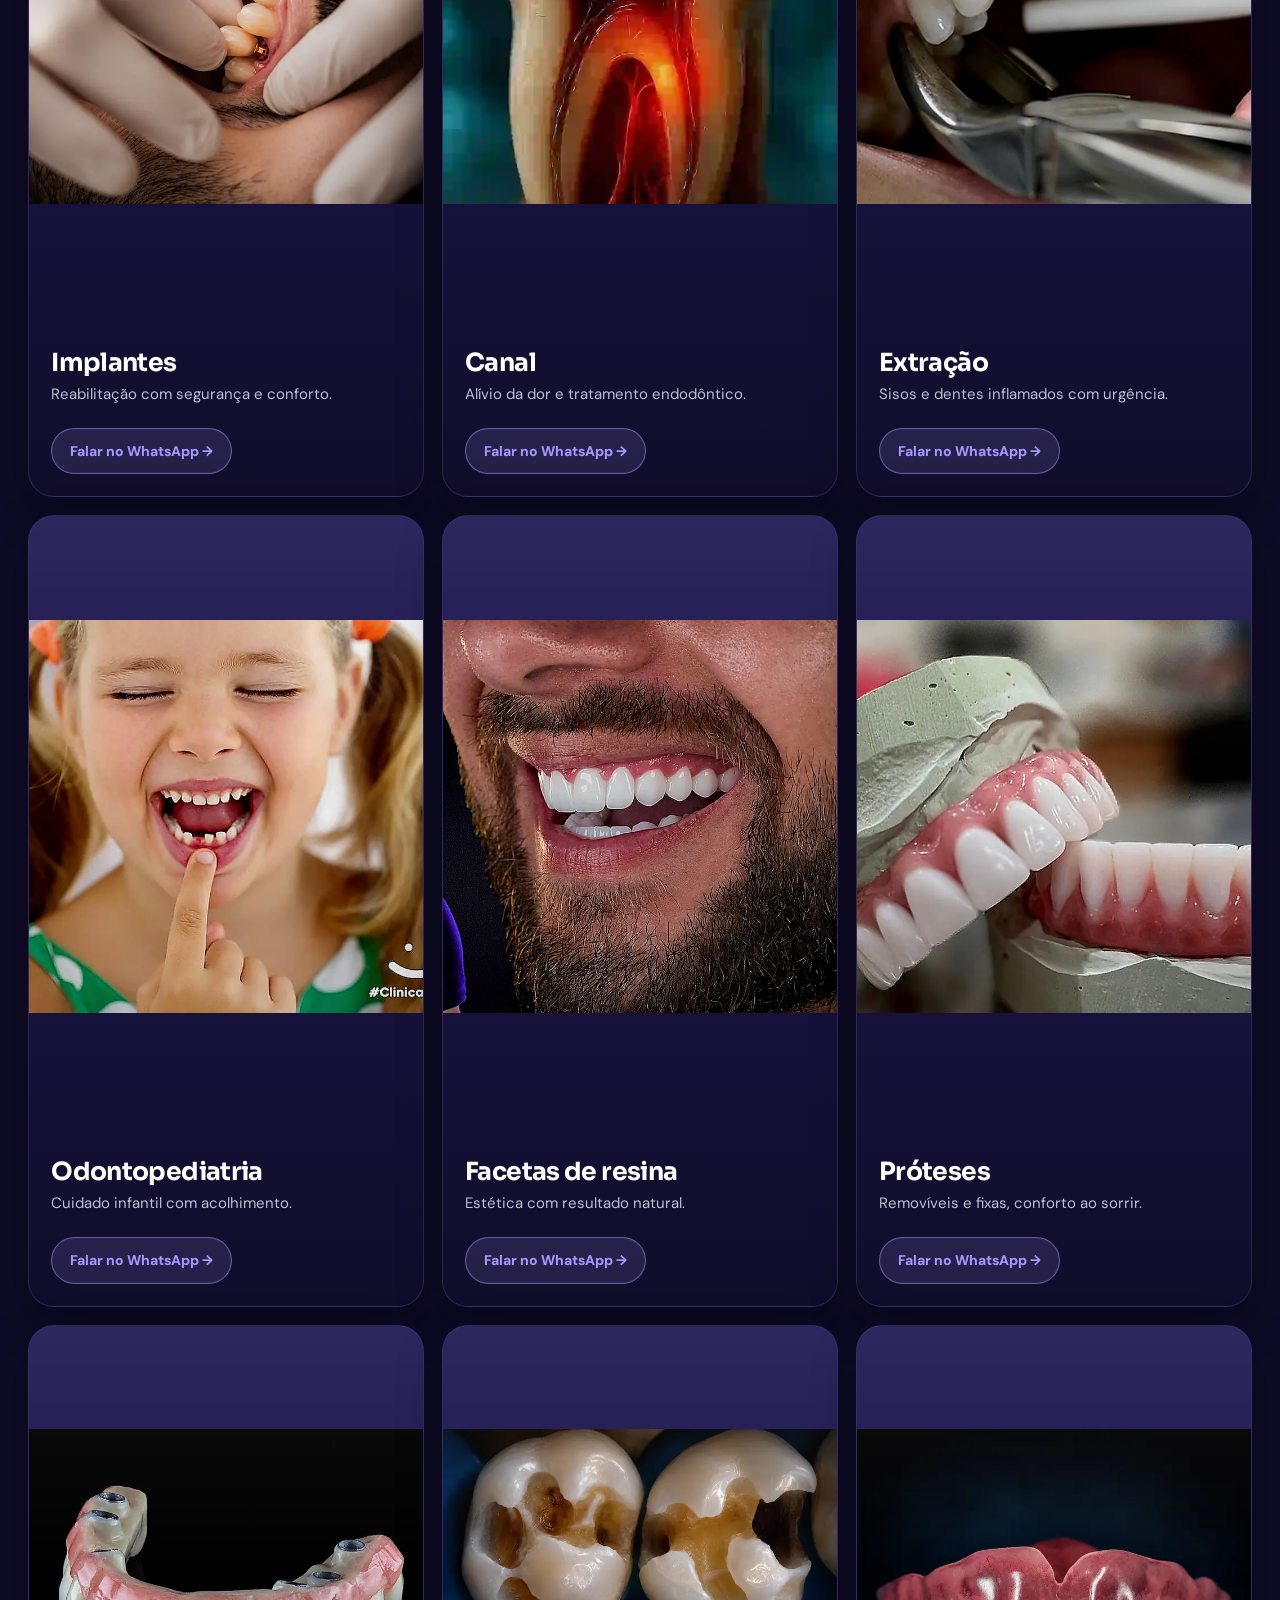
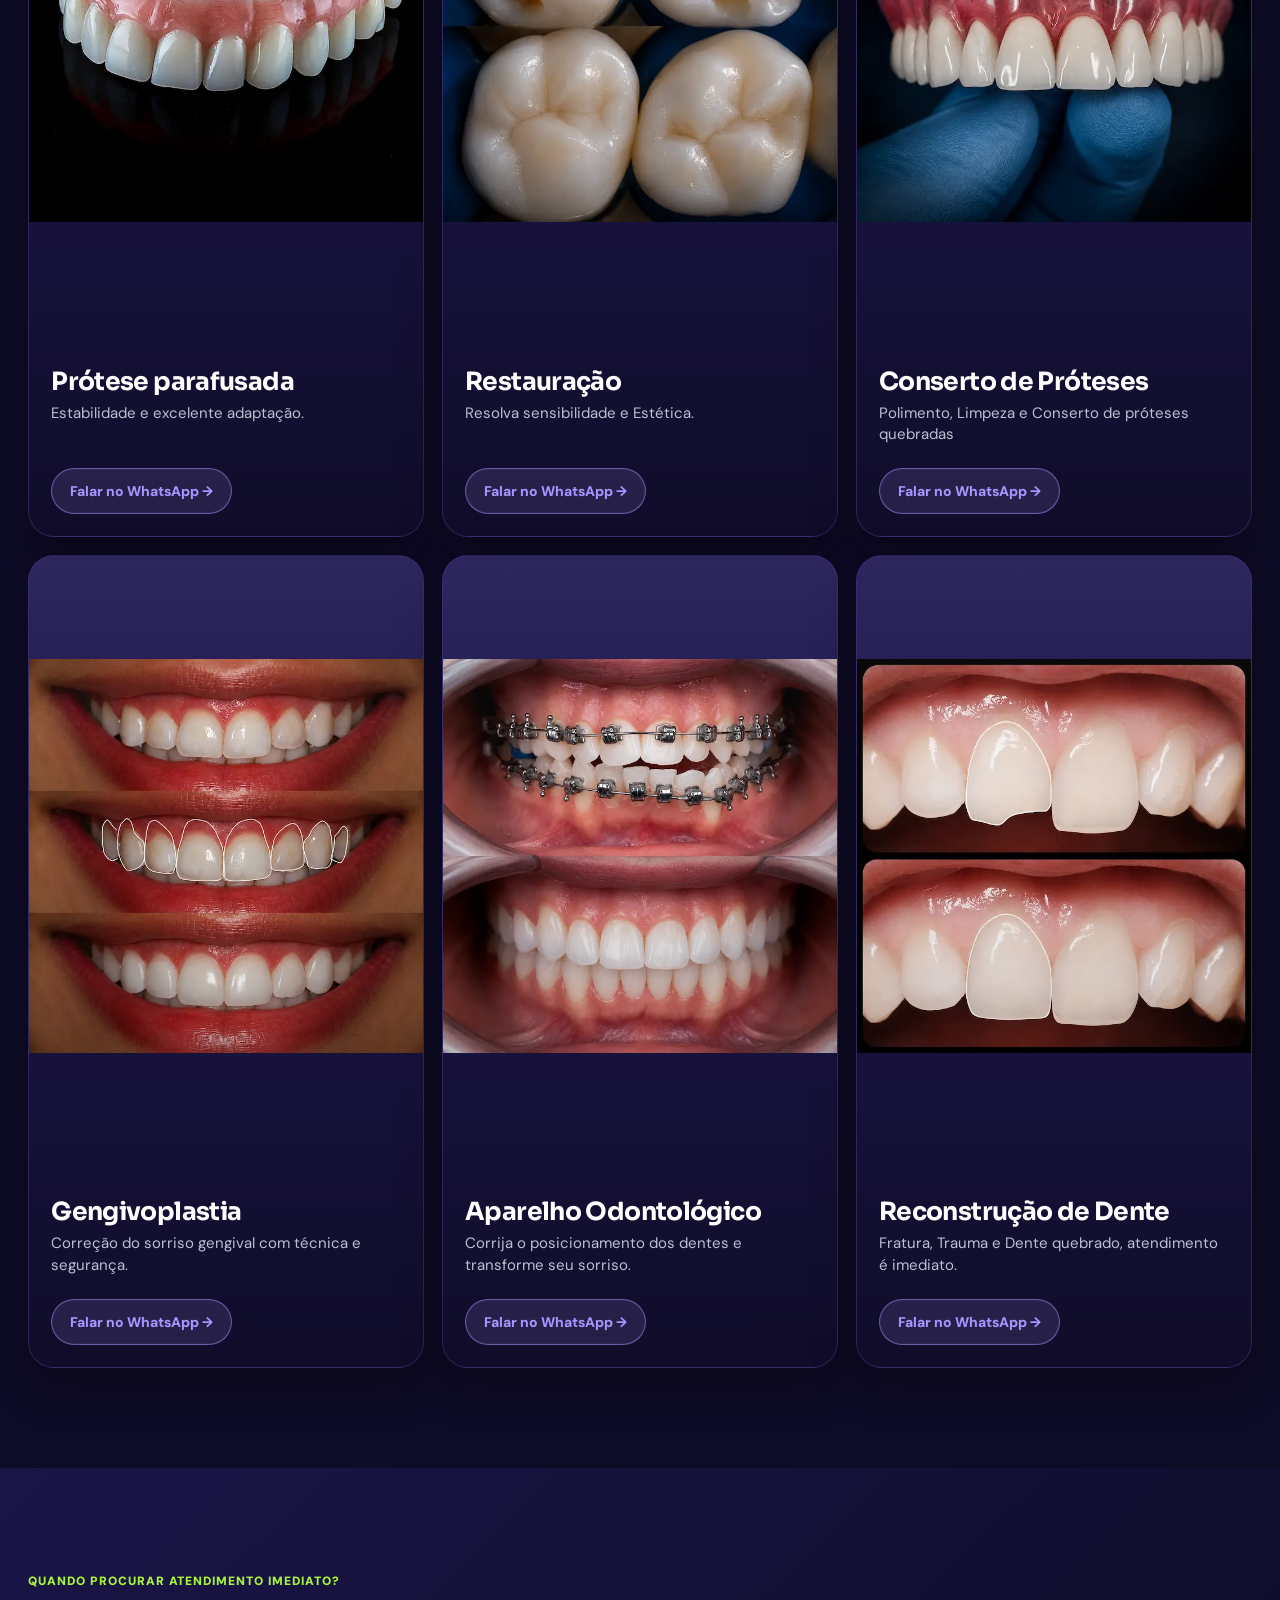
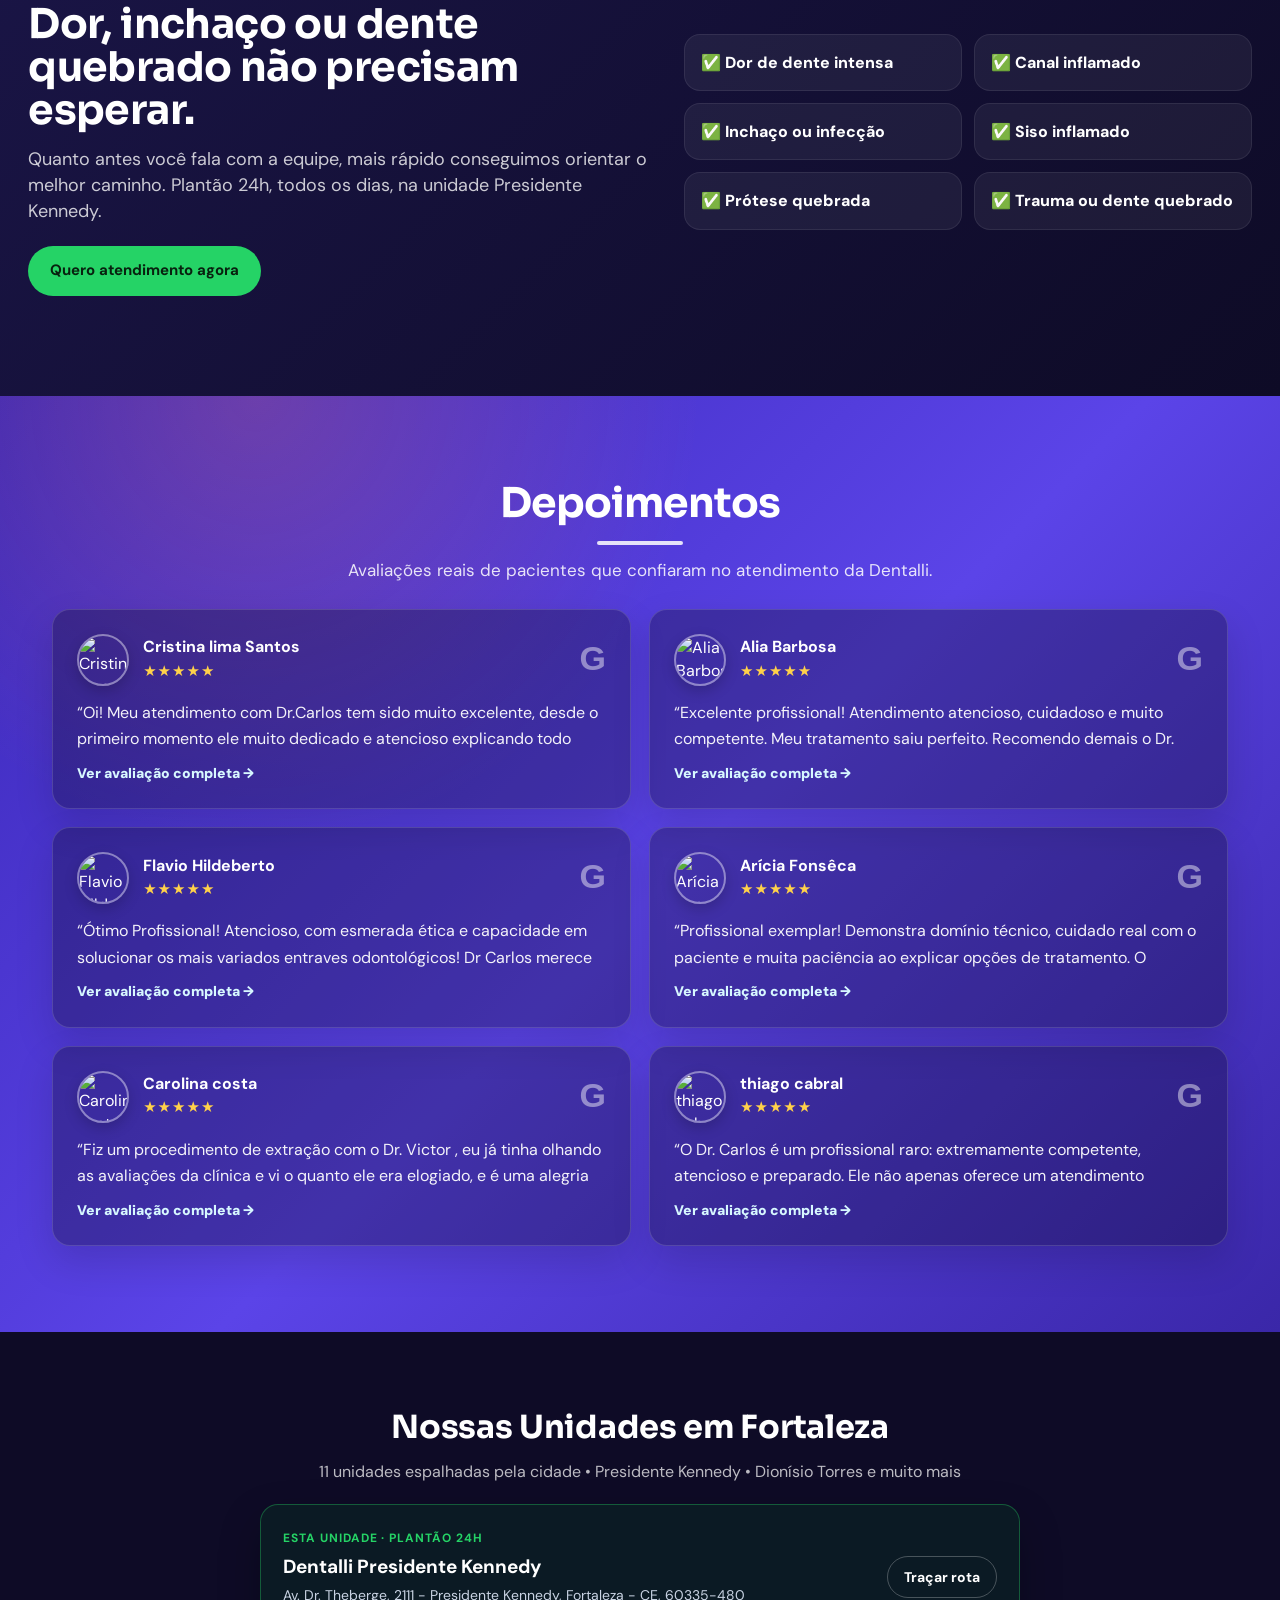
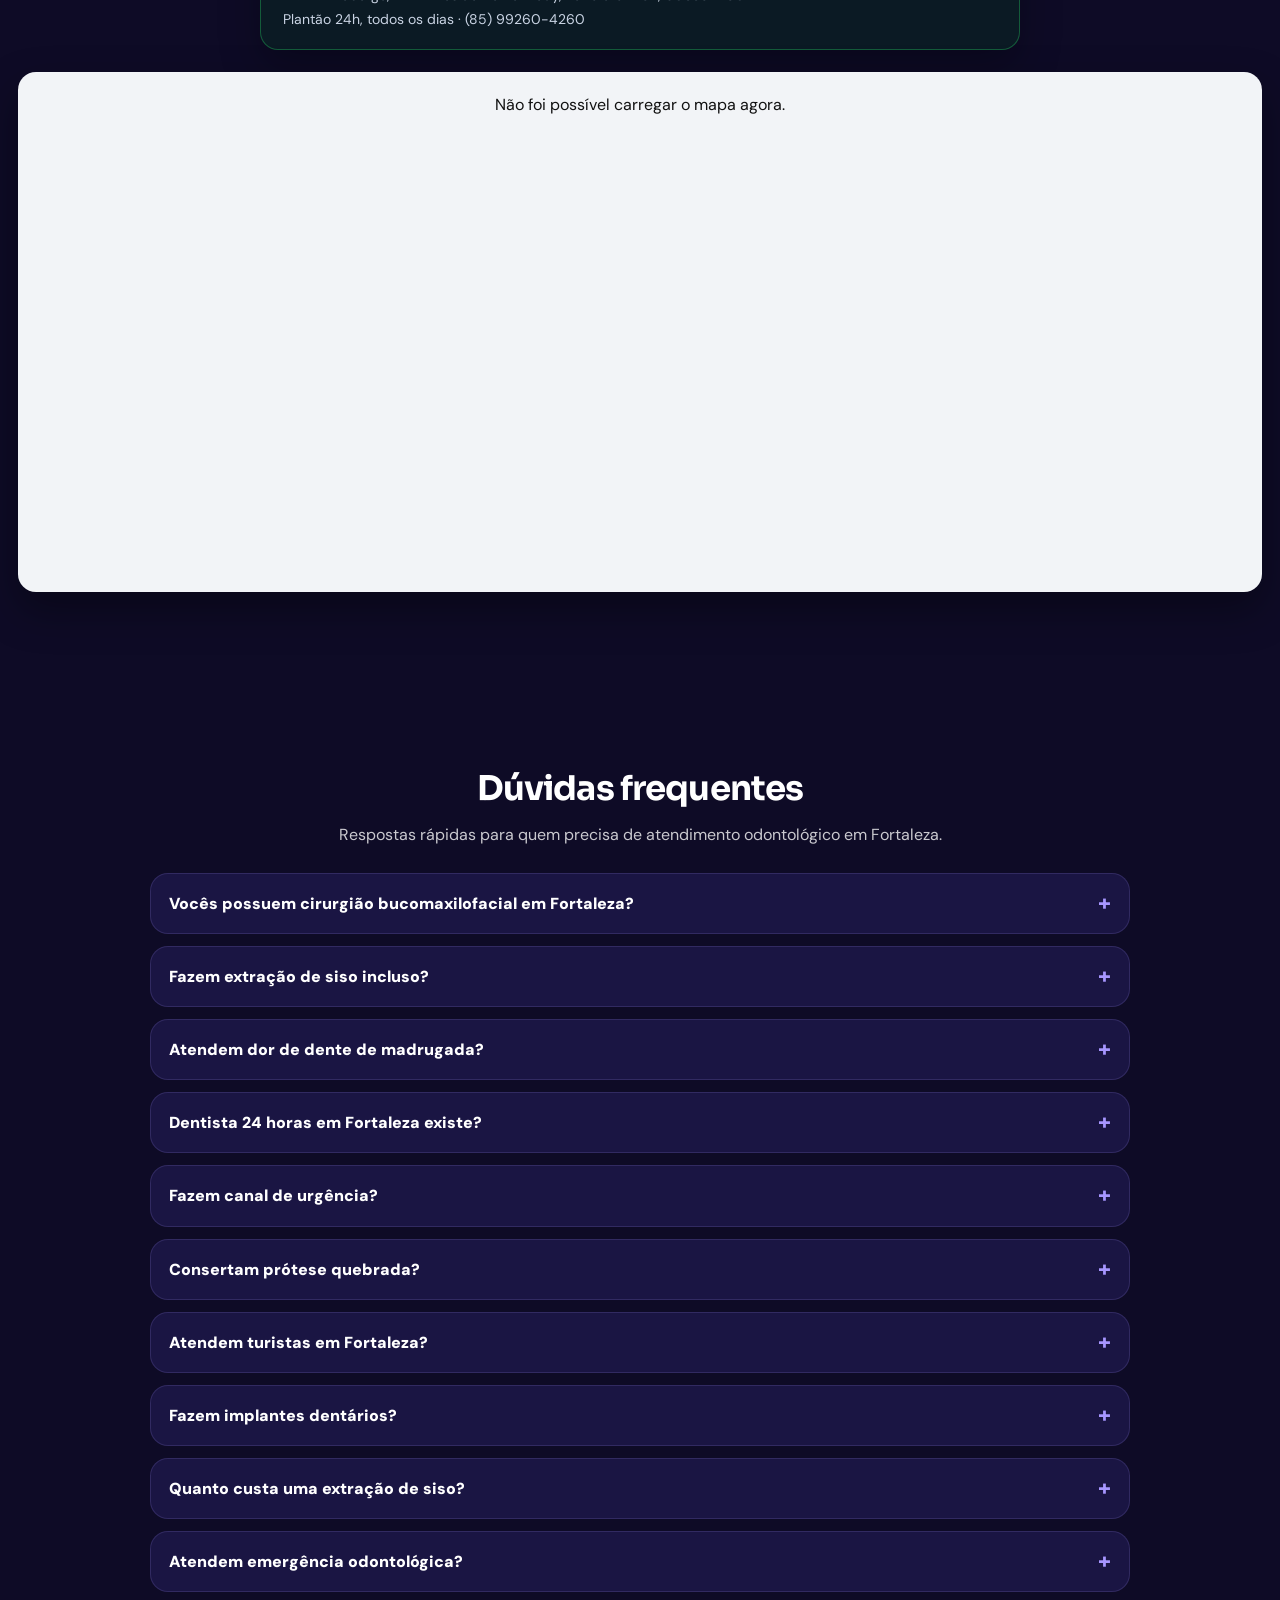
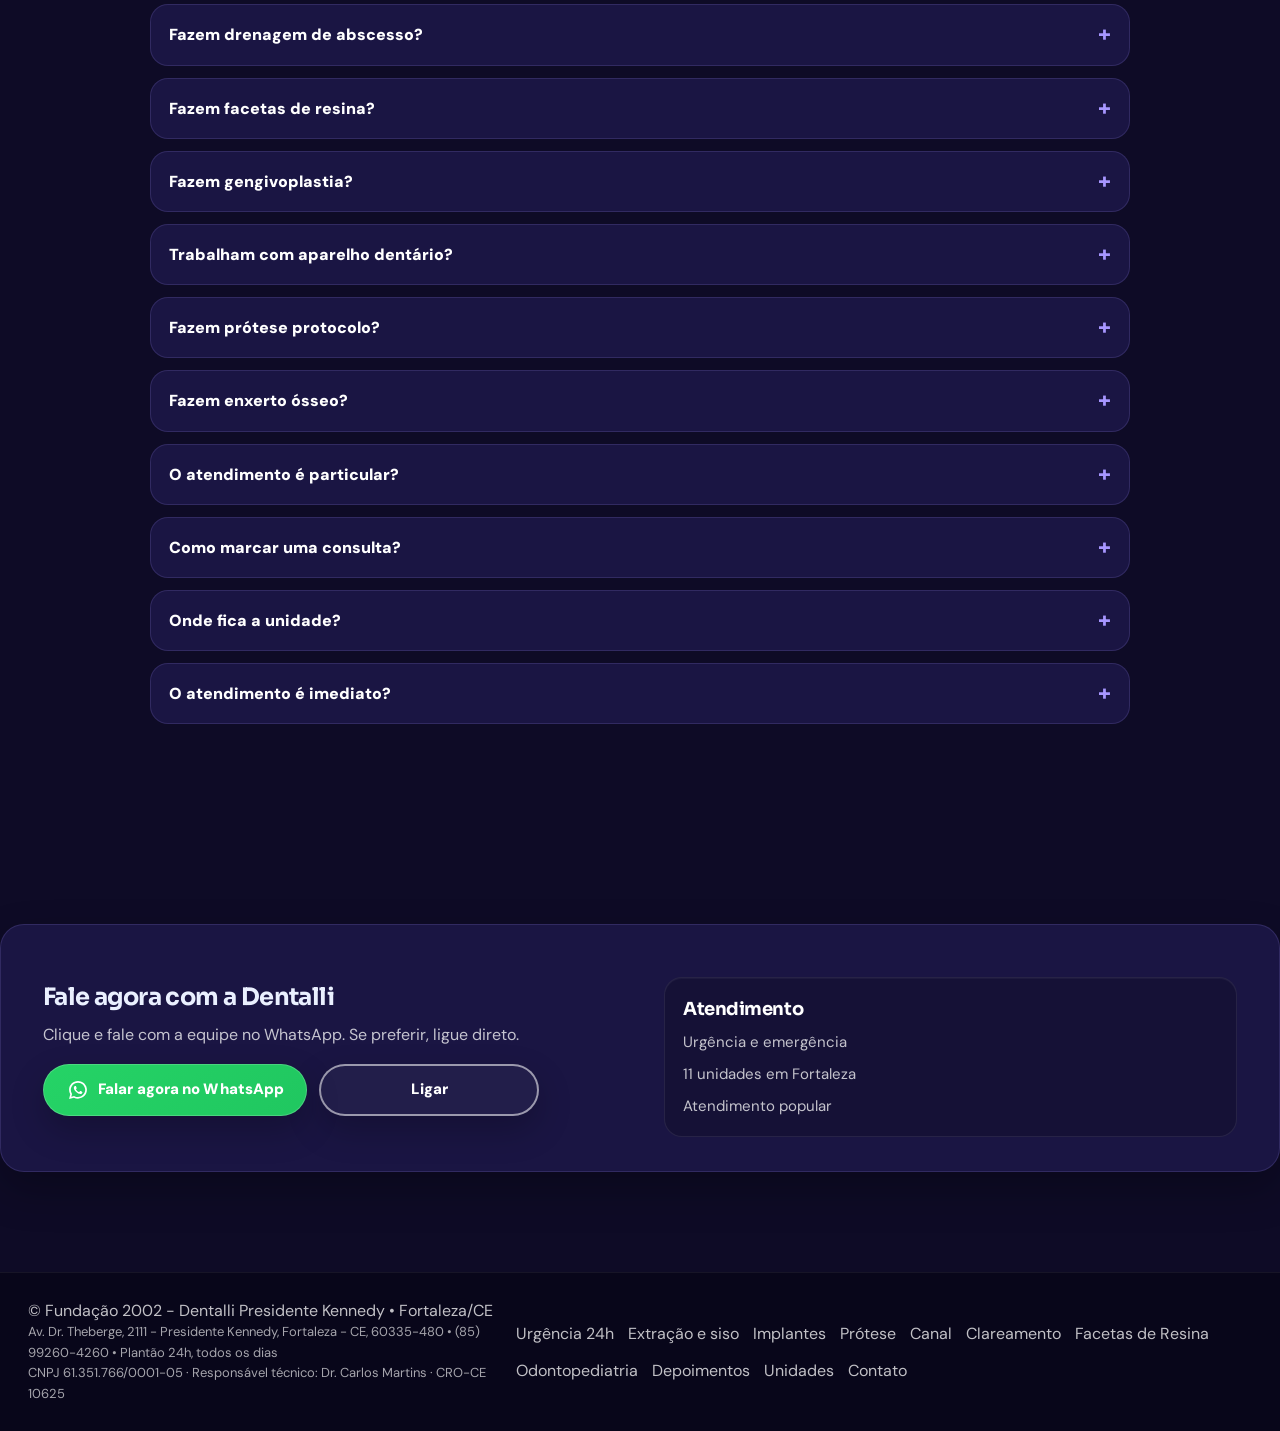
==== commit c5e08ef5: "Identidade visual própria do site (cores, fontes e formas) Co-Authored-By: Claude Opus 5.5 <noreply@" ====
--- a/index.html
+++ b/index.html
@@ -162,6 +162,11 @@
 }
 </script>
 
+<!-- identidade visual -->
+<link rel="preconnect" href="https://fonts.googleapis.com">
+<link rel="preconnect" href="https://fonts.gstatic.com" crossorigin>
+<link rel="stylesheet" href="https://fonts.googleapis.com/css2?family=Sora:wght@600;700;800&amp;family=DM+Sans:wght@400;500;600;700&amp;display=swap">
+<link rel="stylesheet" href="/css/identidade.css?v=1">
 </head>
 
 <body>
--- a/css/identidade.css
+++ b/css/identidade.css
@@ -0,0 +1,197 @@
+/* Dentista Fortaleza (dentistasfortaleza.com): moderna e vibrante
+   índigo profundo + violeta elétrico, títulos geométricos e formas bem arredondadas */
+:root {
+  --id-head: "Sora", "DM Sans", system-ui, sans-serif;
+  --id-head-weight: 700;
+  --id-head-track: -0.025em;
+  --id-body: "DM Sans", system-ui, -apple-system, "Segoe UI", sans-serif;
+  --id-hand: "Sora", system-ui, sans-serif;
+  --id-radius: 26px;
+  --id-btn-radius: 999px;
+  --id-pill-radius: 999px;
+
+  --id-bg: #0e0b26;
+  --id-bg2: #141036;
+  --id-card: #1a1543;
+  --id-brand: #5b44e8;
+  --id-line: rgba(167, 150, 255, .16);
+  --id-accent: #a796ff;
+  --id-accent-soft: rgba(167, 150, 255, .14);
+  --id-accent-line: rgba(167, 150, 255, .5);
+  --id-topbar: #0a0820;
+  --id-header: rgba(14, 11, 38, .97);
+  --id-hero: radial-gradient(circle at 80% 25%, rgba(139, 112, 255, .32), transparent 38%), radial-gradient(circle at 10% 90%, rgba(255, 122, 89, .14), transparent 30%), linear-gradient(135deg, #0b0822 0%, #1a1350 55%, #241a6b 100%);
+  --id-hero-glow: radial-gradient(circle at 18% 30%, rgba(139, 112, 255, .2), transparent 32%);
+  --id-photo-glow: radial-gradient(circle, rgba(139, 112, 255, .38) 0, rgba(139, 112, 255, .12) 45%, transparent 72%);
+  --id-emergency: linear-gradient(135deg, #1a1547, #0e0b26);
+  --id-footer: #08061a;
+  --id-card-grad: linear-gradient(180deg, #211a55, #130f33);
+  --id-testimonials: radial-gradient(circle at 20% 0, rgba(255, 122, 89, .22), transparent 32%), linear-gradient(135deg, #3b28b8, #5b44e8 52%, #3a27a8);
+  --id-tcard: rgba(14, 11, 38, .32);
+  --id-callbar: linear-gradient(180deg, #6d55ff, #4b33d6);
+  --id-mini-ink: #4b33d6;
+
+  --id-l-primary: #5b44e8;
+  --id-l-soft: #eeebff;
+  --id-l-paper: #f8f7ff;
+  --id-l-ink: #15122b;
+
+  --id-u-red: #e8432e;
+  --id-u-red-dark: #8e1d10;
+  --id-u-soft: #fff0ec;
+  --id-u-soft2: #fff7f4;
+  --id-navbtn-bg: linear-gradient(135deg, #8f7bff, #5b44e8);
+  --id-navbtn-ink: #ffffff;
+  --id-radius-l: 30px;
+  --id-imp-gold: #ffc27a;
+  --id-p-main: #5b44e8;
+  --id-p-dark: #2f1f9c;
+  --id-p-soft: #eeebff;
+  --id-p-soft2: #f8f7ff;
+  --id-ads-navy: #1a1543;
+  --id-ads-navy2: #2a2170;
+  --id-ads-deep: #0e0b26;
+}
+/* ==========================================================
+   IDENTIDADE VISUAL PRÓPRIA DO SITE
+   Camada carregada por último em todas as páginas. Só muda o visual
+   (cores, fontes, formas). Nenhum texto, link ou rastreamento muda.
+   As cores e fontes de cada site ficam nas variáveis --id-* (topo).
+   ========================================================== */
+
+/* ---------- Página inicial (tema escuro) ---------- */
+:root {
+  --accent: var(--id-accent);
+  --dentalli-cyan: var(--id-accent);
+  --dentalli-bg: var(--id-bg);
+  --dentalli-card: var(--id-card);
+  --surface: var(--id-bg2);
+  --surface2: var(--id-card);
+  --card: var(--id-card);
+  --brand: var(--id-brand);
+  --heroBlue: var(--id-brand);
+  --radius: var(--id-radius);
+}
+
+body { font-family: var(--id-body); }
+h1, h2, h3, .slide__title, .sectionHead h2, .testimonials__title, .h2, .hero h1 {
+  font-family: var(--id-head) !important;
+  letter-spacing: var(--id-head-track);
+  font-weight: var(--id-head-weight);
+}
+
+body.home-id, body:has(.heroSplitDesktop), body:has(.hero__slider) { background: var(--id-bg); }
+.topbar { background: var(--id-topbar) !important; }
+body:has(.topbar) .header { background: var(--id-header) !important; }
+.nav__submenu, .mobileNav { background: var(--id-bg2) !important; }
+.nav__btn { border-color: var(--id-accent-line) !important; }
+.nav__btn:hover { border-color: var(--id-accent) !important; }
+.topbar__btn.call { background: var(--id-accent-soft) !important; border-color: var(--id-accent-line) !important; }
+
+.hero:has(.hero__slider),
+.hero.heroSplitDesktop { background: var(--id-hero) !important; }
+.slide::after { background: var(--id-hero-glow) !important; }
+.heroDoctorBox::before { background: var(--id-photo-glow) !important; }
+.slide__title span { color: var(--id-accent) !important; }
+
+.trustStrip, .section--continuo, .faq, .mapWrap, .faqSection { background: var(--id-bg) !important; }
+.trustItem { background: var(--id-card) !important; border-color: var(--id-line) !important; border-radius: var(--id-radius); }
+.trustItem strong, .faqItem summary::after, .blogCard h3, .blogMore { color: var(--id-accent) !important; }
+.emergency { background: var(--id-emergency) !important; }
+.faqItem, .card, .contactBox { background: var(--id-card) !important; border-color: var(--id-line) !important; }
+.footer { background: var(--id-footer) !important; }
+
+.actCard { background: var(--id-card-grad) !important; border-color: var(--id-line) !important; border-radius: var(--id-radius) !important; }
+.actCard:hover, .blogCard:hover, .card:hover, .fCard:hover { border-color: var(--id-accent-line) !important; }
+.actBtn { background: var(--id-accent-soft) !important; border-color: var(--id-accent-line) !important; color: var(--id-accent) !important; }
+.actCard:hover .actBtn { background: #25d366 !important; border-color: #25d366 !important; color: #06210f !important; }
+
+.testimonials { background: var(--id-testimonials) !important; }
+.tCard { background: var(--id-tcard) !important; }
+.callBar { background: var(--id-callbar) !important; }
+.fCard { border-radius: var(--id-radius) !important; }
+.doctorMiniCard strong, .doctorMiniCard span { color: var(--id-mini-ink) !important; }
+.doctorMiniCard { border-radius: var(--id-radius) !important; }
+
+/* ---------- Páginas claras (facetas, extração, clareamento, pediatria) ---------- */
+:root {
+  --primary: var(--id-l-primary);
+  --soft-blue: var(--id-l-soft);
+  --paper: var(--id-l-paper);
+  --ink: var(--id-l-ink);
+  --font: var(--id-body);
+  --hand: var(--id-hand);
+}
+.hl { color: var(--id-l-primary) !important; }
+.hl__line path { stroke: var(--id-l-primary) !important; }
+.docCard, .smileCard, .photo { border-color: var(--id-l-soft) !important; }
+.pill { border-radius: var(--id-pill-radius); }
+.btn { border-radius: var(--id-btn-radius); }
+
+/* ---------- Urgência e canal (tema vermelho) ---------- */
+.heroServices .svcIcon, .urgChip__ic { color: var(--id-u-red) !important; }
+body:has(.urgSituations), body:has(.showcase) {
+  --red: var(--id-u-red);
+  --redDark: var(--id-u-red-dark);
+  --redSoft: var(--id-u-soft);
+  --redSoft2: var(--id-u-soft2);
+}
+
+/* ---------- Ajustes finos ---------- */
+body:has(.topbar) .nav__btn { color: var(--id-navbtn-ink, var(--id-accent)) !important; background-image: var(--id-navbtn-bg) !important; }
+.hero.heroSplitDesktop::after { background: linear-gradient(180deg, transparent, var(--id-bg)) !important; }
+/* ---------- Implantes (página escura própria) ---------- */
+:root:has(link[href*="implantes.css"]) {
+  --bg: var(--id-bg);
+  --bg2: var(--id-bg2);
+  --cyan: var(--id-accent);
+  --gold: var(--id-imp-gold);
+}
+:root:has(link[href*="implantes.css"]) body { background: var(--id-bg); }
+
+/* ---------- Prótese (tema dourado claro) ---------- */
+:root:has(link[href*="protese.css"]) {
+  --gold: var(--id-p-main);
+  --goldDark: var(--id-p-dark);
+  --goldSoft: var(--id-p-soft);
+  --goldSoft2: var(--id-p-soft2);
+  --teal: var(--id-l-primary);
+  --ink: var(--id-l-ink);
+  --radius: var(--id-radius-l);
+}
+
+/* ---------- Canal (tema vermelho claro) ---------- */
+:root:has(link[href*="canal.css"]) {
+  --red: var(--id-u-red);
+  --redDark: var(--id-u-red-dark);
+  --redSoft: var(--id-u-soft);
+  --redSoft2: var(--id-u-soft2);
+  --radius: var(--id-radius-l);
+}
+
+/* ---------- Implantes Google Ads ---------- */
+:root:has(link[href*="implantes-ads.css"]) {
+  --navy: var(--id-ads-navy);
+  --navy2: var(--id-ads-navy2);
+  --navyDeep: var(--id-ads-deep);
+  --blue: var(--id-l-primary);
+  --serif: var(--id-head);
+}
+
+/* Prótese e canal: tons fixos que seguem a cor de cada site */
+:root:has(link[href*="protese.css"]) .hero h1,
+:root:has(link[href*="protese.css"]) .doctorName strong,
+:root:has(link[href*="protese.css"]) .doctorRating b,
+:root:has(link[href*="protese.css"]) .review b,
+:root:has(link[href*="canal.css"]) .hero h1,
+:root:has(link[href*="canal.css"]) .doctorName strong,
+:root:has(link[href*="canal.css"]) .doctorRating b,
+:root:has(link[href*="canal.css"]) .review b { color: var(--id-l-ink) !important; }
+:root:has(link[href*="protese.css"]) .hero {
+  background: radial-gradient(circle at 82% 16%, var(--id-l-soft), transparent 26%),
+              linear-gradient(135deg, var(--id-p-soft2) 0%, var(--id-p-soft) 55%, var(--id-l-paper) 100%) !important;
+}
+:root:has(link[href*="protese.css"]) .offerBox { background: linear-gradient(135deg, var(--id-l-ink), var(--goldDark)) !important; }
+:root:has(link[href*="protese.css"]) .finalCta { background: linear-gradient(135deg, var(--id-l-ink), var(--goldDark)) !important; }
+:root:has(link[href*="canal.css"]) .offerBox { background: linear-gradient(135deg, var(--id-l-ink), var(--redDark)) !important; }
+:root:has(link[href*="canal.css"]) .finalCta { background: linear-gradient(135deg, var(--id-l-ink), var(--redDark)) !important; }
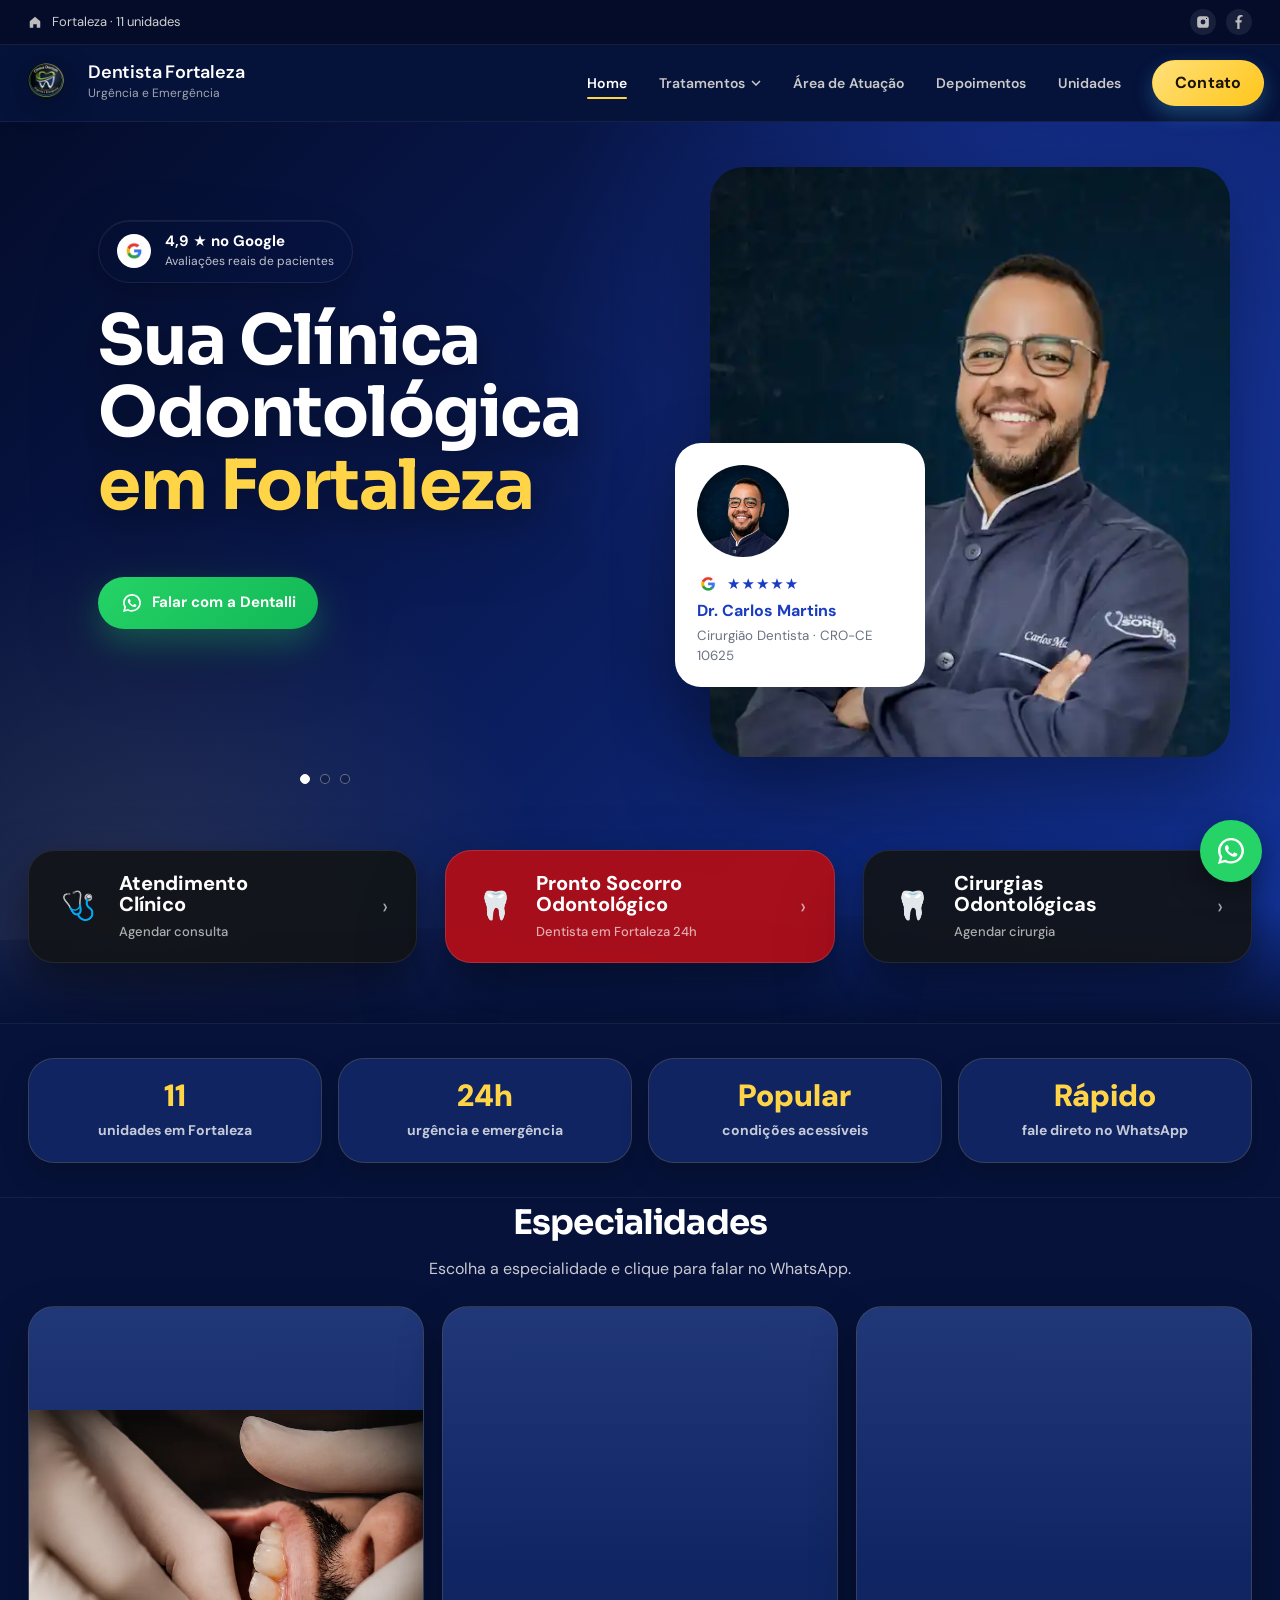
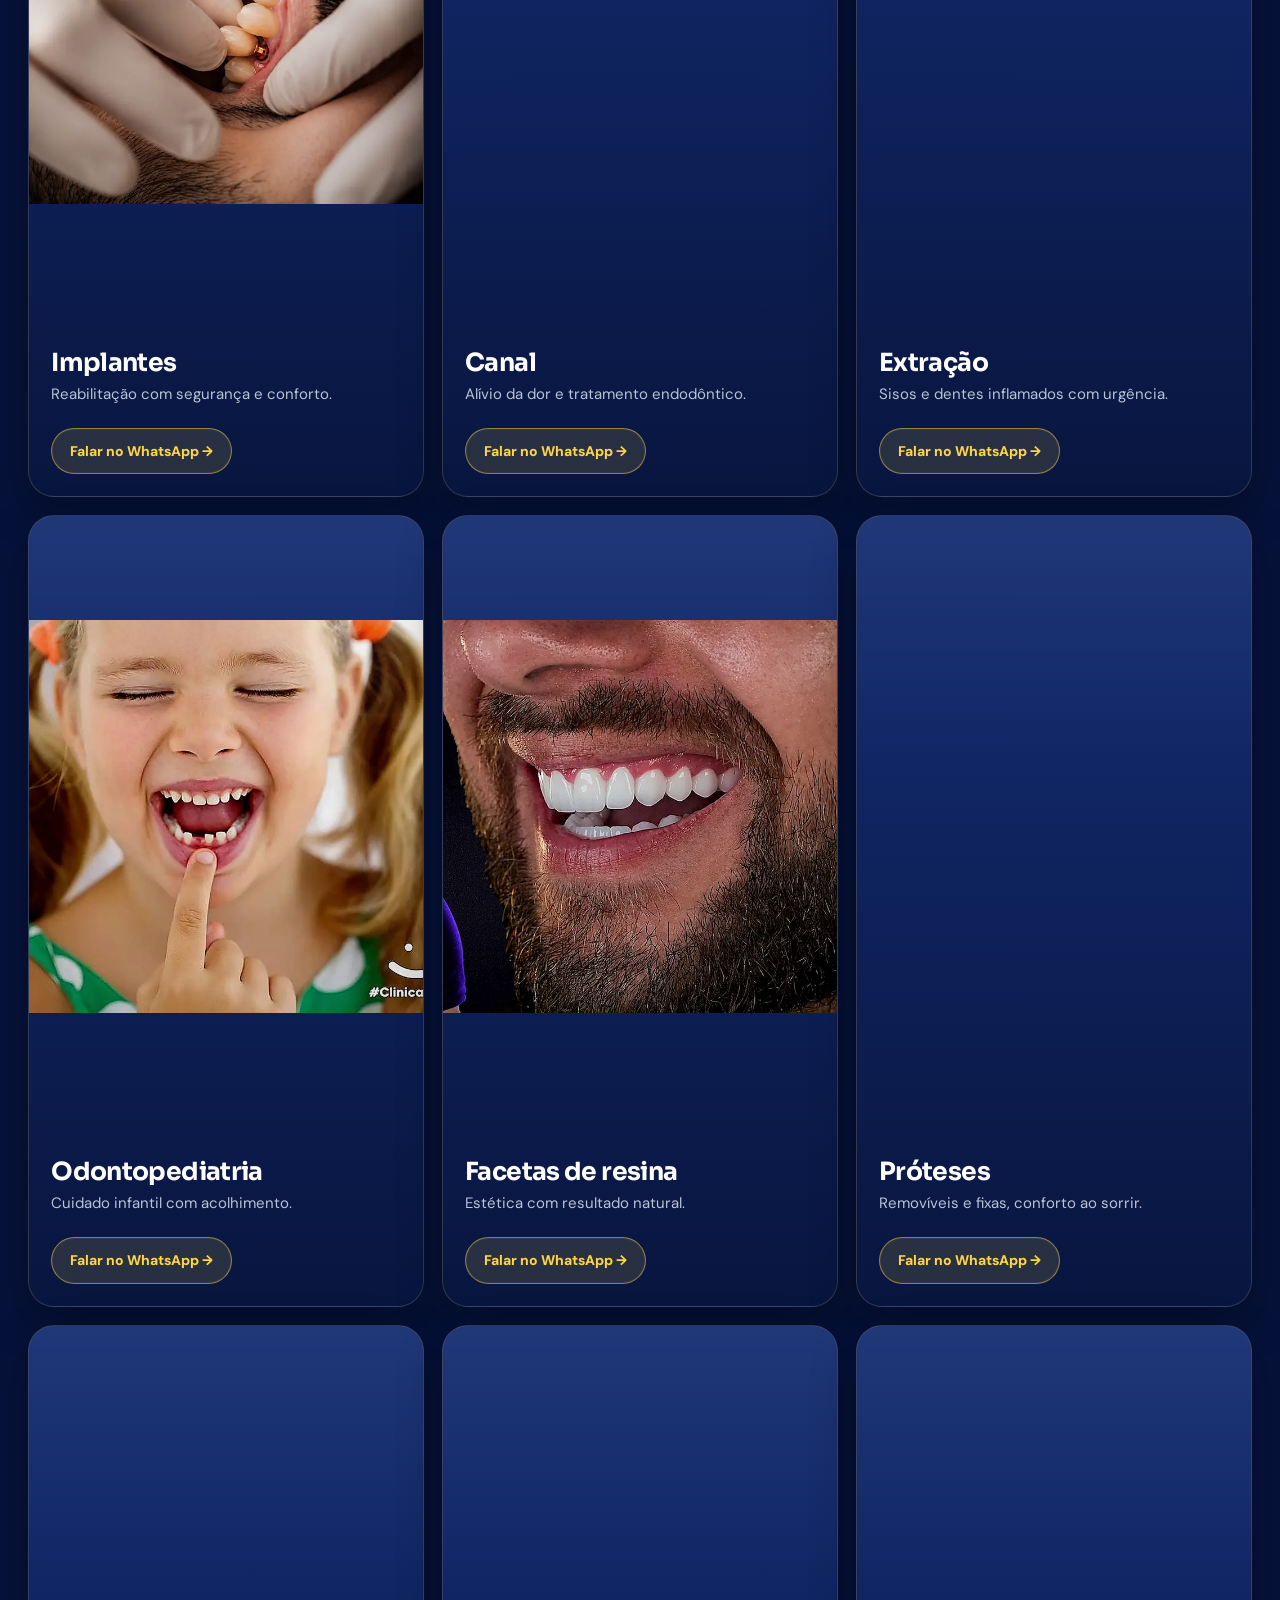
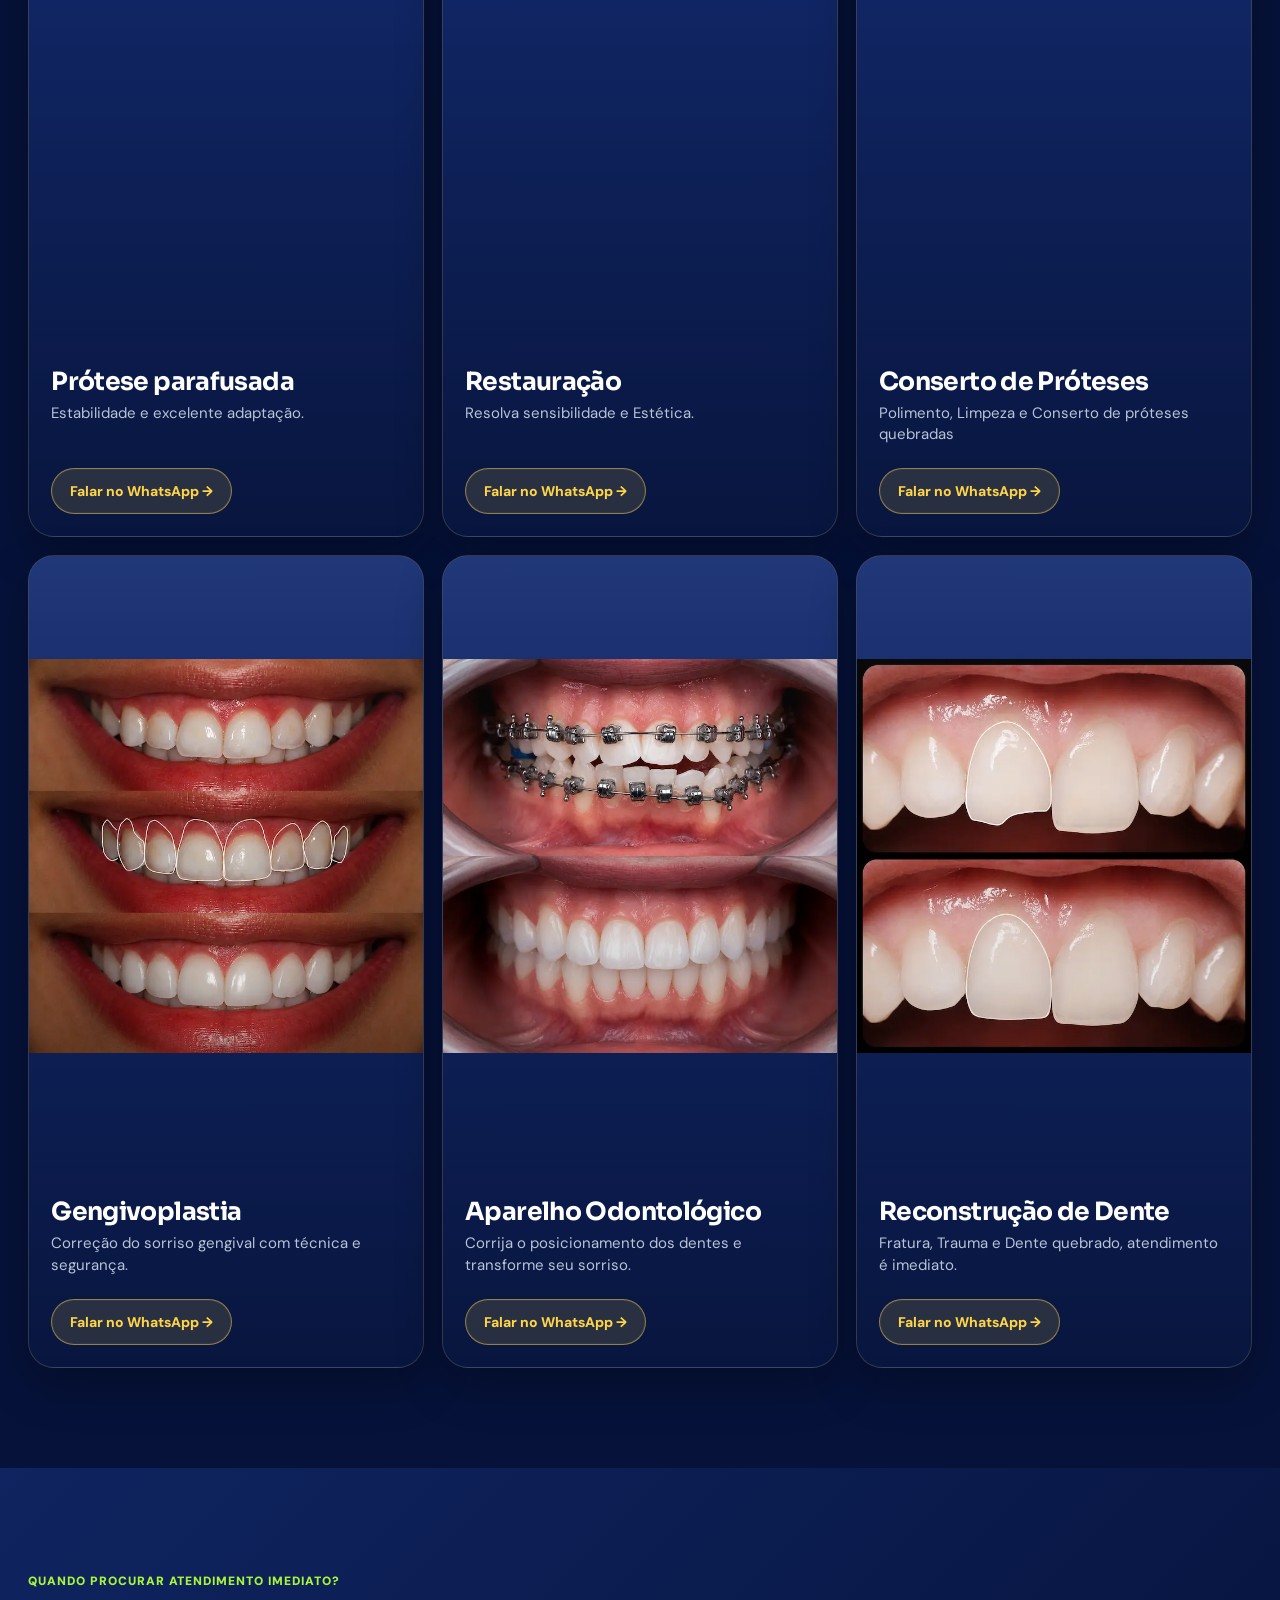
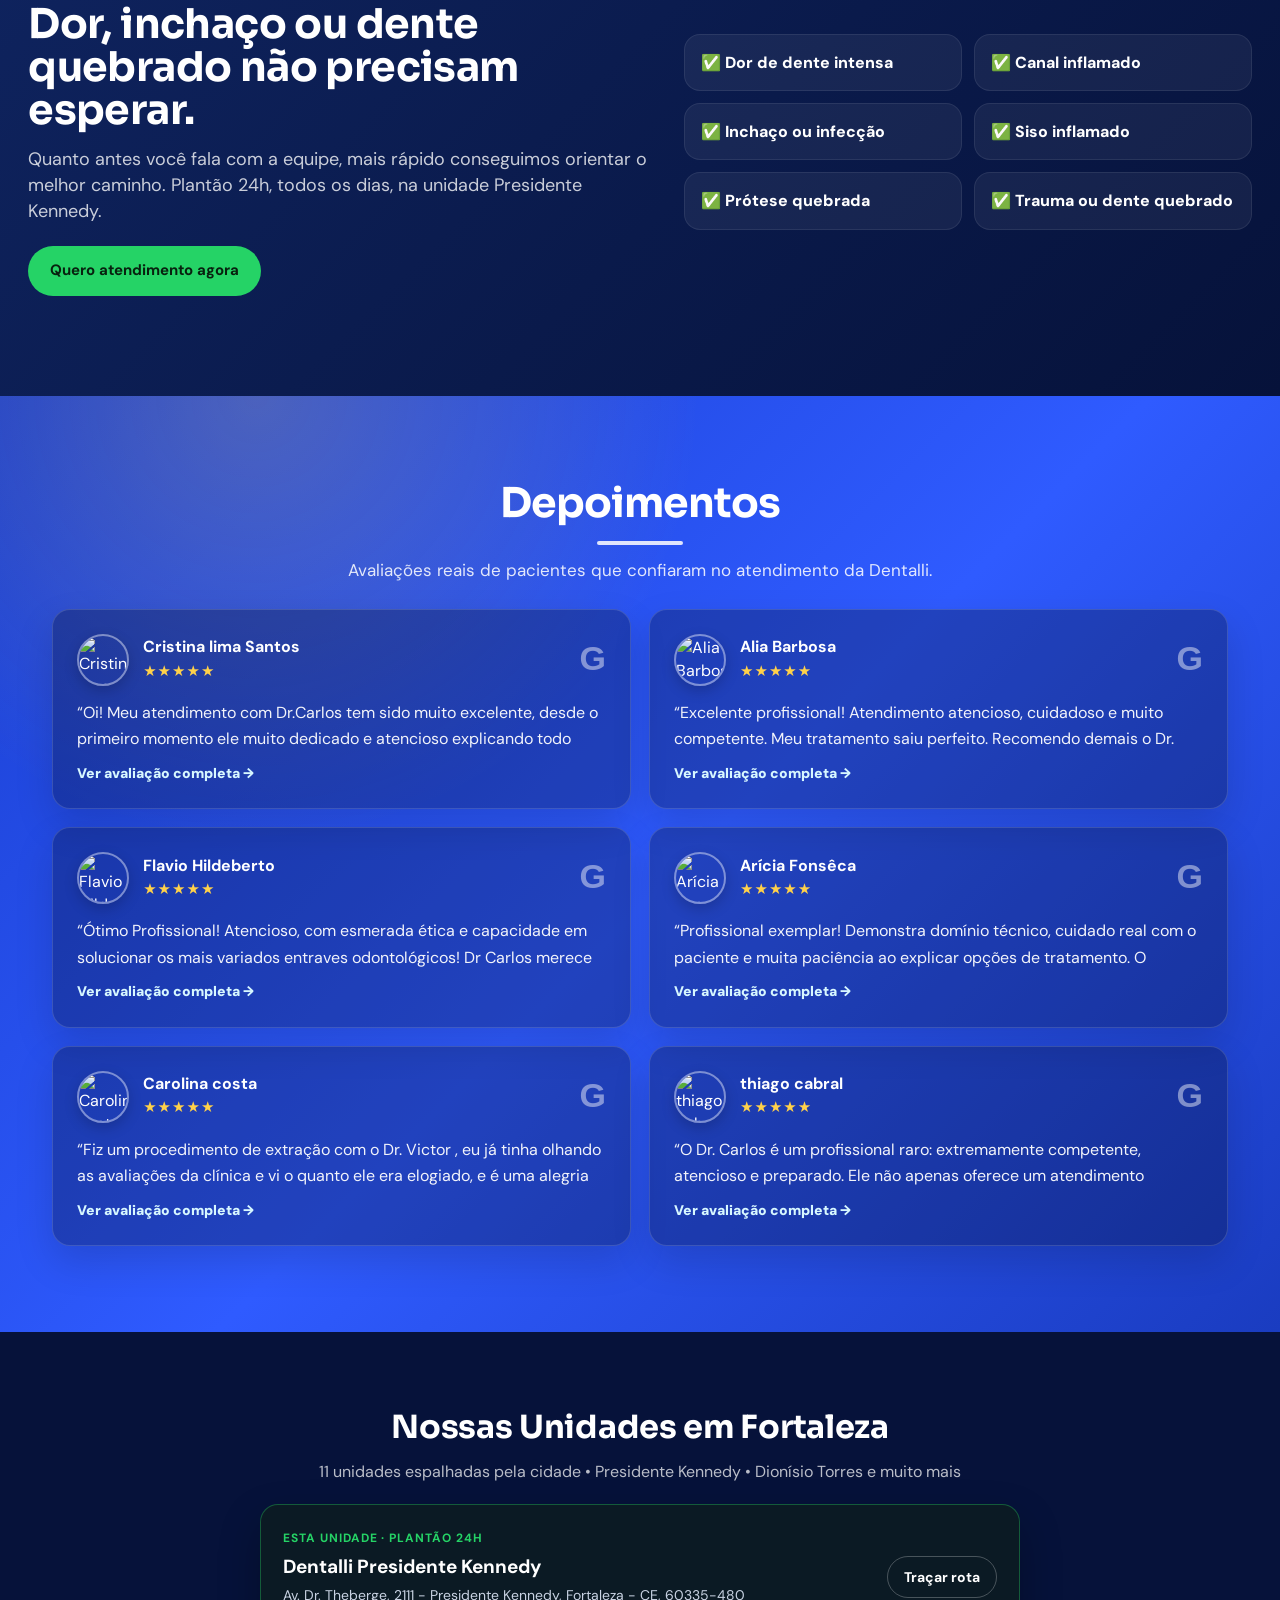
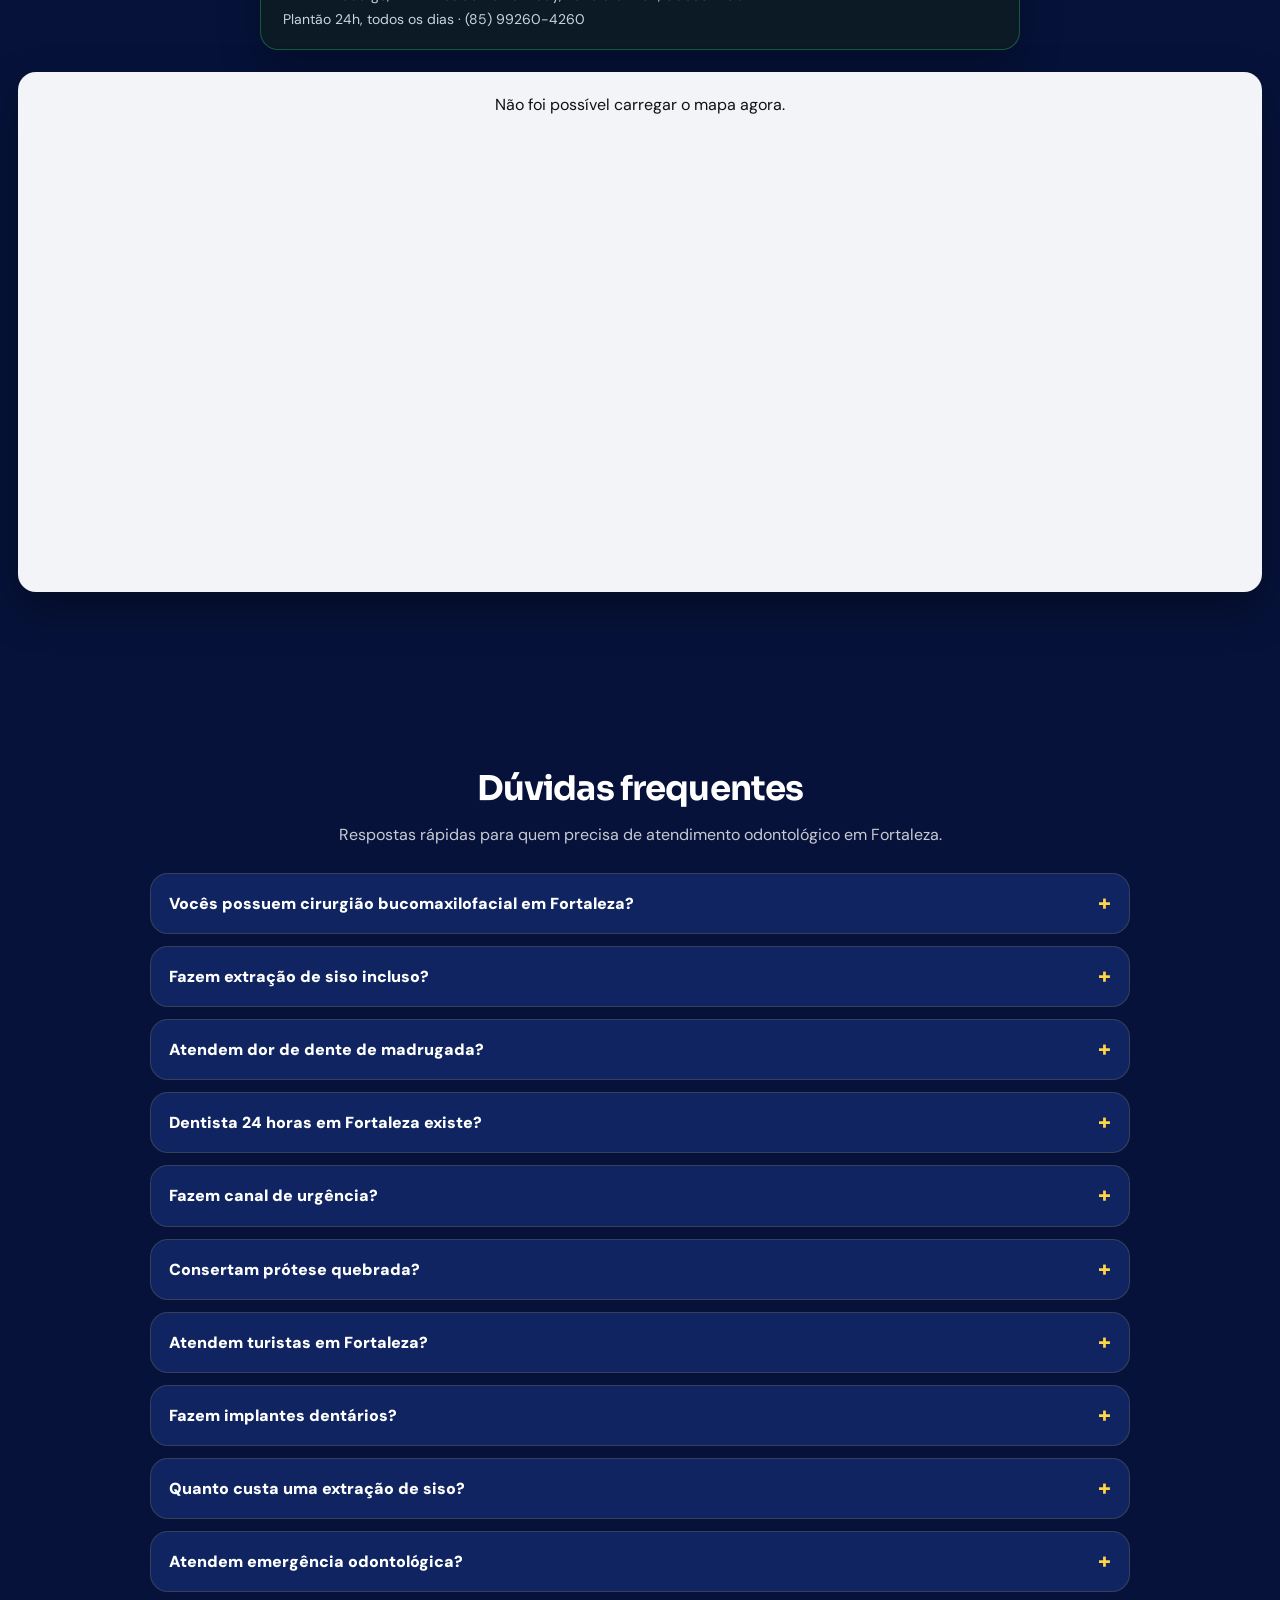
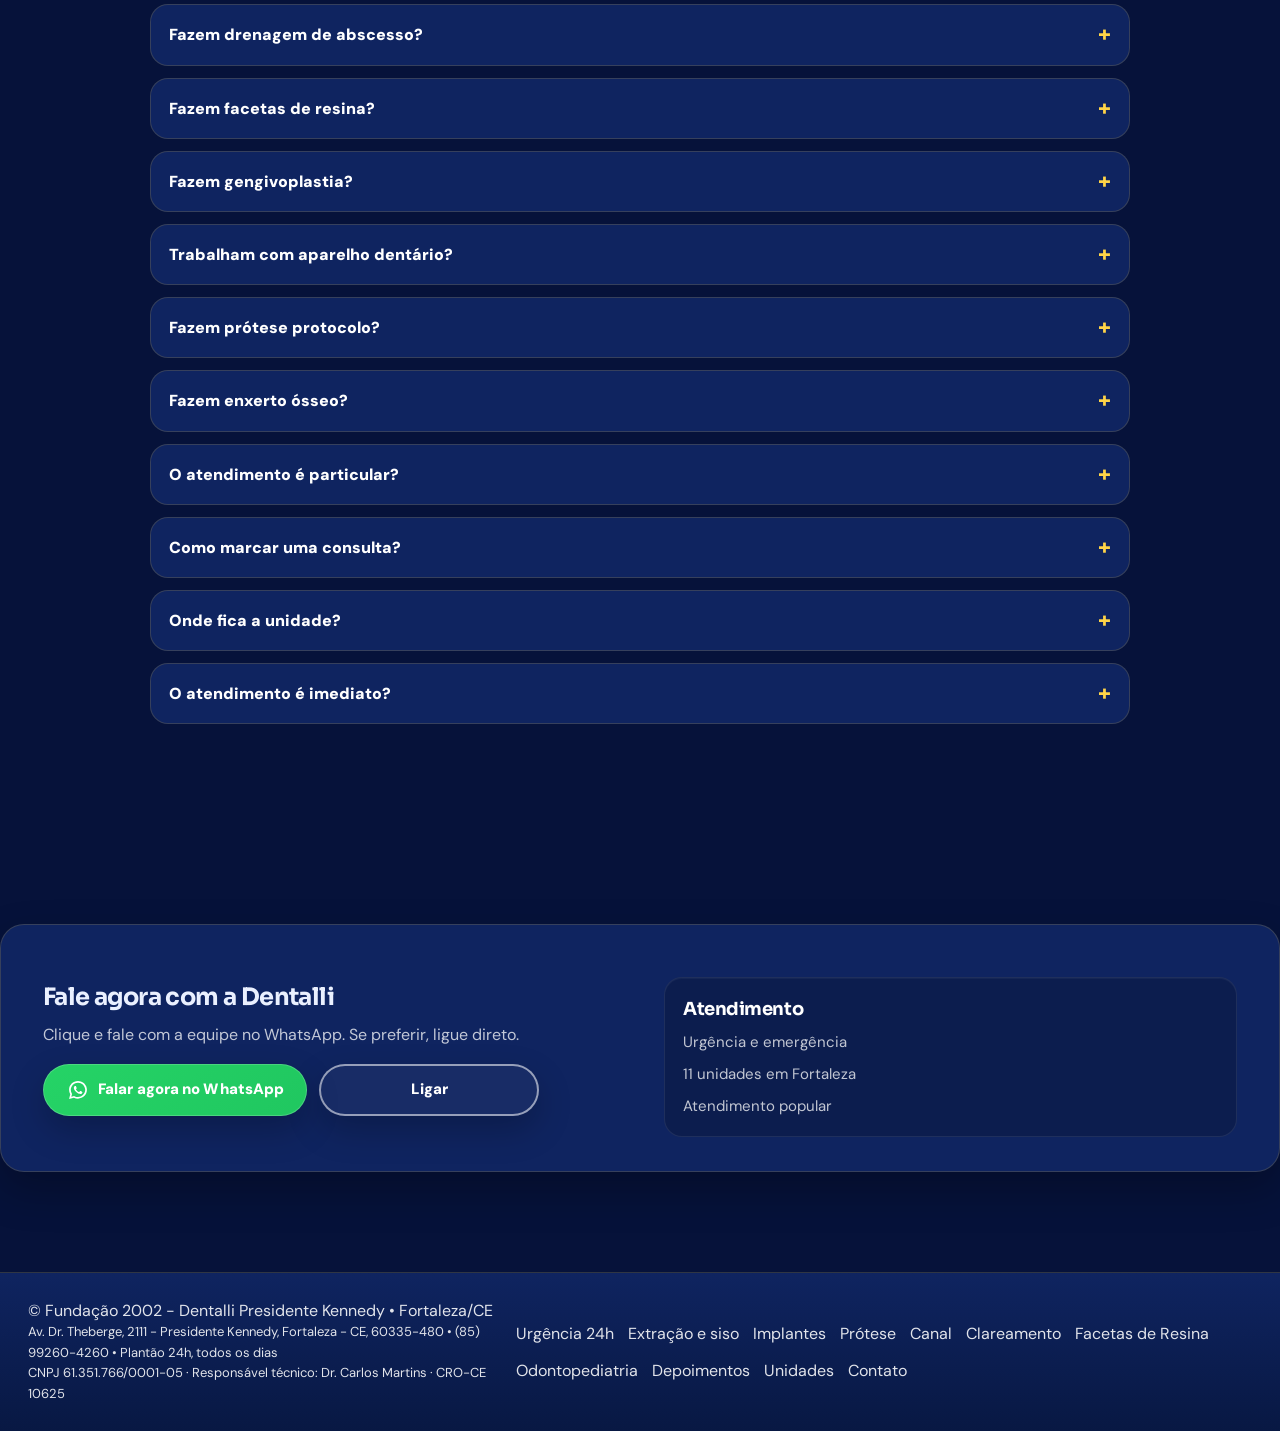
==== commit 2dbbd57f: "Rodapé legível nas páginas claras e nova cor azul royal + amarelo Co-Authored-By: Claude Opus 5.5 <n" ====
--- a/index.html
+++ b/index.html
@@ -166,7 +166,7 @@
 <link rel="preconnect" href="https://fonts.googleapis.com">
 <link rel="preconnect" href="https://fonts.gstatic.com" crossorigin>
 <link rel="stylesheet" href="https://fonts.googleapis.com/css2?family=Sora:wght@600;700;800&amp;family=DM+Sans:wght@400;500;600;700&amp;display=swap">
-<link rel="stylesheet" href="/css/identidade.css?v=1">
+<link rel="stylesheet" href="/css/identidade.css?v=2">
 </head>
 
 <body>
--- a/css/identidade.css
+++ b/css/identidade.css
@@ -1,5 +1,5 @@
 /* Dentista Fortaleza (dentistasfortaleza.com): moderna e vibrante
-   índigo profundo + violeta elétrico, títulos geométricos e formas bem arredondadas */
+   azul royal profundo + amarelo-sol, títulos geométricos e formas bem arredondadas */
 :root {
   --id-head: "Sora", "DM Sans", system-ui, sans-serif;
   --id-head-weight: 700;
@@ -10,47 +10,47 @@
   --id-btn-radius: 999px;
   --id-pill-radius: 999px;
 
-  --id-bg: #0e0b26;
-  --id-bg2: #141036;
-  --id-card: #1a1543;
-  --id-brand: #5b44e8;
-  --id-line: rgba(167, 150, 255, .16);
-  --id-accent: #a796ff;
-  --id-accent-soft: rgba(167, 150, 255, .14);
-  --id-accent-line: rgba(167, 150, 255, .5);
-  --id-topbar: #0a0820;
-  --id-header: rgba(14, 11, 38, .97);
-  --id-hero: radial-gradient(circle at 80% 25%, rgba(139, 112, 255, .32), transparent 38%), radial-gradient(circle at 10% 90%, rgba(255, 122, 89, .14), transparent 30%), linear-gradient(135deg, #0b0822 0%, #1a1350 55%, #241a6b 100%);
-  --id-hero-glow: radial-gradient(circle at 18% 30%, rgba(139, 112, 255, .2), transparent 32%);
-  --id-photo-glow: radial-gradient(circle, rgba(139, 112, 255, .38) 0, rgba(139, 112, 255, .12) 45%, transparent 72%);
-  --id-emergency: linear-gradient(135deg, #1a1547, #0e0b26);
-  --id-footer: #08061a;
-  --id-card-grad: linear-gradient(180deg, #211a55, #130f33);
-  --id-testimonials: radial-gradient(circle at 20% 0, rgba(255, 122, 89, .22), transparent 32%), linear-gradient(135deg, #3b28b8, #5b44e8 52%, #3a27a8);
-  --id-tcard: rgba(14, 11, 38, .32);
-  --id-callbar: linear-gradient(180deg, #6d55ff, #4b33d6);
-  --id-mini-ink: #4b33d6;
-
-  --id-l-primary: #5b44e8;
-  --id-l-soft: #eeebff;
-  --id-l-paper: #f8f7ff;
-  --id-l-ink: #15122b;
+  --id-bg: #06123a;
+  --id-bg2: #0a1a4c;
+  --id-card: #0f2460;
+  --id-brand: #2f5bff;
+  --id-line: rgba(255, 212, 71, .16);
+  --id-accent: #ffd447;
+  --id-accent-soft: rgba(255, 212, 71, .13);
+  --id-accent-line: rgba(255, 212, 71, .5);
+  --id-topbar: #040c2a;
+  --id-header: rgba(6, 18, 58, .97);
+  --id-hero: radial-gradient(circle at 80% 25%, rgba(47, 91, 255, .42), transparent 40%), radial-gradient(circle at 10% 90%, rgba(255, 212, 71, .12), transparent 30%), linear-gradient(135deg, #040c2a 0%, #0b1f63 55%, #1436a0 100%);
+  --id-hero-glow: radial-gradient(circle at 18% 30%, rgba(47, 91, 255, .22), transparent 32%);
+  --id-photo-glow: radial-gradient(circle, rgba(255, 212, 71, .30) 0, rgba(47, 91, 255, .14) 45%, transparent 72%);
+  --id-emergency: linear-gradient(135deg, #0f2460, #06123a);
+  --id-footer: linear-gradient(180deg, #0f2460 0%, #081843 100%);
+  --id-card-grad: linear-gradient(180deg, #132b70, #0a1a4c);
+  --id-testimonials: radial-gradient(circle at 20% 0, rgba(255, 212, 71, .20), transparent 32%), linear-gradient(135deg, #1a3fd0, #2f5bff 52%, #1a3cc0);
+  --id-tcard: rgba(4, 12, 42, .30);
+  --id-callbar: linear-gradient(180deg, #2f5bff, #1a3cc0);
+  --id-mini-ink: #1a3cc0;
+
+  --id-l-primary: #1f47d6;
+  --id-l-soft: #e8eeff;
+  --id-l-paper: #f7f9ff;
+  --id-l-ink: #0d1433;
 
   --id-u-red: #e8432e;
   --id-u-red-dark: #8e1d10;
   --id-u-soft: #fff0ec;
   --id-u-soft2: #fff7f4;
-  --id-navbtn-bg: linear-gradient(135deg, #8f7bff, #5b44e8);
-  --id-navbtn-ink: #ffffff;
+  --id-navbtn-bg: linear-gradient(135deg, #ffe07a, #ffc61a);
+  --id-navbtn-ink: #1a1400;
   --id-radius-l: 30px;
-  --id-imp-gold: #ffc27a;
-  --id-p-main: #5b44e8;
-  --id-p-dark: #2f1f9c;
-  --id-p-soft: #eeebff;
-  --id-p-soft2: #f8f7ff;
-  --id-ads-navy: #1a1543;
-  --id-ads-navy2: #2a2170;
-  --id-ads-deep: #0e0b26;
+  --id-imp-gold: #ffd447;
+  --id-p-main: #1f47d6;
+  --id-p-dark: #0f2a8a;
+  --id-p-soft: #e8eeff;
+  --id-p-soft2: #f7f9ff;
+  --id-ads-navy: #0f2460;
+  --id-ads-navy2: #1a3cc0;
+  --id-ads-deep: #06123a;
 }
 /* ==========================================================
    IDENTIDADE VISUAL PRÓPRIA DO SITE
@@ -99,7 +99,10 @@
 .trustItem strong, .faqItem summary::after, .blogCard h3, .blogMore { color: var(--id-accent) !important; }
 .emergency { background: var(--id-emergency) !important; }
 .faqItem, .card, .contactBox { background: var(--id-card) !important; border-color: var(--id-line) !important; }
-.footer { background: var(--id-footer) !important; }
+body:has(.topbar) .footer { background: var(--id-footer) !important; border-top: 1px solid var(--id-line); }
+body:has(.topbar) .footer, body:has(.topbar) .footer p, body:has(.topbar) .footer a, body:has(.topbar) .footer span { color: rgba(255, 255, 255, .88) !important; opacity: 1 !important; }
+body:has(.topbar) .footer a:hover { color: var(--id-accent) !important; }
+.unitFooter { background: var(--id-footer) !important; }
 
 .actCard { background: var(--id-card-grad) !important; border-color: var(--id-line) !important; border-radius: var(--id-radius) !important; }
 .actCard:hover, .blogCard:hover, .card:hover, .fCard:hover { border-color: var(--id-accent-line) !important; }
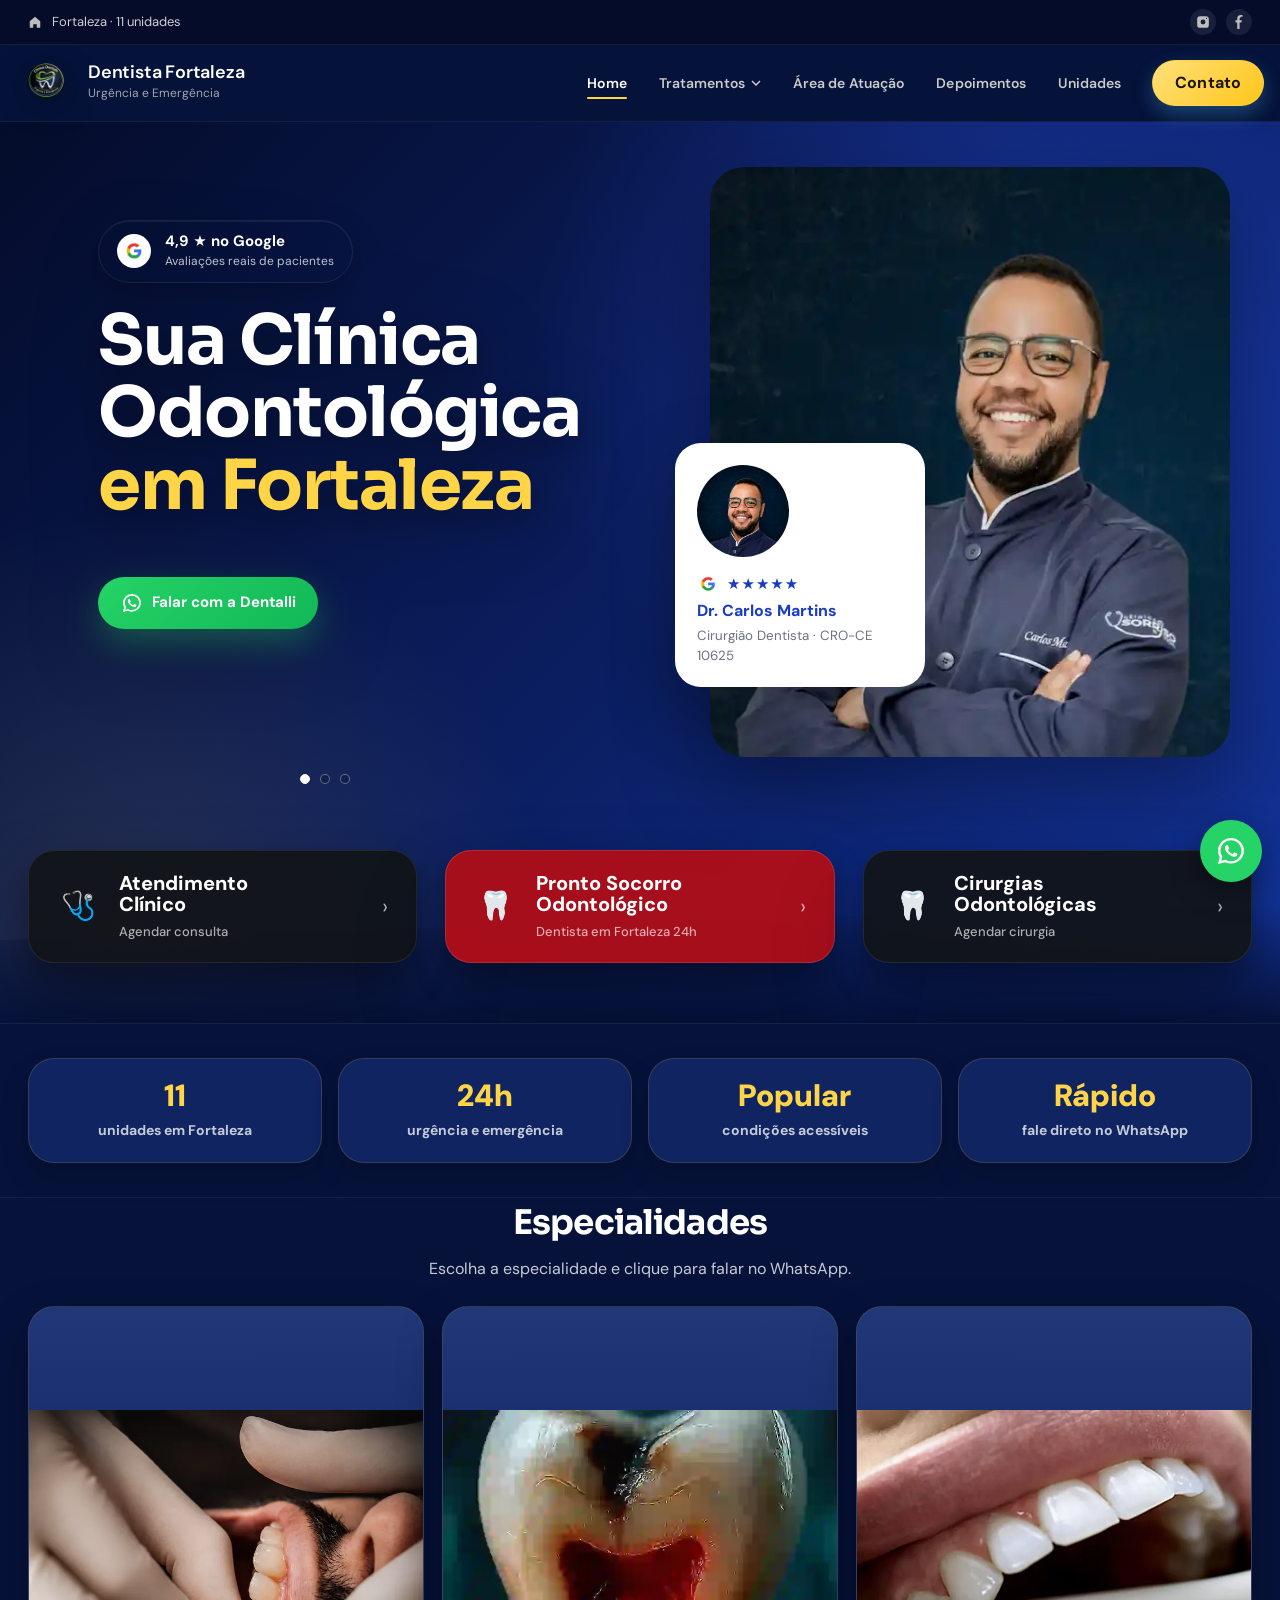
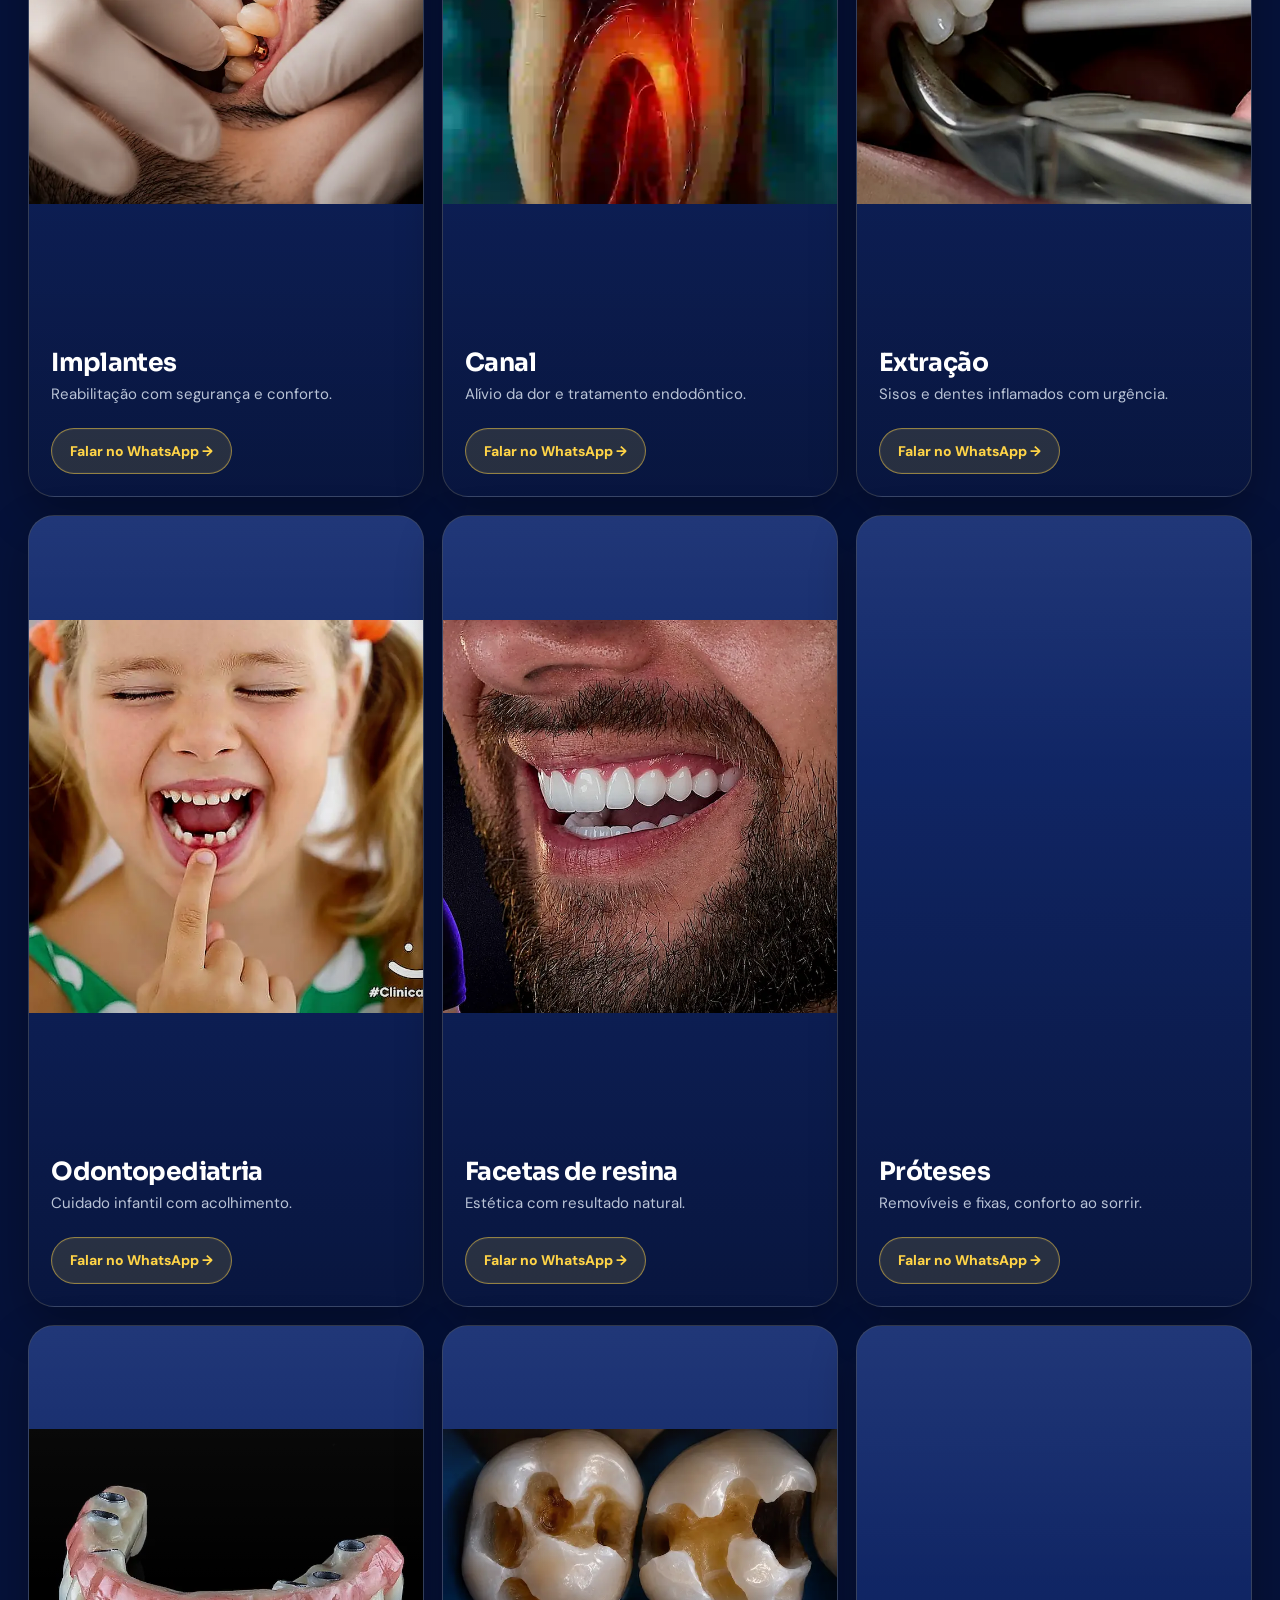
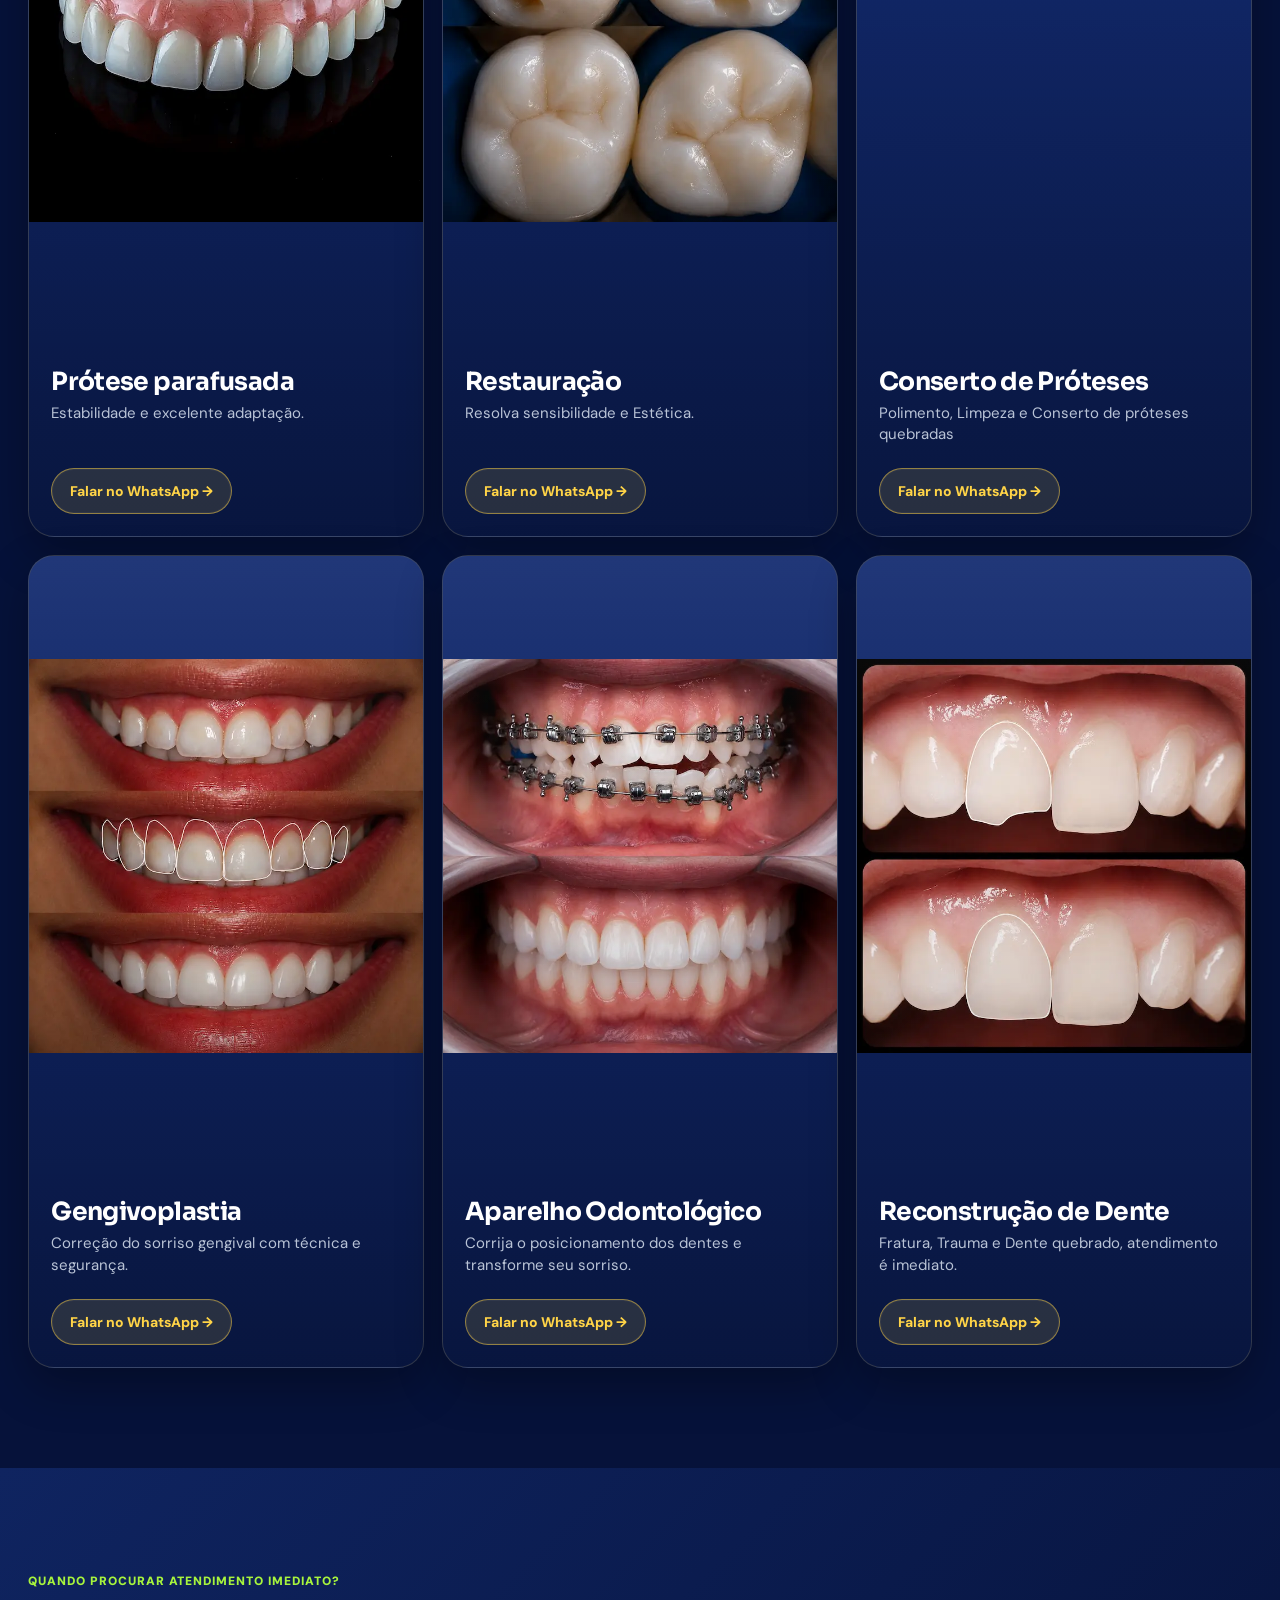
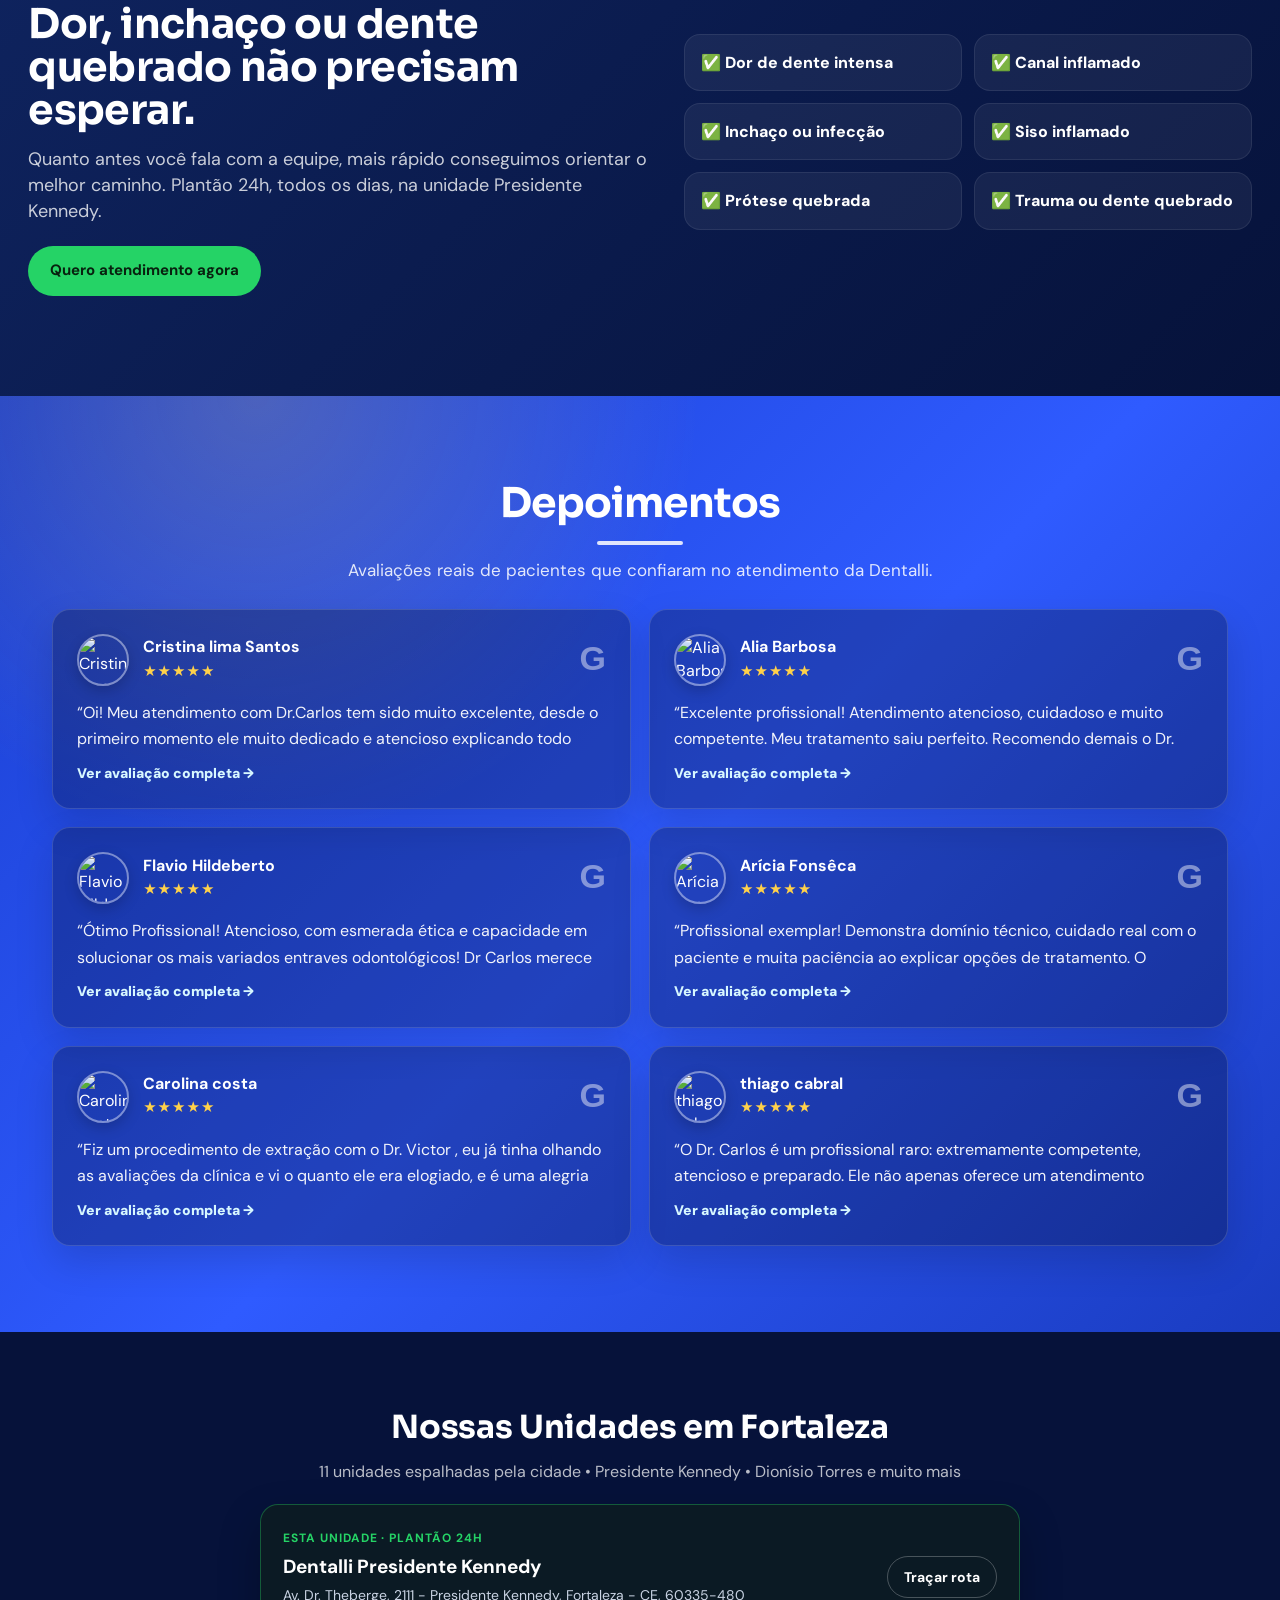
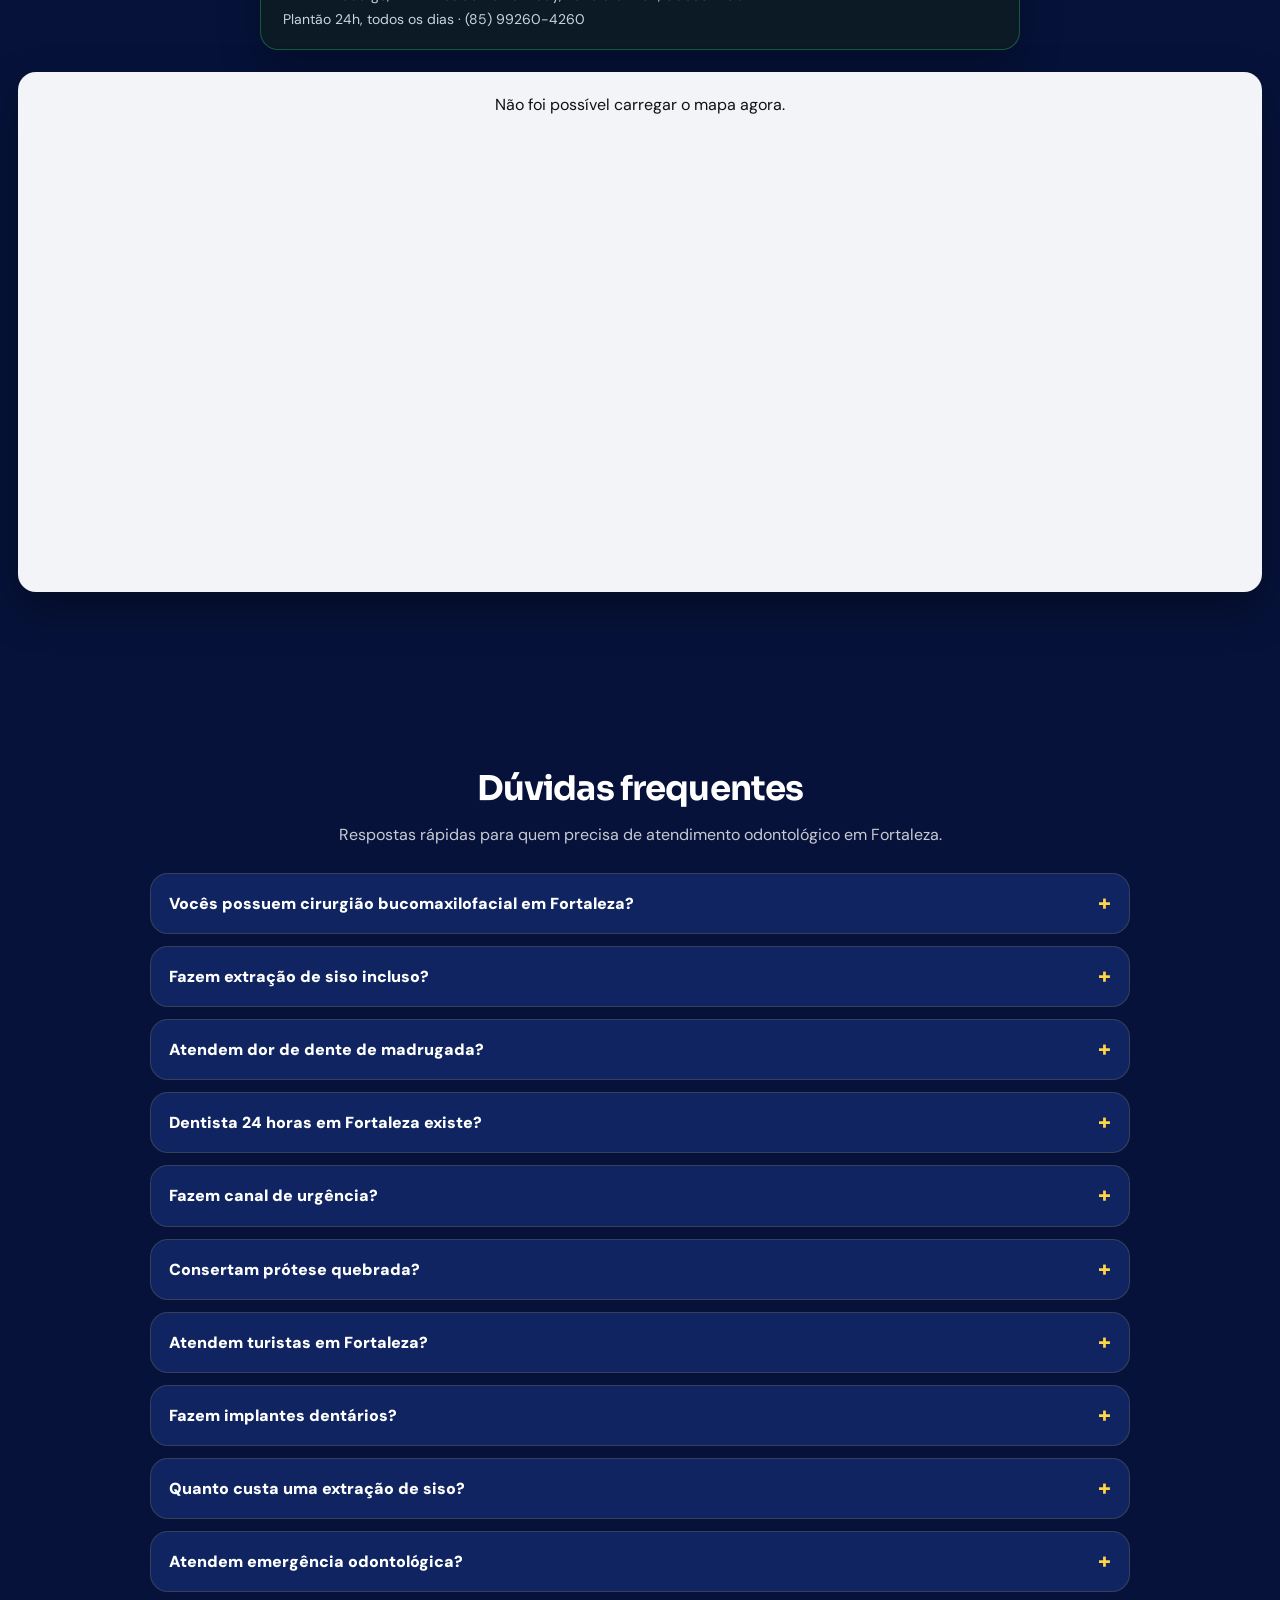
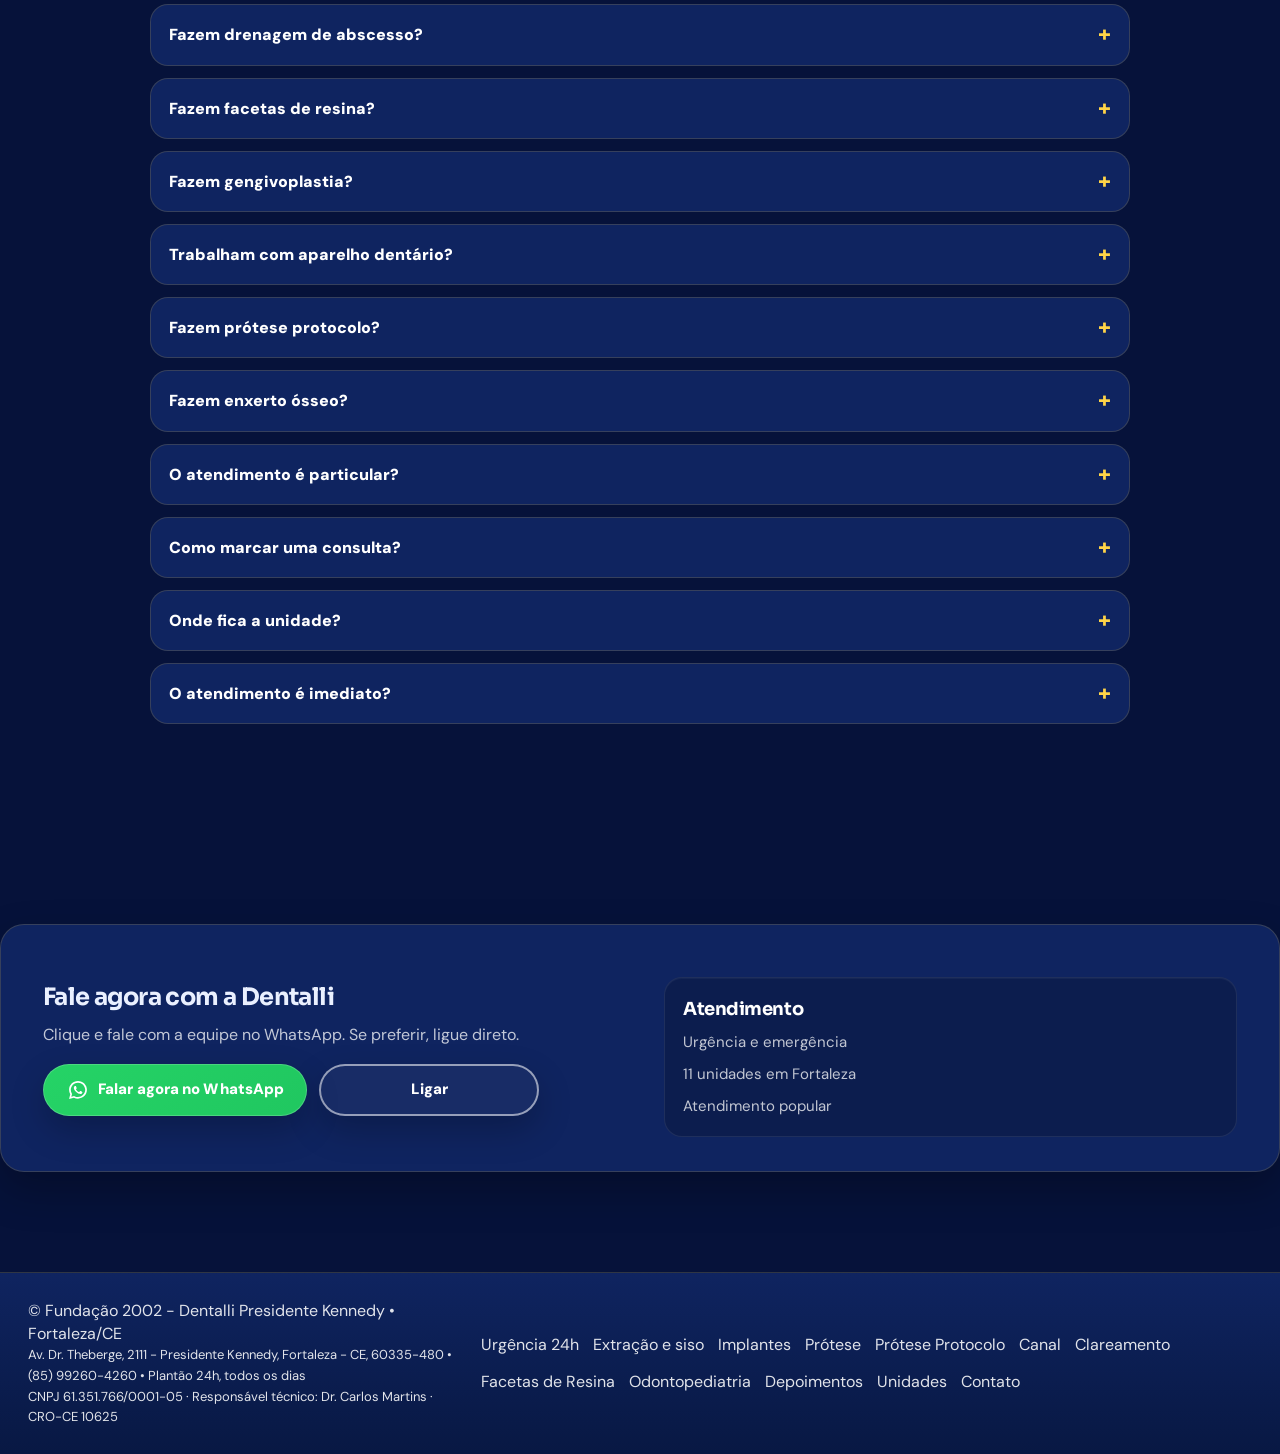
==== commit af4b2ec0: "Nova página de prótese protocolo (/protese-protocolo/) Co-Authored-By: Claude Opus 5.5 <noreply@anth" ====
--- a/index.html
+++ b/index.html
@@ -270,6 +270,10 @@
               Prótese Dentária
             </a>
 
+            <a href="./protese-protocolo/">
+              Prótese Protocolo
+            </a>
+
             <a href="./canal/">
               Tratamento de Canal
             </a>
@@ -346,6 +350,10 @@
 
           <a href="./protese/">
             Prótese Dentária
+          </a>
+
+          <a href="./protese-protocolo/">
+            Prótese Protocolo
           </a>
 
           <a href="./canal/">
@@ -1125,6 +1133,7 @@
           <a href="./extracao/">Extração e siso</a>
           <a href="./implantes/">Implantes</a>
           <a href="./protese/">Prótese</a>
+          <a href="./protese-protocolo/">Prótese Protocolo</a>
           <a href="./canal/">Canal</a>
           <a href="./clareamento/">Clareamento</a>
           <a href="./facetas/">Facetas de Resina</a>
